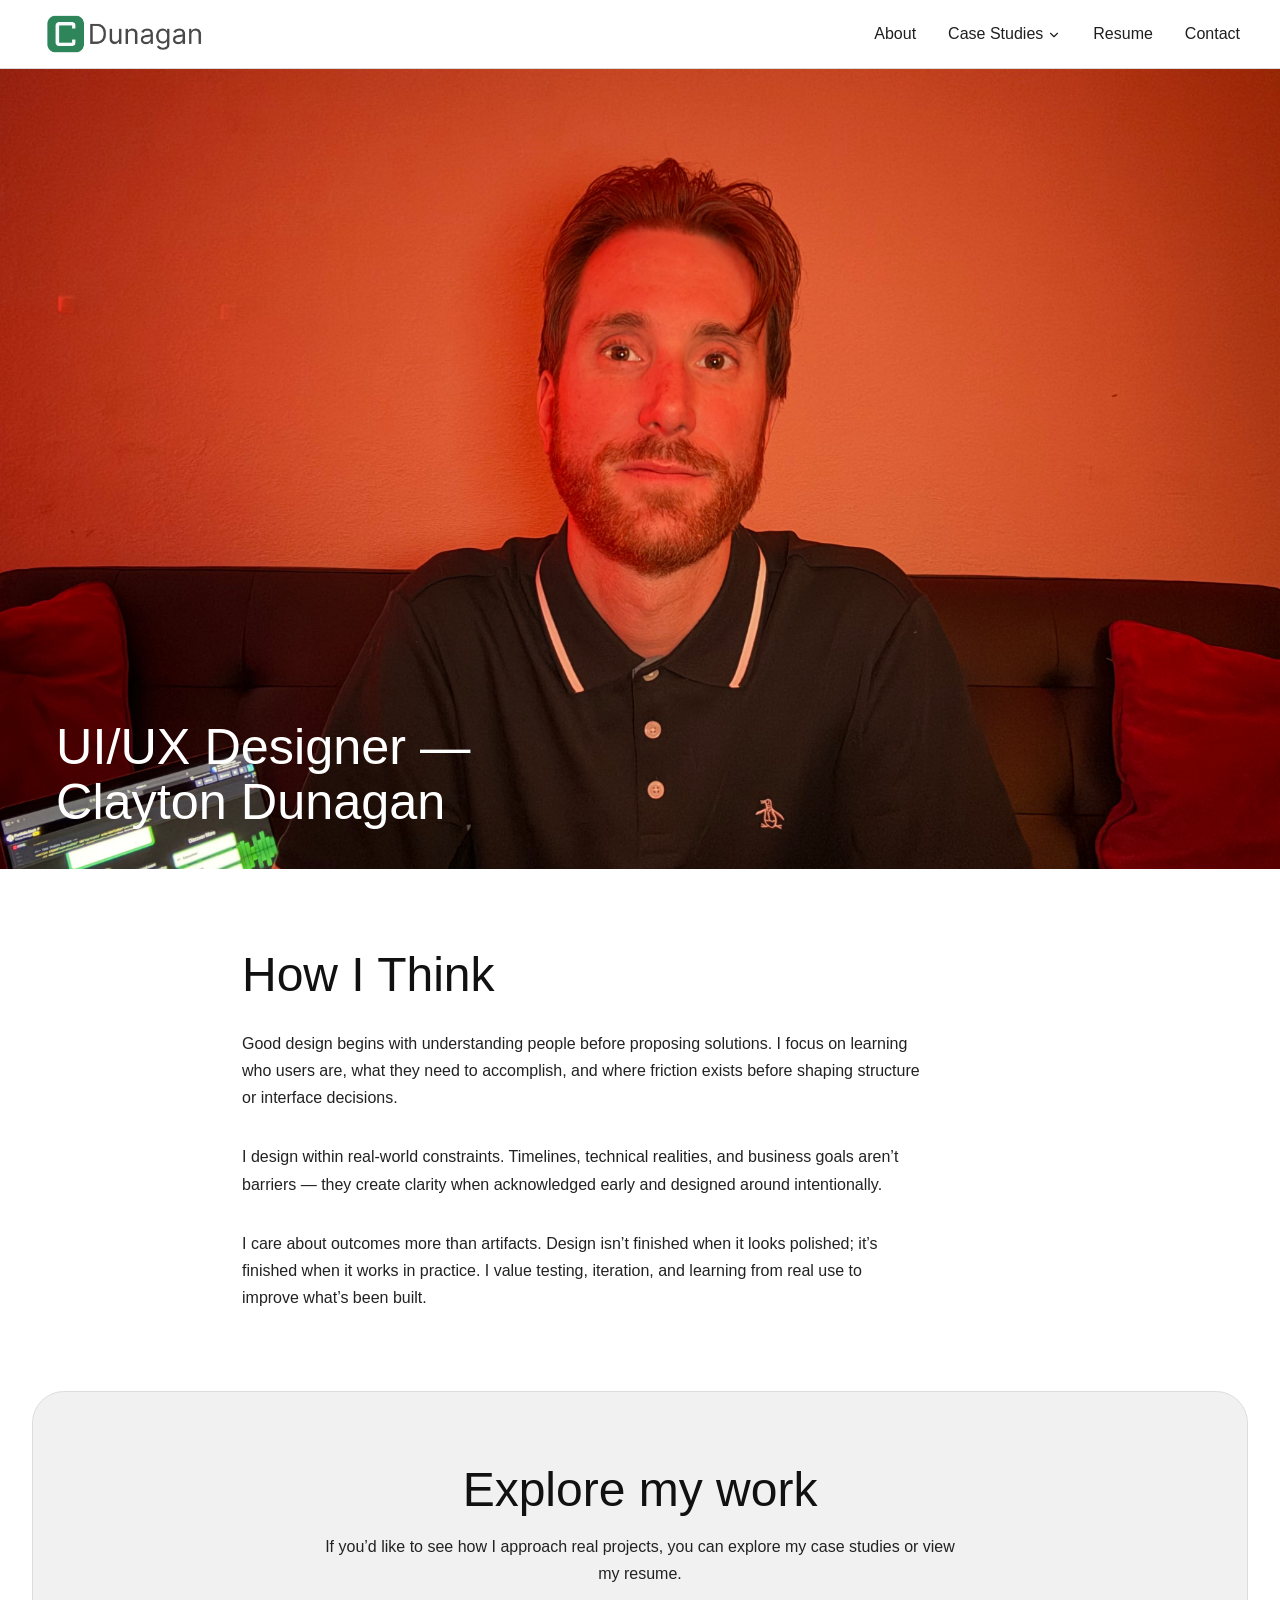
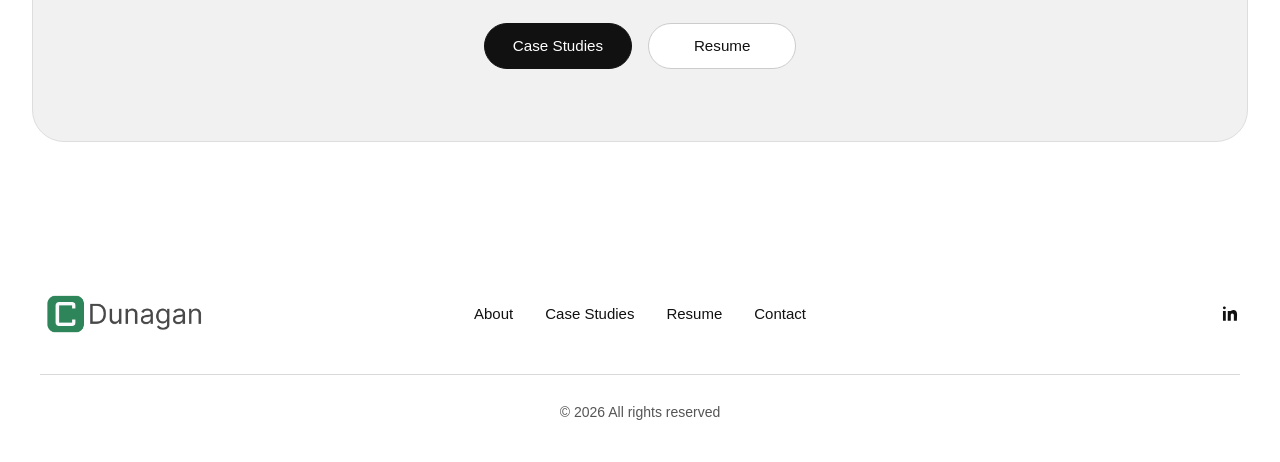
==== index.html @ 9ce54ed4 "Initial portfolio site upload" ====
<!DOCTYPE html>
<html lang="en">
<head>
  <meta charset="UTF-8" />
  <meta name="viewport" content="width=device-width, initial-scale=1.0" />
  <title>Clayton Dunagan | UI/UX Designer</title>
  <link rel="stylesheet" href="style.css" />
</head>
<body>

<header class="site-header">
  <div class="site-header__container">
    <a href="index.html" class="site-header__logo-link" aria-label="Clayton Dunagan home">
      <img
        src="./assets:/img:/global:/cdunagan-light-logo.png"
        alt="Clayton Dunagan logo"
        class="site-header__logo"
      />
    </a>

    <nav class="site-nav" aria-label="Primary navigation">
      <ul class="site-nav__list">
        <li class="site-nav__item">
          <a href="about.html" class="site-nav__link">About</a>
        </li>

        <li class="site-nav__item site-nav__item--dropdown">
  <div class="site-nav__dropdown-trigger">
    <a href="case-studies.html" class="site-nav__link">Case Studies</a>

    <button
      class="site-nav__link site-nav__link--with-icon site-nav__dropdown-toggle"
      type="button"
      aria-expanded="false"
      aria-controls="case-studies-dropdown"
      aria-label="Open Case Studies menu"
    >
      <span class="site-nav__chevron" aria-hidden="true">
        <svg
          width="14"
          height="14"
          viewBox="0 0 24 24"
          fill="none"
          xmlns="http://www.w3.org/2000/svg"
        >
          <path
            d="M6 9L12 15L18 9"
            stroke="currentColor"
            stroke-width="2"
            stroke-linecap="round"
            stroke-linejoin="round"
          />
        </svg>
      </span>
    </button>
  </div>

  <div class="site-nav__dropdown" id="case-studies-dropdown">
    <a href="case-studies.html" class="site-nav__dropdown-link">
      Case Studies Overview
    </a>
    <a href="bianco-brothers-case-study.html" class="site-nav__dropdown-link">
      Bianco Brothers Case Study
    </a>
    <a href="sheltr-case-study.html" class="site-nav__dropdown-link">
      Sheltr Case Study
    </a>
  </div>
</li>

        <li class="site-nav__item">
          <a href="resume.html" class="site-nav__link">Resume</a>
        </li>

        <li class="site-nav__item">
          <a href="contact.html" class="site-nav__link">Contact</a>
        </li>
      </ul>
    </nav>
  </div>
</header>

<main>
    <section class="home-hero" aria-labelledby="home-hero-title">
  <div class="home-hero__media">
    <img
      src="./assets:/img:/pages:/home:/Home-Hero.jpg"
      alt="Portrait of Clayton Dunagan"
      class="home-hero__image"
    />
    <div class="home-hero__overlay">
      <h1 id="home-hero-title" class="home-hero__title">
        <span class="home-hero__title-line">UI/UX Designer —</span>
        <span class="home-hero__title-line">Clayton Dunagan</span>
      </h1>
    </div>
  </div>
</section>

<section class="home-thinking" aria-labelledby="home-thinking-title">
  <div class="home-thinking__container">
    <h2 id="home-thinking-title" class="home-thinking__title">How I Think</h2>

    <div class="home-thinking__content">
      <p class="home-thinking__paragraph">
        Good design begins with understanding people before proposing solutions. I focus on learning who users are, what they need to accomplish, and where friction exists before shaping structure or interface decisions.
      </p>

      <p class="home-thinking__paragraph">
        I design within real-world constraints. Timelines, technical realities, and business goals aren’t barriers — they create clarity when acknowledged early and designed around intentionally.
      </p>

      <p class="home-thinking__paragraph">
        I care about outcomes more than artifacts. Design isn’t finished when it looks polished; it’s finished when it works in practice. I value testing, iteration, and learning from real use to improve what’s been built.
      </p>
    </div>
  </div>
</section>

<section class="home-cta" aria-labelledby="home-cta-title">
  <div class="home-cta__container">
    <div class="home-cta__card">
      <h2 id="home-cta-title" class="home-cta__title">Explore my work</h2>

      <p class="home-cta__text">
        If you’d like to see how I approach real projects, you can explore my case studies or view my resume.
      </p>

      <div class="home-cta__actions">
        <a href="case-studies.html" class="home-cta__button home-cta__button--primary">
          Case Studies
        </a>
        <a href="resume.html" class="home-cta__button home-cta__button--secondary">
          Resume
        </a>
      </div>
    </div>
  </div>
</section>
</main>

<footer class="site-footer">
  <div class="site-footer__container">
    <div class="site-footer__top">
      <a href="index.html" class="site-footer__logo-link" aria-label="Clayton Dunagan home">
        <img
          src="./assets:/img:/global:/cdunagan-light-logo.png"
          alt="Clayton Dunagan logo"
          class="site-footer__logo"
        />
      </a>

      <nav class="site-footer__nav" aria-label="Footer navigation">
        <ul class="site-footer__nav-list">
          <li><a href="about.html" class="site-footer__nav-link">About</a></li>
          <li><a href="case-studies.html" class="site-footer__nav-link">Case Studies</a></li>
          <li><a href="resume.html" class="site-footer__nav-link">Resume</a></li>
          <li><a href="contact.html" class="site-footer__nav-link">Contact</a></li>
        </ul>
      </nav>

      <a
        href="https://www.linkedin.com/in/clayton-dunagan-955a961ab/"
        class="site-footer__social-link"
        aria-label="LinkedIn"
        target="_blank"
        rel="noopener noreferrer"
      >
        <svg
          class="site-footer__social-icon"
          width="20"
          height="20"
          viewBox="0 0 24 24"
          fill="currentColor"
          xmlns="http://www.w3.org/2000/svg"
          aria-hidden="true"
        >
          <path
            d="M6.94 8.5H3.56V20H6.94V8.5ZM5.25 3C4.17 3 3.5 3.71 3.5 4.64C3.5 5.55 4.15 6.29 5.21 6.29H5.23C6.33 6.29 7 5.55 7 4.64C6.98 3.71 6.33 3 5.25 3ZM20.5 12.39C20.5 8.86 18.62 7.22 16.12 7.22C14.1 7.22 13.2 8.33 12.69 9.11V8.5H9.31C9.35 9.5 9.31 20 9.31 20H12.69V13.58C12.69 13.24 12.72 12.91 12.81 12.67C13.08 12.01 13.69 11.32 14.73 11.32C16.09 11.32 16.63 12.35 16.63 13.87V20H20V13.48C20 9.99 18.14 8.5 15.66 8.5C14.06 8.5 13.35 9.38 12.94 10V8.5H9.56C9.6 9.47 9.56 20 9.56 20H12.94V13.38C12.94 13.03 12.97 12.69 13.06 12.45C13.31 11.79 13.87 11.11 14.9 11.11C16.24 11.11 16.81 12.14 16.81 13.66V20H20.19V13.27C20.19 9.76 18.36 8.5 16.12 8.5C14.31 8.5 13.42 9.52 12.94 10.18V8.5H9.56C9.61 9.5 9.56 20 9.56 20H12.94V13.58C12.94 13.24 12.97 12.91 13.06 12.67C13.33 12.01 13.94 11.32 14.98 11.32C16.34 11.32 16.88 12.35 16.88 13.87V20H20.25L20.5 12.39Z"
          />
        </svg>
      </a>
    </div>

    <div class="site-footer__divider"></div>

    <div class="site-footer__bottom">
      <p class="site-footer__copyright">© 2026 All rights reserved</p>
    </div>
  </div>
</footer>

<script src="script.js"></script>

</body>
</html>
---- style.css ----
/* =========================
   RESET / BASE
========================= */

*,
*::before,
*::after {
  box-sizing: border-box;
  margin: 0;
  padding: 0;
}

html {
  scroll-behavior: smooth;
}

body {
  font-family: Arial, sans-serif;
  line-height: 1.5;
  background-color: #f5f5f5;
  color: #111111;
}

/* =========================
   HEADER / NAV
========================= */

.site-header {
  background-color: #ffffff;
  border-bottom: 1px solid #d9d9d9;
}

.site-header__container {
  max-width: 1440px;
  margin: 0 auto;
  padding: 14px 40px;
  display: flex;
  align-items: center;
  justify-content: space-between;
  gap: 32px;
}

.site-header__logo-link {
  display: inline-flex;
  align-items: center;
  flex-shrink: 0;
  text-decoration: none;
}

.site-header__logo {
  display: block;
  width: auto;
  height: 40px;
}

.site-nav {
  margin-left: auto;
}

.site-nav__list {
  list-style: none;
  display: flex;
  align-items: center;
  gap: 32px;
  margin: 0;
  padding: 0;
}

.site-nav__item {
  display: flex;
  align-items: center;
}

.site-nav__link {
  display: inline-flex;
  align-items: center;
  color: #1f1f1f;
  text-decoration: none;
  font-size: 16px;
  font-weight: 500;
  line-height: 1.2;
  transition: color 0.2s ease;
}

.site-nav__link:hover,
.site-nav__link:focus-visible {
  color: #555555;
}

.site-nav__link--with-icon {
  gap: 8px;
}

.site-nav__chevron {
  display: inline-flex;
  align-items: center;
  justify-content: center;
  transform: translateY(1px);
}

.site-nav__item--dropdown {
  position: relative;
}

.site-nav__dropdown-trigger {
  display: flex;
  align-items: center;
  gap: 4px;
}

.site-nav__dropdown-toggle {
  display: inline-flex;
  align-items: center;
  justify-content: center;
  background: none;
  border: none;
  cursor: pointer;
  font-family: inherit;
  padding: 0;
  min-width: auto;
}

.site-nav__dropdown-toggle:focus-visible {
  outline: none;
}

.site-nav__dropdown-toggle .site-nav__chevron {
  transform: translateY(1px);
}

.site-nav__dropdown {
  position: absolute;
  top: calc(100% + 8px);
  left: 50%;
  transform: translateX(-50%);
  min-width: 300px;
  background-color: #ffffff;
  border: 1px solid #d9d9d9;
  border-radius: 12px;
  box-shadow: 0 12px 32px rgba(0, 0, 0, 0.08);
  padding: 12px;
  display: none;
  flex-direction: column;
  gap: 8px;
  z-index: 1000;
}

.site-nav__item--dropdown.is-open .site-nav__dropdown {
  display: flex;
}

.site-nav__item--dropdown.is-open .site-nav__chevron {
  transform: translateY(1px) rotate(180deg);
}

.site-nav__dropdown-link {
  display: block;
  text-decoration: none;
  color: #111111;
  font-size: 15px;
  font-weight: 500;
  line-height: 1.3;
  padding: 10px 12px;
  border-radius: 8px;
  transition: background-color 0.2s ease, opacity 0.2s ease;
}

.site-nav__dropdown-link:hover,
.site-nav__dropdown-link:focus-visible {
  background-color: #f5f5f5;
  opacity: 1;
}

/* =========================
   FOOTER
========================= */

.site-footer {
  background-color: #ffffff;
}

.site-footer__container {
  max-width: 1440px;
  margin: 0 auto;
  padding: 72px 40px 40px;
}

.site-footer__top {
  display: grid;
  grid-template-columns: 1fr auto 1fr;
  align-items: center;
  gap: 24px;
}

.site-footer__logo-link {
  display: inline-flex;
  align-items: center;
  justify-self: start;
  text-decoration: none;
}

.site-footer__logo {
  display: block;
  width: auto;
  height: 40px;
}

.site-footer__nav {
  justify-self: center;
}

.site-footer__nav-list {
  list-style: none;
  display: flex;
  align-items: center;
  gap: 32px;
  margin: 0;
  padding: 0;
}

.site-footer__nav-link {
  color: #111111;
  text-decoration: none;
  font-size: 15px;
  font-weight: 500;
  line-height: 1.2;
  transition: color 0.2s ease;
}

.site-footer__nav-link:hover,
.site-footer__nav-link:focus-visible,
.site-footer__social-link:hover,
.site-footer__social-link:focus-visible {
  color: #555555;
}

.site-footer__social-link {
  justify-self: end;
  display: inline-flex;
  align-items: center;
  justify-content: center;
  color: #111111;
  text-decoration: none;
  transition: opacity 0.2s ease;
}

.site-footer__social-icon {
  display: block;
  width: 20px;
  height: 20px;
}

.site-footer__divider {
  width: 100%;
  height: 1px;
  background-color: #d9d9d9;
  margin: 40px 0 28px;
}

.site-footer__bottom {
  display: flex;
  justify-content: center;
}

.site-footer__copyright {
  font-size: 14px;
  line-height: 1.4;
  color: #555555;
  margin: 0;
}

/* ==========================================
   Global Image Lightbox
========================================== */

.lightbox-trigger {
  cursor: pointer;
}

.lightbox {
  position: fixed;
  inset: 0;
  z-index: 9999;
  display: none;
}

.lightbox.is-active {
  display: block;
}

.lightbox__overlay {
  position: absolute;
  inset: 0;
  background-color: rgba(0, 0, 0, 0.82);
}

.lightbox__content {
  position: relative;
  z-index: 2;
  width: 100%;
  height: 100%;
  padding: 48px;
  display: flex;
  align-items: center;
  justify-content: center;
}

.lightbox__image {
  max-width: 92vw;
  max-height: 88vh;
  width: auto;
  height: auto;
  display: block;
  border-radius: 16px;
  background-color: #ffffff;
}

.lightbox__close {
  position: absolute;
  top: 24px;
  right: 24px;
  z-index: 3;
  width: 48px;
  height: 48px;
  border: none;
  border-radius: 999px;
  background-color: rgba(255, 255, 255, 0.14);
  color: #ffffff;
  font-size: 2rem;
  line-height: 1;
  cursor: pointer;
}

/* =========================================
   HOME PAGE
========================================= */


/* ===== Home Hero ===== */

.home-hero {
  width: 100%;
}

.home-hero__media {
  position: relative;
  width: 100%;
  height: 800px;
  overflow: hidden;
}

.home-hero__image {
  width: 100%;
  height: 100%;
  display: block;
  object-fit: cover;
  object-position: center 25%;
}

.home-hero__overlay {
  position: absolute;
  left: 56px;
  bottom: 40px;
  z-index: 2;
}

.home-hero__title {
  margin: 0;
  color: #ffffff;
  font-size: 3.15rem;
  line-height: 1.08;
  font-weight: 400;
}

.home-hero__title-line {
  display: block;
}

/* ===== Home How I Think ===== */

.home-thinking {
  background-color: #ffffff;
  padding: 80px 0;
}

.home-thinking__container {
  width: 100%;
  max-width: 860px;
  margin: 0 auto;
  padding: 0 32px;
}

.home-thinking__title {
  margin: 0 0 28px;
  color: #111111;
  font-size: 3rem;
  line-height: 1.1;
  font-weight: 400;
}

.home-thinking__content {
  max-width: 680px;
}

.home-thinking__paragraph {
  margin: 0 0 32px;
  color: #222222;
  font-size: 1rem;
  line-height: 1.7;
}

.home-thinking__paragraph:last-child {
  margin-bottom: 0;
}

/* ===== Home CTA ===== */

.home-cta {
  background-color: #ffffff;
  padding: 0 0 80px;
}

.home-cta__container {
  width: 100%;
  max-width: 1440px;
  margin: 0 auto;
  padding: 0 32px;
}

.home-cta__card {
  max-width: 1240px;
  margin: 0 auto;
  padding: 72px 32px;
  background-color: #f1f1f1;
  border: 1px solid #dddddd;
  border-radius: 32px;
  text-align: center;
}

.home-cta__title {
  margin: 0 0 16px;
  color: #111111;
  font-size: 3rem;
  line-height: 1.1;
  font-weight: 400;
}

.home-cta__text {
  max-width: 640px;
  margin: 0 auto 36px;
  color: #222222;
  font-size: 1rem;
  line-height: 1.7;
}

.home-cta__actions {
  display: flex;
  justify-content: center;
  align-items: center;
  gap: 16px;
  flex-wrap: wrap;
}

.home-cta__button {
  display: inline-flex;
  align-items: center;
  justify-content: center;
  min-width: 148px;
  padding: 14px 28px;
  border-radius: 999px;
  font-size: 0.95rem;
  line-height: 1;
  font-weight: 500;
  text-decoration: none;
  transition: all 0.2s ease;
}

.home-cta__button--primary {
  background-color: #111111;
  color: #ffffff;
  border: 1px solid #111111;
}

.home-cta__button--secondary {
  background-color: #ffffff;
  color: #111111;
  border: 1px solid #cccccc;
}

.home-cta__button--primary:hover,
.home-cta__button--primary:focus-visible {
  background-color: #2a2a2a;
  border-color: #2a2a2a;
}

.home-cta__button--secondary:hover,
.home-cta__button--secondary:focus-visible {
  background-color: #f7f7f7;
  border-color: #bdbdbd;
}

/* =========================
   ABOUT PAGE
========================= */

/* ABOUT HERO */
.about-page {
  background-color: #ffffff;
}

.about-hero {
  padding: 32px 0 80px;
  background-color: #ffffff;
}

.about-hero__container {
  width: min(100% - 80px, 1360px);
  margin: 0 auto;
  display: grid;
  grid-template-columns: 1fr 1.15fr;
  gap: 40px;
  align-items: center;
}

.about-hero__content {
  max-width: 560px;
}

.about-hero__title {
  margin: 0 0 28px;
  font-size: 4.5rem;
  line-height: 1.05;
  font-weight: 500;
  letter-spacing: -0.04em;
  color: #111111;
}

.about-hero__text {
  margin: 0;
  font-size: 1rem;
  line-height: 1.6;
  color: #444444;
}

.about-hero__image-wrapper {
  width: 100%;
  height: 760px;
}

.about-hero__image {
  display: block;
  width: 100%;
  height: 100%;
  object-fit: cover;
}

/* ABOUT INTRO */
.about-intro {
  padding: 32px 0 80px;
  background-color: #ffffff;
}

.about-intro__container {
  width: min(100% - 80px, 1120px);
  margin: 0 auto;
}

.about-intro__top {
  width: 100%;
  max-width: 720px;
  margin: 0 auto 36px;
  display: flex;
  justify-content: space-between;
  align-items: center;
}

.about-intro__eyebrow {
  margin: 0;
  font-size: 0.875rem;
  line-height: 1.4;
  color: #111111;
}

.about-intro__linkedin {
  display: inline-flex;
  align-items: center;
  justify-content: center;
  color: #111111;
  text-decoration: none;
}

.about-intro__linkedin-icon {
  display: block;
  width: 20px;
  height: 20px;
}

.about-intro__content {
  display: flex;
  flex-direction: column;
  align-items: center;
}

.about-intro__text {
  max-width: 720px;
}

.about-intro__text p {
  margin: 0 0 22px;
  font-size: 1rem;
  line-height: 1.75;
  color: #222222;
}

.about-intro__text p:last-child {
  margin-bottom: 0;
}

.about-intro__quote-block {
  margin-top: 48px;
  text-align: center;
}

.about-intro__quote {
  margin: 0 0 24px;
  font-size: 1.875rem;
  line-height: 1.3;
  font-weight: 600;
  color: #111111;
}

.about-intro__tags {
  display: flex;
  flex-wrap: wrap;
  justify-content: center;
  gap: 12px;
}

.about-intro__tag {
  display: inline-flex;
  align-items: center;
  padding: 8px 14px;
  border: 1px solid #d9d9d9;
  border-radius: 999px;
  font-size: 0.875rem;
  line-height: 1;
  color: #111111;
  background-color: #f2f2f2;
}

.about-intro__footer {
  margin-top: 64px;
}

.about-intro__footer-line {
  width: 100%;
  height: 1px;
  background-color: #e6e6e6;
}

.about-intro__identity {
  padding-top: 24px;
  text-align: center;
}

.about-intro__name {
  margin: 0 0 6px;
  font-size: 1rem;
  line-height: 1.4;
  font-weight: 600;
  color: #111111;
}

.about-intro__role {
  margin: 0;
  font-size: 0.9375rem;
  line-height: 1.4;
  color: #666666;
}

/* ABOUT PROCESS */
.about-process {
  padding: 72px 0 96px;
  background-color: #ffffff;
}

.about-process__container {
  width: min(100% - 80px, 1360px);
  margin: 0 auto;
}

.about-process__header {
  display: grid;
  grid-template-columns: 1fr 1fr;
  gap: 48px;
  align-items: start;
  margin-bottom: 48px;
}

.about-process__header-left {
  max-width: 560px;
}

.about-process__eyebrow {
  margin: 0 0 16px;
  font-size: 0.875rem;
  line-height: 1.4;
  font-weight: 600;
  color: #111111;
}

.about-process__title {
  margin: 0;
  font-size: 3.75rem;
  line-height: 1.08;
  font-weight: 500;
  letter-spacing: -0.04em;
  color: #111111;
}

.about-process__header-right {
  max-width: 600px;
}

.about-process__text {
  margin: 0;
  font-size: 1rem;
  line-height: 1.75;
  color: #222222;
}

.about-process__grid {
  display: grid;
  grid-template-columns: repeat(4, 1fr);
  border-top: 1px solid #e6e6e6;
}

.about-process-card {
  padding: 40px 24px 0 24px;
  border-right: 1px solid #e6e6e6;
}

.about-process-card:first-child {
  padding-left: 0;
}

.about-process-card:last-child {
  border-right: none;
  padding-right: 0;
}

.about-process-card__icon {
  display: inline-flex;
  align-items: center;
  justify-content: center;
  margin-bottom: 24px;
  color: #111111;
}

.about-process-card__icon-svg {
  width: 36px;
  height: 36px;
  display: block;
}

.about-process-card__title {
  margin: 0 0 16px;
  font-size: 1.75rem;
  line-height: 1.2;
  font-weight: 500;
  color: #111111;
}

.about-process-card__text {
  margin: 0;
  font-size: 0.9375rem;
  line-height: 1.7;
  color: #333333;
}

/* ABOUT SKILLS */
.about-skills {
  padding: 80px 0 104px;
  background-color: #ffffff;
}

.about-skills__container {
  width: min(100% - 80px, 1360px);
  margin: 0 auto;
}

.about-skills__intro {
  max-width: 760px;
  margin: 0 auto 48px;
  text-align: center;
}

.about-skills__eyebrow {
  margin: 0 0 16px;
  font-size: 0.875rem;
  line-height: 1.4;
  font-weight: 600;
  color: #111111;
}

.about-skills__title {
  margin: 0 0 20px;
  font-size: 3.75rem;
  line-height: 1.08;
  font-weight: 500;
  letter-spacing: -0.04em;
  color: #111111;
}

.about-skills__text {
  max-width: 620px;
  margin: 0 auto;
  font-size: 1rem;
  line-height: 1.75;
  color: #444444;
}

.about-skills__card {
  display: grid;
  grid-template-columns: 1.45fr 1fr;
  min-height: 440px;
  background-color: #f2f2f2;
  border: 1px solid #dfdfdf;
  border-radius: 32px;
  overflow: hidden;
}

.about-skills__card-left {
  padding: 56px 48px 48px;
  display: flex;
  flex-direction: column;
  justify-content: flex-start;
}

.about-skills__icon {
  display: inline-flex;
  align-items: center;
  justify-content: flex-start;
  margin-bottom: 28px;
  color: #111111;
}

.about-skills__icon-svg {
  width: 40px;
  height: 40px;
  display: block;
}

.about-skills__card-title {
  margin: 0 0 20px;
  font-size: 2.75rem;
  line-height: 1.08;
  font-weight: 500;
  letter-spacing: -0.03em;
  color: #111111;
}

.about-skills__card-text {
  max-width: 490px;
  margin: 0;
  font-size: 1rem;
  line-height: 1.75;
  color: #444444;
}

.about-skills__list {
  display: flex;
  flex-direction: column;
  border-left: 1px solid #dfdfdf;
  background-color: #f2f2f2;
}

.about-skills__list-item {
  display: flex;
  align-items: center;
  min-height: 72px;
  padding: 0 28px;
  font-size: 1.25rem;
  line-height: 1.2;
  color: #111111;
  background-color: #ffffff;
  border-bottom: 1px solid #dfdfdf;
}

.about-skills__list-item:first-child {
  background-color: #f2f2f2;
}

.about-skills__list-item:last-child {
  border-bottom: none;
}

/* ABOUT CLOSING */
.about-closing {
  padding: 88px 0 88px;
  background-color: #ffffff;
}

.about-closing__container {
  width: min(100% - 80px, 900px);
  margin: 0 auto;
}

.about-closing__text {
  max-width: 820px;
  margin: 0 auto;
  text-align: center;
  font-size: 1.875rem;
  line-height: 1.42;
  font-weight: 400;
  letter-spacing: -0.02em;
  color: #111111;
}

/* ================================
   CASE STUDIES HERO SECTION
================================ */
.case-studies-hero {
  background-color: #ffffff;
  padding: 104px 24px 20px;
}

.case-studies-hero__container {
  max-width: 800px;
  margin: 0 auto;
  text-align: center;
}

.case-studies-hero__title {
  margin: 0;
  font-size: 3.5rem;
  font-weight: 500;
  line-height: 1.06;
  color: #111111;
}

.case-studies-hero__text {
  max-width: 680px;
  margin: 24px auto 0;
  font-size: 1.0625rem;
  line-height: 1.7;
  color: #444444;
}

.case-studies-hero__actions {
  margin-top: 28px;
}

/* ================================
   CASE STUDY STRUCTURE SECTION
================================ */
.case-study-structure {
  background-color: #ffffff;
  padding: 56px 24px 96px;
}

.case-study-structure__container {
  max-width: 1180px;
  margin: 0 auto;
}

.case-study-structure__intro {
  max-width: 760px;
}

.case-study-structure__eyebrow {
  margin: 0 0 18px;
  font-size: 0.8rem;
  font-weight: 600;
  line-height: 1;
  letter-spacing: 0.08em;
  text-transform: uppercase;
  color: #667085;
}

.case-study-structure__title {
  margin: 0;
  max-width: 680px;
  font-size: 3.25rem;
  font-weight: 500;
  line-height: 1.08;
  color: #111111;
}

.case-study-structure__text {
  max-width: 720px;
  margin: 24px 0 0;
  font-size: 1rem;
  line-height: 1.7;
  color: #444444;
}

.case-study-structure__text + .case-study-structure__text {
  margin-top: 18px;
}

.case-study-structure__grid {
  display: grid;
  grid-template-columns: repeat(2, minmax(0, 1fr));
  column-gap: 72px;
  row-gap: 0;
  margin-top: 48px;
  padding-top: 0;
  border-top: 1px solid #dddddd;
}

.case-study-structure__item {
  padding: 34px 0 30px;
}

.case-study-structure__item:nth-child(1),
.case-study-structure__item:nth-child(2) {
  border-bottom: 1px solid #dddddd;
}

.case-study-structure__item-header {
  display: flex;
  align-items: flex-start;
  gap: 18px;
  margin-bottom: 14px;
}

.case-study-structure__icon {
  flex-shrink: 0;
  width: 28px;
  height: 28px;
  color: #111111;
}

.case-study-structure__icon svg {
  display: block;
  width: 100%;
  height: 100%;
}

.case-study-structure__item-title {
  margin: 0;
  font-size: 1.125rem;
  font-weight: 500;
  line-height: 1.3;
  color: #111111;
}

.case-study-structure__item-text {
  margin: 0;
  padding-left: 44px;
  max-width: 430px;
  font-size: 0.95rem;
  line-height: 1.65;
  color: #444444;
}

/* ================================
   CASE STUDIES PROJECTS SECTION
================================ */
.case-studies-projects {
  background-color: #ffffff;
  padding: 72px 24px 144px;
}

.case-studies-projects__container {
  max-width: 1180px;
  margin: 0 auto;
}

.case-studies-projects__intro {
  max-width: 720px;
  margin: 0 auto;
  text-align: center;
}

.case-studies-projects__eyebrow {
  margin: 0 0 14px;
  font-size: 0.8rem;
  font-weight: 600;
  line-height: 1;
  letter-spacing: 0.02em;
  color: #111111;
}

.case-studies-projects__title {
  margin: 0;
  font-size: 3.25rem;
  font-weight: 500;
  line-height: 1.08;
  color: #111111;
}

.case-studies-projects__text {
  max-width: 600px;
  margin: 20px auto 0;
  font-size: 1rem;
  line-height: 1.7;
  color: #444444;
}

.case-studies-projects__grid {
  display: grid;
  grid-template-columns: repeat(2, minmax(0, 1fr));
  gap: 28px;
  margin-top: 44px;
}

/* ================================
   CASE STUDY CARD
================================ */
.case-study-card {
  display: flex;
  flex-direction: column;
  min-height: 100%;
  background-color: #f4f4f4;
  border: 1px solid #dddddd;
  border-radius: 28px;
  overflow: hidden;
}

.case-study-card__image-wrap {
  width: 100%;
  aspect-ratio: 4 / 3;
  background-color: #e9e9e9;
  overflow: hidden;
}

.case-study-card__image {
  display: block;
  width: 100%;
  height: 100%;
  object-fit: cover;
}

.case-study-card__content {
  display: flex;
  flex: 1;
  flex-direction: column;
  align-items: flex-start;
  padding: 26px 20px 22px;
}

.case-study-card__tag {
  display: inline-flex;
  align-items: center;
  justify-content: center;
  min-height: 30px;
  padding: 6px 12px;
  border: 1px solid #cfcfcf;
  border-radius: 999px;
  background-color: #ffffff;
  font-size: 0.8rem;
  font-weight: 500;
  line-height: 1;
  color: #111111;
}

.case-study-card__title {
  margin: 18px 0 0;
  font-size: 1.5rem;
  font-weight: 500;
  line-height: 1.22;
  color: #111111;
}

.case-study-card__text {
  margin: 14px 0 0;
  max-width: 420px;
  font-size: 1rem;
  line-height: 1.6;
  color: #444444;
}

.case-study-card__link {
  display: inline-flex;
  align-items: center;
  gap: 8px;
  margin-top: auto;
  padding-top: 28px;
  font-size: 0.95rem;
  font-weight: 500;
  line-height: 1;
  color: #111111;
  text-decoration: none;
}

.case-study-card__link:hover {
  text-decoration: underline;
}

.case-study-card__arrow {
  font-size: 1.1rem;
  line-height: 1;
}

/* ==========================================
   Bianco Brothers Case Study - Hero Section
========================================== */

.bb-case-hero {
  padding: 64px 0 120px;
  background-color: #ffffff;
}

.bb-case-hero__container {
  max-width: 1280px;
  margin: 0 auto;
  padding: 0 48px;
  display: grid;
  grid-template-columns: 1.08fr 1.08fr;
  column-gap: 56px;
  align-items: start;
}

.bb-case-hero__image-wrapper {
  width: 100%;
}

.bb-case-hero__image {
  width: 100%;
  display: block;
  border-radius: 32px;
  object-fit: cover;
}

.bb-case-hero__content {
  display: flex;
  flex-direction: column;
  padding-top: 16px;
}

.bb-case-hero__text {
  margin-bottom: 36px;
}

.bb-case-hero__title {
  margin: 0 0 28px;
  font-size: 3.75rem;
  line-height: 1.06;
  font-weight: 500;
  letter-spacing: -0.04em;
  color: #111111;
  max-width: 500px;
}

.bb-case-hero__description {
  margin: 0;
  font-size: 1rem;
  line-height: 1.7;
  font-weight: 400;
  color: #3d3d3d;
  max-width: 560px;
}

.bb-case-hero__meta {
  display: grid;
  grid-template-columns: repeat(2, minmax(180px, 1fr));
  gap: 28px 48px;
  max-width: 520px;
}

.bb-case-hero__meta-item {
  display: flex;
  flex-direction: column;
  gap: 10px;
}

.bb-case-hero__meta-heading {
  display: flex;
  align-items: center;
  gap: 12px;
}

.bb-case-hero__meta-icon {
  width: 24px;
  height: 24px;
  display: flex;
  align-items: center;
  justify-content: center;
  flex-shrink: 0;
  color: #111111;
}

.bb-case-hero__meta-icon svg {
  width: 24px;
  height: 24px;
  display: block;
}

.bb-case-hero__meta-title {
  margin: 0;
  font-size: 1.125rem;
  line-height: 1.2;
  font-weight: 500;
  color: #111111;
}

.bb-case-hero__meta-text {
  margin: 0;
  padding-left: 36px;
  font-size: 1rem;
  line-height: 1.5;
  font-weight: 400;
  color: #3d3d3d;
}

/* ==========================================
   Sheltr Case Study - Hero Section
========================================== */

.sheltr-case-study-page .bb-case-hero {
  padding-bottom: 88px;
}

.sheltr-case-study-page .bb-case-hero__container {
  align-items: center;
}

.sheltr-case-study-page .bb-case-hero__image-wrapper {
  min-height: 32rem;
}

.sheltr-case-study-page .bb-case-hero__image {
  width: 100%;
  height: 100%;
  object-fit: cover;
}

/* ==========================================
   Bianco Brothers Case Study - Overview Section
========================================== */

.bb-case-overview {
  padding: 40px 0 120px;
  background-color: #ffffff;
}

.bb-case-overview__container {
  max-width: 1200px;
  margin: 0 auto;
  padding: 0 48px;
  text-align: center;
}

.bb-case-overview__title {
  margin: 0 0 20px;
  font-size: 1rem;
  line-height: 1.2;
  font-weight: 600;
  color: #111111;
}

.bb-case-overview__description {
  margin: 0;
  font-size: 1.05rem;
  line-height: 1.8;
  font-weight: 400;
  color: #3d3d3d;
  max-width: 760px;
  margin-left: auto;
  margin-right: auto;
}

.bb-case-overview__cards {
  max-width: 1120px;
  margin: 72px auto 0;
  display: grid;
  grid-template-columns: repeat(4, 1fr);
  gap: 24px;
}

.bb-case-overview__card {
  background-color: #f5f5f5;
  border: 1px solid #e6e6e6;
  border-radius: 28px;
  padding: 30px 24px;
  text-align: left;
  aspect-ratio: 1 / 1;
  max-width: 262px;
  width: 100%;
  margin: 0 auto;
  display: flex;
  flex-direction: column;
  justify-content: flex-start;
}

.bb-case-overview__card-icon {
  width: 32px;
  height: 32px;
  display: flex;
  align-items: center;
  justify-content: center;
  color: #111111;
  margin-bottom: 24px;
}

.bb-case-overview__card-icon svg {
  width: 32px;
  height: 32px;
  display: block;
}

.bb-case-overview__card-title {
  margin: 0 0 16px;
  font-size: 1.125rem;
  line-height: 1.2;
  font-weight: 500;
  color: #111111;
}

.bb-case-overview__card-text {
  margin: 0;
  font-size: 1rem;
  line-height: 1.6;
  font-weight: 400;
  color: #3d3d3d;
}

/* ==========================================
   Bianco Brothers Case Study - Problem Statement Section
========================================== */

.bb-case-problem {
  padding: 120px 0;
  background-color: #ffffff;
}

.bb-case-problem__container {
  max-width: 1100px;
  margin: 0 auto;
  padding: 0 48px;
  text-align: center;
}

.bb-case-problem__eyebrow {
  margin: 0 0 20px;
  font-size: 1rem;
  line-height: 1.2;
  font-weight: 600;
  color: #111111;
}

.bb-case-problem__title {
  margin: 0 auto 40px;
  max-width: 860px;
  font-size: 4.15rem;
  line-height: 1.08;
  font-weight: 500;
  letter-spacing: -0.05em;
  color: #111111;
}

.bb-case-problem__description {
  margin: 0 auto;
  max-width: 820px;
  font-size: 1.125rem;
  line-height: 1.75;
  font-weight: 400;
  color: #3d3d3d;
}

/* ==========================================
   Bianco Brothers Case Study - Goals & Success Criteria Section
========================================== */

.bb-case-goals {
  padding: 140px 0;
  background-color: #ffffff;
}

.bb-case-goals__container {
  max-width: 1280px;
  margin: 0 auto;
  padding: 0 48px;
  display: grid;
  grid-template-columns: 1fr 1fr;
  column-gap: 64px;
  align-items: center;
}

.bb-case-goals__left {
  display: flex;
  flex-direction: column;
  padding-top: 0;
  transform: none;
}

.bb-case-goals__eyebrow {
  margin: 0 0 24px;
  font-size: 1rem;
  line-height: 1.2;
  font-weight: 600;
  color: #111111;
}

.bb-case-goals__title {
  margin: 0 0 28px;
  max-width: 500px;
  font-size: 3.35rem;
  line-height: 1.08;
  font-weight: 500;
  letter-spacing: -0.04em;
  color: #111111;
}

.bb-case-goals__intro {
  margin: 0 0 40px;
  max-width: 560px;
  font-size: 1rem;
  line-height: 1.7;
  font-weight: 400;
  color: #3d3d3d;
}

.bb-case-goals__criteria-row {
  display: flex;
  align-items: center;
  gap: 12px;
  margin-bottom: 32px;
}

.bb-case-goals__criteria-icon {
  width: 20px;
  height: 20px;
  display: flex;
  align-items: center;
  justify-content: center;
  flex-shrink: 0;
  color: #111111;
}

.bb-case-goals__criteria-icon svg {
  width: 20px;
  height: 20px;
  display: block;
}

.bb-case-goals__criteria-text {
  margin: 0;
  font-size: 0.95rem;
  line-height: 1.5;
  font-weight: 400;
  color: #3d3d3d;
}

.bb-case-goals__criteria-text strong {
  font-weight: 500;
  color: #111111;
}

.bb-case-goals__criteria-text span {
  margin-left: 8px;
}

.bb-case-goals__support-title {
  margin: 0 0 20px;
  max-width: 560px;
  font-size: 1.8rem;
  line-height: 1.28;
  font-weight: 500;
  color: #111111;
}

.bb-case-goals__support-text {
  margin: 0;
  max-width: 560px;
  font-size: 1rem;
  line-height: 1.75;
  font-weight: 400;
  color: #3d3d3d;
}

.bb-case-goals__right {
  display: flex;
  flex-direction: column;
  gap: 0;
}

.bb-case-goals__item {
  display: grid;
  grid-template-columns: 184px 1fr;
  gap: 32px;
  align-items: start;
  padding: 32px 0;
  border-top: 1px solid #dddddd;
  min-height: 210px;
}

.bb-case-goals__item:last-child {
  border-bottom: 1px solid #dddddd;
}

.bb-case-goals__item-image-wrapper {
  width: 184px;
}

.bb-case-goals__item-image {
  width: 100%;
  display: block;
  object-fit: cover;
}

.bb-case-goals__item-content {
  max-width: 360px;
  padding-top: 2px;
}

.bb-case-goals__item-title {
  margin: 0 0 12px;
  font-size: 1.125rem;
  line-height: 1.2;
  font-weight: 500;
  color: #111111;
}

.bb-case-goals__item-text {
  margin: 0;
  font-size: 1rem;
  line-height: 1.65;
  font-weight: 400;
  color: #3d3d3d;
}

.bb-case-goals__item:first-child {
  align-items: center;
  grid-template-columns: 210px 1fr;
}

.bb-case-goals__item:first-child .bb-case-goals__item-content {
  padding-top: 0px;
}

.bb-case-goals__item:first-child .bb-case-goals__item-image-wrapper {
  display: flex;
  align-items: center;
  overflow: visible;
  width: 210px;
  min-height: 172px;
}

.bb-case-goals__item:first-child .bb-case-goals__item-image {
  transform: scale(1.32);
  transform-origin: center;
}

/* ==========================================
   Sheltr Case Study - Goals & Success Criteria
========================================== */

.sheltr-case-study-page .bb-case-goals__container {
  align-items: center;
}

.sheltr-case-study-page .bb-case-goals__left {
  align-self: start;
}

.sheltr-case-study-page .bb-case-goals__right {
  gap: 0.875rem;
  padding-left: 1rem;
}

.sheltr-case-study-page .bb-case-goals__item {
  grid-template-columns: 5.75rem minmax(0, 1fr);
  gap: 1.25rem;
  padding: 0.875rem 0;
  align-items: center;
  min-height: 0;
}

.sheltr-case-study-page .bb-case-goals__item-image-wrapper {
  width: 5.75rem;
  height: 8.5rem;
  min-height: 0;
  display: flex;
  align-items: center;
  justify-content: center;
  overflow: hidden;
}

.sheltr-case-study-page .bb-case-goals__item-image {
  width: 100%;
  height: 100%;
  object-fit: contain;
  display: block;
  transform: none;
}

.sheltr-case-study-page .bb-case-goals__item-content {
  max-width: 25rem;
  min-width: 0;
  padding-top: 0;
}

.sheltr-case-study-page .bb-case-goals__intro,
.sheltr-case-study-page .bb-case-goals__support-text {
  max-width: 40rem;
}

.sheltr-case-study-page .bb-case-goals__item:first-child {
  grid-template-columns: 5.75rem minmax(0, 1fr);
  align-items: center;
  padding-top: 0.875rem;
}

.sheltr-case-study-page .bb-case-goals__item:first-child .bb-case-goals__item-content {
  align-self: center;
  padding-top: 0;
}

.sheltr-case-study-page .bb-case-goals__item:first-child .bb-case-goals__item-image-wrapper {
  width: 5.75rem;
  height: 8.5rem;
  min-height: 0;
  overflow: hidden;
  transform: none;
}

.sheltr-case-study-page .bb-case-goals__item:first-child .bb-case-goals__item-image {
  width: 100%;
  height: 100%;
  object-fit: contain;
  transform: none;
  transform-origin: center;
}

/* ==========================================
   Bianco Brothers Case Study - Research & Discovery Section
========================================== */

.bb-case-research {
  padding: 140px 0;
  background-color: #ffffff;
}

.bb-case-research__container {
  max-width: 1280px;
  margin: 0 auto;
  padding: 0 48px;
}

.bb-case-research__header {
  max-width: 920px;
  margin: 0 auto 72px;
  text-align: center;
}

.bb-case-research__eyebrow {
  margin: 0 0 24px;
  font-size: 1rem;
  line-height: 1.2;
  font-weight: 600;
  color: #111111;
}

.bb-case-research__title {
  margin: 0 0 28px;
  font-size: 3.5rem;
  line-height: 1.08;
  font-weight: 500;
  letter-spacing: -0.04em;
  color: #111111;
}

.bb-case-research__intro {
  margin: 0 auto;
  max-width: 720px;
  font-size: 1rem;
  line-height: 1.7;
  font-weight: 400;
  color: #3d3d3d;
}

.bb-case-research__cards {
  display: grid;
  grid-template-columns: repeat(2, minmax(0, 1fr));
  gap: 32px;
  max-width: 1040px;
  margin: 0 auto;
}

.bb-case-research__card {
  background-color: #f5f5f5;
  border: 1px solid #e6e6e6;
  border-radius: 32px;
  padding: 32px 30px 36px;
  text-align: left;
}

.bb-case-research__card-icon {
  width: 36px;
  height: 36px;
  display: flex;
  align-items: center;
  justify-content: center;
  color: #111111;
  margin-bottom: 28px;
}

.bb-case-research__card-icon svg {
  width: 36px;
  height: 36px;
  display: block;
}

.bb-case-research__card-title {
  margin: 0 0 10px;
  font-size: 1.125rem;
  line-height: 1.2;
  font-weight: 600;
  color: #111111;
}

.bb-case-research__card-subtitle {
  margin: 0 0 24px;
  font-size: 1rem;
  line-height: 1.6;
  font-weight: 400;
  color: #5a5a5a;
}

.bb-case-research__list {
  margin: 0;
  padding: 0;
  list-style: none;
  display: flex;
  flex-direction: column;
  gap: 18px;
}

.bb-case-research__list li {
  position: relative;
  padding-left: 32px;
  font-size: 1rem;
  line-height: 1.6;
  font-weight: 400;
  color: #333333;
}

.bb-case-research__list li::before {
  content: "✓";
  position: absolute;
  left: 0;
  top: 0;
  font-size: 1rem;
  line-height: 1.6;
  font-weight: 600;
  color: #111111;
}

/* ==========================================
   Bianco Brothers Case Study - Key Decisions Section
========================================== */

.bb-case-decisions {
  padding: 120px 0;
  background-color: #ffffff;
}

.bb-case-decisions__container {
  max-width: 1280px;
  margin: 0 auto;
  padding: 0 48px;
}

.bb-case-decisions__header {
  max-width: 760px;
  margin: 0 auto 64px;
  text-align: center;
}

.bb-case-decisions__eyebrow {
  margin: 0 0 24px;
  font-size: 1rem;
  line-height: 1.2;
  font-weight: 600;
  color: #111111;
}

.bb-case-decisions__title {
  margin: 0 0 24px;
  font-size: 3.2rem;
  line-height: 1.08;
  font-weight: 500;
  letter-spacing: -0.04em;
  color: #111111;
}

.bb-case-decisions__intro {
  margin: 0 auto;
  max-width: 620px;
  font-size: 1rem;
  line-height: 1.7;
  font-weight: 400;
  color: #3d3d3d;
}

.bb-case-decisions__list {
  max-width: 920px;
  margin: 0 auto;
}

.bb-case-decisions__item {
  display: grid;
  grid-template-columns: 160px 1fr;
  gap: 28px;
  align-items: center;
  padding: 32px 0;
  border-top: 1px solid #e3e3e3;
}

.bb-case-decisions__item:last-child {
  border-bottom: 1px solid #e3e3e3;
}

.bb-case-decisions__image-wrapper {
  width: 160px;
  height: 104px;
  overflow: hidden;
  border-radius: 20px;
  flex-shrink: 0;
}

.bb-case-decisions__image {
  width: 100%;
  height: 100%;
  display: block;
  object-fit: cover;
}

.bb-case-decisions__content {
  max-width: 390px;
}

.bb-case-decisions__item-title {
  margin: 0 0 12px;
  font-size: 1.25rem;
  line-height: 1.2;
  font-weight: 500;
  color: #111111;
}

.bb-case-decisions__item-text {
  margin: 0;
  font-size: 1rem;
  line-height: 1.65;
  font-weight: 400;
  color: #3d3d3d;
}



/* ==========================================
   Bianco Brothers Case Study - Wireframes Section
========================================== */

.bb-case-wireframes {
  padding: 110px 0 120px;
  background-color: #ffffff;
}

.bb-case-wireframes__container {
  max-width: 1280px;
  margin: 0 auto;
  padding: 0 48px;
}

.bb-case-wireframes__header {
  max-width: 760px;
  margin: 0 auto 56px;
  text-align: center;
}

.bb-case-wireframes__title {
  margin: 0 0 20px;
  font-size: 3.25rem;
  line-height: 1.08;
  font-weight: 500;
  letter-spacing: -0.04em;
  color: #111111;
}

.bb-case-wireframes__intro {
  margin: 0 auto;
  max-width: 600px;
  font-size: 1rem;
  line-height: 1.7;
  font-weight: 400;
  color: #3d3d3d;
}


.bb-case-wireframes__grid {
  max-width: 1120px;
  margin: 0 auto;
  display: grid;
  grid-template-columns: repeat(3, 1fr);
  gap: 32px 36px;
  align-items: start;
  justify-items: center;
}

.bb-case-wireframes__item {
  width: 100%;
  max-width: 320px;
  height: 540px;
  display: flex;
  align-items: flex-start;
  justify-content: center;
}

.bb-case-wireframes__image {
  width: 100%;
  height: 100%;
  display: block;
  object-fit: contain;
}

/* ==========================================
   Bianco Brothers Case Study - Final Design Section
========================================== */

.bb-case-final-design {
  padding: 140px 0;
  background-color: #ffffff;
}

.bb-case-final-design__container {
  max-width: 1440px;
  margin: 0 auto;
  padding: 0 48px;
}

.bb-case-final-design__header {
  max-width: 760px;
  margin: 0 auto 72px;
  text-align: center;
}

.bb-case-final-design__title {
  margin: 0 0 24px;
  font-size: 3.25rem;
  line-height: 1.08;
  font-weight: 500;
  letter-spacing: -0.04em;
  color: #111111;
}

.bb-case-final-design__intro {
  margin: 0 auto;
  max-width: 680px;
  font-size: 1.125rem;
  line-height: 1.65;
  font-weight: 400;
  color: #3d3d3d;
}

.bb-case-final-design__carousel {
  position: relative;
  display: flex;
  align-items: center;
  justify-content: center;
}

.bb-case-final-design__viewport {
  width: 100%;
  overflow: hidden;
}

.bb-case-final-design__track {
  display: flex;
  gap: 40px;
  align-items: flex-start;
}

.bb-case-final-design__slide {
  flex: 0 0 calc((100% - 80px) / 3);
  height: 560px;
  display: flex;
  justify-content: center;
  align-items: flex-start;
  align-self: start;
}

.bb-case-final-design__image {
  width: 100%;
  max-width: 380px;
  height: 520px;
  display: block;
  object-fit: contain;
  object-position: top center;
  margin: 0 auto;
}

.bb-case-final-design__arrow {
  position: absolute;
  top: 44%;
  transform: translateY(-50%);
  width: 56px;
  height: 56px;
  border: 1px solid #d9d9d9;
  border-radius: 999px;
  background-color: #f5f5f5;
  color: #111111;
  font-size: 1.5rem;
  line-height: 1;
  display: flex;
  align-items: center;
  justify-content: center;
  cursor: pointer;
  z-index: 2;
}

.bb-case-final-design__arrow--left {
  left: -20px;
}

.bb-case-final-design__arrow--right {
  right: -20px;
}

.bb-case-final-design__dots {
  display: flex;
  justify-content: center;
  align-items: center;
  gap: 10px;
  margin-top: 32px;
}

.bb-case-final-design__dot {
  width: 8px;
  height: 8px;
  border: none;
  border-radius: 999px;
  background-color: #d3d3d3;
  padding: 0;
  cursor: pointer;
}

.bb-case-final-design__dot--active {
  background-color: #111111;
}

.bb-case-final-design__track {
  transition: transform 0.45s ease;
  will-change: transform;
}

.bb-case-final-design__arrow:disabled {
  opacity: 0.45;
  cursor: not-allowed;
}

.bb-case-final-design__slide:nth-child(6) .bb-case-final-design__image {
  object-position: center center;
}

/* ==========================================
   Bianco Brothers Case Study - Conclusion + CTA Section
========================================== */

.bb-case-conclusion {
  padding: 120px 0 64px;
  background-color: #ffffff;
}

.bb-case-conclusion__container {
  max-width: 1280px;
  margin: 0 auto;
  padding: 0 48px;
}

.bb-case-conclusion__top {
  display: grid;
  grid-template-columns: repeat(3, 1fr);
  gap: 56px;
  align-items: start;
  margin-bottom: 104px;
}

.bb-case-conclusion__card {
  max-width: 320px;
}

.bb-case-conclusion__card-title {
  margin: 0 0 20px;
  font-size: 1.85rem;
  line-height: 1.15;
  font-weight: 500;
  color: #111111;
}

.bb-case-conclusion__card-text {
  margin: 0;
  font-size: 1rem;
  line-height: 1.65;
  font-weight: 400;
  color: #3d3d3d;
}

.bb-case-conclusion__cta {
  display: flex;
  flex-direction: column;
  align-items: center;
  text-align: center;
}

.bb-case-conclusion__cta-title {
  margin: 0 0 16px;
  font-size: 3.75rem;
  line-height: 1.08;
  font-weight: 500;
  letter-spacing: -0.04em;
  color: #111111;
}

.bb-case-conclusion__cta-button {
  display: inline-flex;
  align-items: center;
  justify-content: center;
  min-width: 140px;
  min-height: 52px;
  padding: 0 28px;
  border-radius: 999px;
  background-color: #111111;
  color: #ffffff;
  font-size: 0.95rem;
  line-height: 1;
  font-weight: 500;
  text-decoration: none;
  transition: background-color 0.25s ease, transform 0.25s ease;
}

.bb-case-conclusion__cta-button:hover {
  background-color: #2a2a2a;
  transform: translateY(-1px);
}

/* =========================
   RESUME PAGE
   ========================= */

.resume-page {
  background-color: #ffffff;
}

/* =========================
   RESUME PAGE - MAIN SECTION
   ========================= */

.resume-hero-section {
  padding: 96px 24px 80px;
}

.resume-hero-container {
  max-width: 960px;
  margin: 0 auto;
  display: flex;
  flex-direction: column;
  align-items: center;
}

.resume-hero-content {
  max-width: 620px;
  margin-bottom: 56px;
  text-align: center;
}

.resume-page-title {
  margin: 0 0 16px;
  font-size: 3rem;
  line-height: 1.1;
  font-weight: 600;
  color: #111111;
}

.resume-page-description {
  margin: 0;
  font-size: 1rem;
  line-height: 1.7;
  color: #444444;
}

/* =========================
   RESUME PAGE
   ========================= */

.resume-page {
  background-color: #ffffff;
}

/* =========================
   RESUME PAGE - MAIN SECTION
   ========================= */

.resume-hero-section {
  padding: 96px 24px 72px;
}

.resume-hero-container {
  max-width: 960px;
  margin: 0 auto;
  display: flex;
  flex-direction: column;
  align-items: center;
}

.resume-hero-content {
  max-width: 600px;
  margin-bottom: 56px;
  text-align: center;
}

.resume-page-title {
  margin: 0 0 16px;
  font-size: 3rem;
  line-height: 1.1;
  font-weight: 600;
  color: #111111;
}

.resume-page-description {
  margin: 0;
  font-size: 1rem;
  line-height: 1.7;
  color: #444444;
}

/* =========================
   RESUME PAGE - RESUME DISPLAY
   ========================= */

.resume-document-wrapper {
  width: 100%;
  max-width: 860px;
  overflow: hidden;
  border: 1px solid #e3e3e3;
  background-color: #ffffff;
}

.resume-document-image {
  display: block;
  width: 100%;
  height: auto;
  background-color: #ffffff;
}

/* =========================
   RESUME PAGE - ACTION LINK
   ========================= */

.resume-actions {
  margin-top: 20px;
  text-align: center;
}

.resume-download-link {
  display: inline-flex;
  align-items: center;
  justify-content: center;
  padding: 12px 24px;
  border: 1px solid #111111;
  border-radius: 999px;
  font-size: 0.95rem;
  font-weight: 600;
  line-height: 1;
  color: #111111;
  text-decoration: none;
  transition: all 0.2s ease;
}

.resume-download-link:hover {
  background-color: #111111;
  color: #ffffff;
}

/* ========================================
   CONTACT PAGE - MAIN CONTENT
======================================== */

/* Contact Page Base */
.contact-page {
  background-color: #ffffff;
}

/* ========================================
   CONTACT HERO SECTION
======================================== */

.contact-hero-section {
  background-color: #ffffff;
  padding: 96px 24px 48px;
}

.contact-hero-container {
  max-width: 1200px;
  margin: 0 auto;
}

.contact-hero-title {
  max-width: 720px;
  margin: 0 auto;
  font-family: "Battambang", sans-serif;
  font-size: 3.25rem;
  font-weight: 500;
  line-height: 1.08;
  letter-spacing: -0.02em;
  text-align: center;
  color: #000000;
}

/* ========================================
   CONTACT METHODS SECTION
======================================== */

.contact-methods-section {
  background-color: #ffffff;
  padding: 0 24px 88px;
}

.contact-methods-container {
  max-width: 1000px;
  margin: 0 auto;
  text-align: center;
}

.contact-eyebrow {
  margin: 0 0 10px;
  font-family: "Inter", sans-serif;
  font-size: 0.75rem;
  font-weight: 600;
  line-height: 1.4;
  color: #000000;
}

.contact-section-title {
  margin: 0 0 46px;
  font-family: "Battambang", sans-serif;
  font-size: 2.4rem;
  font-weight: 500;
  line-height: 1.15;
  color: #000000;
}

/* ========================================
   CONTACT GRID
======================================== */

.contact-methods-grid {
  display: grid;
  grid-template-columns: repeat(3, 1fr);
  column-gap: 40px;
  align-items: start;
}

.contact-method-card {
  display: flex;
  flex-direction: column;
  align-items: center;
}

.contact-method-icon {
  width: 32px;
  height: 32px;
  margin-bottom: 16px;
  color: #000000;
}

.contact-method-icon svg {
  width: 100%;
  height: 100%;
  display: block;
}

.contact-method-title {
  margin: 0 0 8px;
  font-family: "Battambang", sans-serif;
  font-size: 1.1rem;
  font-weight: 500;
  line-height: 1.2;
  color: #000000;
}

.contact-method-text {
  max-width: 220px;
  margin: 0 0 10px;
  font-family: "Inter", sans-serif;
  font-size: 0.84rem;
  font-weight: 400;
  line-height: 1.5;
  color: #000000;
}

.contact-method-link {
  font-family: "Inter", sans-serif;
  font-size: 0.84rem;
  font-weight: 500;
  line-height: 1.4;
  color: #000000;
  text-decoration: none;
}

.contact-method-link:hover {
  opacity: 0.7;
}
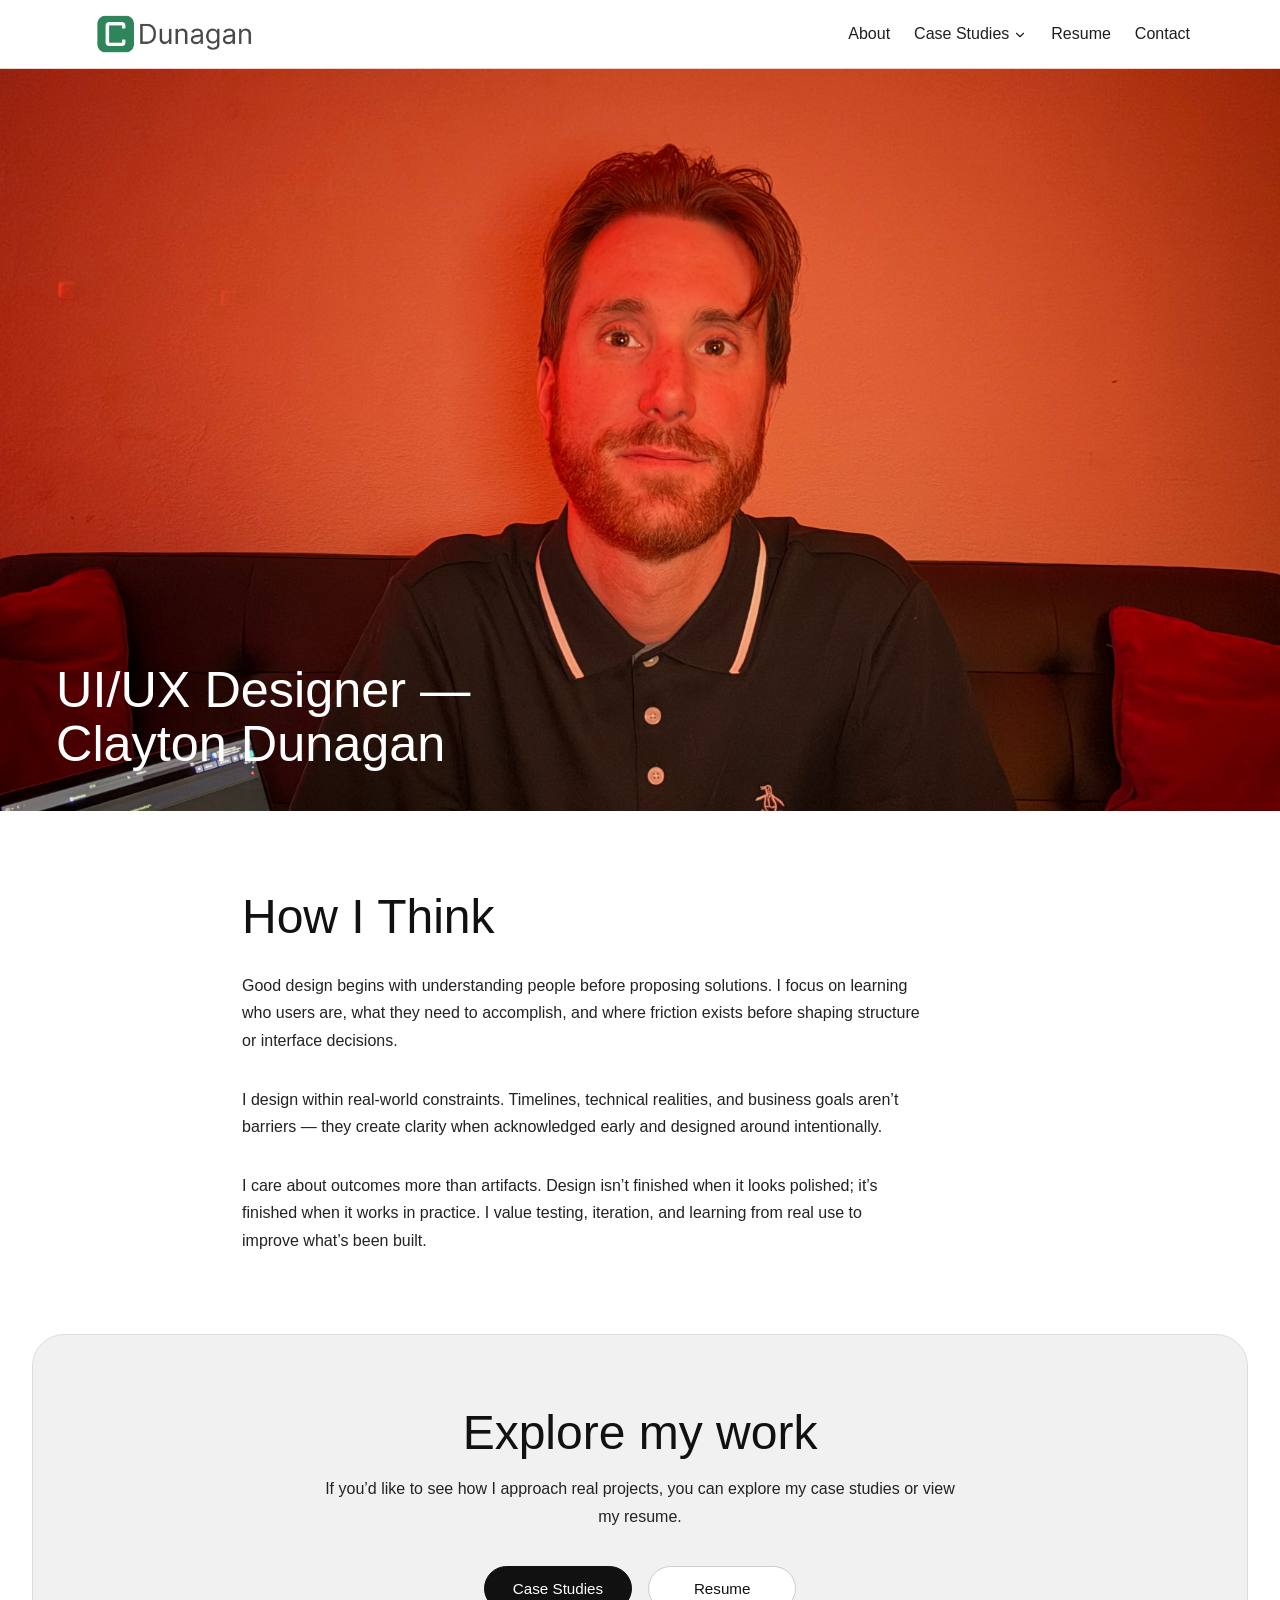
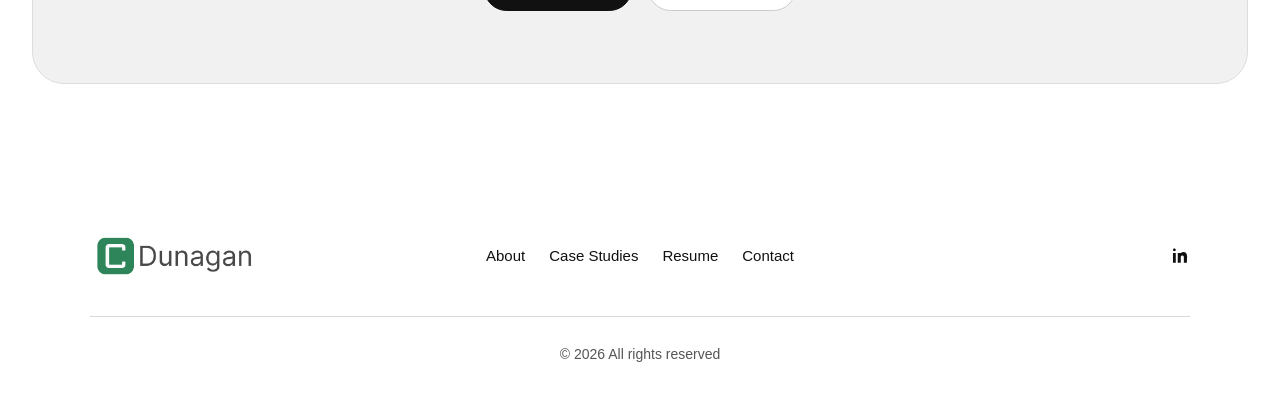
==== commit 9a197e83: "Update portfolio site content and assets" ====
--- a/index.html
+++ b/index.html
@@ -18,55 +18,67 @@
       />
     </a>
 
-    <nav class="site-nav" aria-label="Primary navigation">
+    <button
+      class="site-header__menu-toggle"
+      type="button"
+      aria-label="Open navigation menu"
+      aria-expanded="false"
+      aria-controls="primary-navigation"
+    >
+      <span class="site-header__menu-line" aria-hidden="true"></span>
+      <span class="site-header__menu-line" aria-hidden="true"></span>
+      <span class="site-header__menu-line" aria-hidden="true"></span>
+    </button>
+
+    <nav class="site-nav" id="primary-navigation" aria-label="Primary navigation">
       <ul class="site-nav__list">
         <li class="site-nav__item">
           <a href="about.html" class="site-nav__link">About</a>
         </li>
 
         <li class="site-nav__item site-nav__item--dropdown">
-  <div class="site-nav__dropdown-trigger">
-    <a href="case-studies.html" class="site-nav__link">Case Studies</a>
-
-    <button
-      class="site-nav__link site-nav__link--with-icon site-nav__dropdown-toggle"
-      type="button"
-      aria-expanded="false"
-      aria-controls="case-studies-dropdown"
-      aria-label="Open Case Studies menu"
-    >
-      <span class="site-nav__chevron" aria-hidden="true">
-        <svg
-          width="14"
-          height="14"
-          viewBox="0 0 24 24"
-          fill="none"
-          xmlns="http://www.w3.org/2000/svg"
-        >
-          <path
-            d="M6 9L12 15L18 9"
-            stroke="currentColor"
-            stroke-width="2"
-            stroke-linecap="round"
-            stroke-linejoin="round"
-          />
-        </svg>
-      </span>
-    </button>
-  </div>
-
-  <div class="site-nav__dropdown" id="case-studies-dropdown">
-    <a href="case-studies.html" class="site-nav__dropdown-link">
-      Case Studies Overview
-    </a>
-    <a href="bianco-brothers-case-study.html" class="site-nav__dropdown-link">
-      Bianco Brothers Case Study
-    </a>
-    <a href="sheltr-case-study.html" class="site-nav__dropdown-link">
-      Sheltr Case Study
-    </a>
-  </div>
-</li>
+          <div class="site-nav__dropdown-trigger">
+            <a href="case-studies.html" class="site-nav__link">Case Studies</a>
+
+            <button
+              class="site-nav__link site-nav__link--with-icon site-nav__dropdown-toggle"
+              type="button"
+              aria-expanded="false"
+              aria-controls="case-studies-dropdown"
+              aria-label="Open Case Studies menu"
+            >
+              <span class="site-nav__chevron" aria-hidden="true">
+                <svg
+                  width="14"
+                  height="14"
+                  viewBox="0 0 24 24"
+                  fill="none"
+                  xmlns="http://www.w3.org/2000/svg"
+                >
+                  <path
+                    d="M6 9L12 15L18 9"
+                    stroke="currentColor"
+                    stroke-width="2"
+                    stroke-linecap="round"
+                    stroke-linejoin="round"
+                  />
+                </svg>
+              </span>
+            </button>
+          </div>
+
+          <div class="site-nav__dropdown" id="case-studies-dropdown">
+            <a href="case-studies.html" class="site-nav__dropdown-link">
+              Case Studies Overview
+            </a>
+            <a href="bianco-brothers-case-study.html" class="site-nav__dropdown-link">
+              Bianco Brothers Case Study
+            </a>
+            <a href="sheltr-case-study.html" class="site-nav__dropdown-link">
+              Sheltr Case Study
+            </a>
+          </div>
+        </li>
 
         <li class="site-nav__item">
           <a href="resume.html" class="site-nav__link">Resume</a>
@@ -81,62 +93,62 @@
 </header>
 
 <main>
-    <section class="home-hero" aria-labelledby="home-hero-title">
-  <div class="home-hero__media">
-    <img
-      src="./assets:/img:/pages:/home:/Home-Hero.jpg"
-      alt="Portrait of Clayton Dunagan"
-      class="home-hero__image"
-    />
-    <div class="home-hero__overlay">
-      <h1 id="home-hero-title" class="home-hero__title">
-        <span class="home-hero__title-line">UI/UX Designer —</span>
-        <span class="home-hero__title-line">Clayton Dunagan</span>
-      </h1>
-    </div>
-  </div>
-</section>
-
-<section class="home-thinking" aria-labelledby="home-thinking-title">
-  <div class="home-thinking__container">
-    <h2 id="home-thinking-title" class="home-thinking__title">How I Think</h2>
-
-    <div class="home-thinking__content">
-      <p class="home-thinking__paragraph">
-        Good design begins with understanding people before proposing solutions. I focus on learning who users are, what they need to accomplish, and where friction exists before shaping structure or interface decisions.
-      </p>
-
-      <p class="home-thinking__paragraph">
-        I design within real-world constraints. Timelines, technical realities, and business goals aren’t barriers — they create clarity when acknowledged early and designed around intentionally.
-      </p>
-
-      <p class="home-thinking__paragraph">
-        I care about outcomes more than artifacts. Design isn’t finished when it looks polished; it’s finished when it works in practice. I value testing, iteration, and learning from real use to improve what’s been built.
-      </p>
-    </div>
-  </div>
-</section>
-
-<section class="home-cta" aria-labelledby="home-cta-title">
-  <div class="home-cta__container">
-    <div class="home-cta__card">
-      <h2 id="home-cta-title" class="home-cta__title">Explore my work</h2>
-
-      <p class="home-cta__text">
-        If you’d like to see how I approach real projects, you can explore my case studies or view my resume.
-      </p>
-
-      <div class="home-cta__actions">
-        <a href="case-studies.html" class="home-cta__button home-cta__button--primary">
-          Case Studies
-        </a>
-        <a href="resume.html" class="home-cta__button home-cta__button--secondary">
-          Resume
-        </a>
+  <section class="home-hero" aria-labelledby="home-hero-title">
+    <div class="home-hero__media">
+      <img
+        src="./assets:/img:/pages:/home:/Home-Hero.jpg"
+        alt="Portrait of Clayton Dunagan"
+        class="home-hero__image"
+      />
+      <div class="home-hero__overlay">
+        <h1 id="home-hero-title" class="home-hero__title">
+          <span class="home-hero__title-line">UI/UX Designer —</span>
+          <span class="home-hero__title-line">Clayton Dunagan</span>
+        </h1>
       </div>
     </div>
-  </div>
-</section>
+  </section>
+
+  <section class="home-thinking" aria-labelledby="home-thinking-title">
+    <div class="home-thinking__container">
+      <h2 id="home-thinking-title" class="home-thinking__title">How I Think</h2>
+
+      <div class="home-thinking__content">
+        <p class="home-thinking__paragraph">
+          Good design begins with understanding people before proposing solutions. I focus on learning who users are, what they need to accomplish, and where friction exists before shaping structure or interface decisions.
+        </p>
+
+        <p class="home-thinking__paragraph">
+          I design within real-world constraints. Timelines, technical realities, and business goals aren’t barriers — they create clarity when acknowledged early and designed around intentionally.
+        </p>
+
+        <p class="home-thinking__paragraph">
+          I care about outcomes more than artifacts. Design isn’t finished when it looks polished; it’s finished when it works in practice. I value testing, iteration, and learning from real use to improve what’s been built.
+        </p>
+      </div>
+    </div>
+  </section>
+
+  <section class="home-cta" aria-labelledby="home-cta-title">
+    <div class="home-cta__container">
+      <div class="home-cta__card">
+        <h2 id="home-cta-title" class="home-cta__title">Explore my work</h2>
+
+        <p class="home-cta__text">
+          If you’d like to see how I approach real projects, you can explore my case studies or view my resume.
+        </p>
+
+        <div class="home-cta__actions">
+          <a href="case-studies.html" class="home-cta__button home-cta__button--primary">
+            Case Studies
+          </a>
+          <a href="resume.html" class="home-cta__button home-cta__button--secondary">
+            Resume
+          </a>
+        </div>
+      </div>
+    </div>
+  </section>
 </main>
 
 <footer class="site-footer">
@@ -193,5 +205,4 @@
 <script src="script.js"></script>
 
 </body>
-</html>
-
+</html>
--- a/style.css
+++ b/style.css
@@ -274,7 +274,7 @@
 ========================================== */
 
 .lightbox-trigger {
-  cursor: pointer;
+  cursor: zoom-in;
 }
 
 .lightbox {
@@ -282,16 +282,20 @@
   inset: 0;
   z-index: 9999;
   display: none;
+  opacity: 0;
+  pointer-events: none;
 }
 
 .lightbox.is-active {
   display: block;
+  opacity: 1;
+  pointer-events: auto;
 }
 
 .lightbox__overlay {
   position: absolute;
   inset: 0;
-  background-color: rgba(0, 0, 0, 0.82);
+  background-color: rgba(0, 0, 0, 0.86);
 }
 
 .lightbox__content {
@@ -299,20 +303,22 @@
   z-index: 2;
   width: 100%;
   height: 100%;
-  padding: 48px;
+  padding: 64px 48px;
   display: flex;
   align-items: center;
   justify-content: center;
 }
 
 .lightbox__image {
-  max-width: 92vw;
-  max-height: 88vh;
+  max-width: min(94vw, 1400px);
+  max-height: 86vh;
   width: auto;
   height: auto;
   display: block;
   border-radius: 16px;
   background-color: #ffffff;
+  box-shadow: 0 24px 80px rgba(0, 0, 0, 0.45);
+  cursor: default;
 }
 
 .lightbox__close {
@@ -329,6 +335,36 @@
   font-size: 2rem;
   line-height: 1;
   cursor: pointer;
+  transition:
+    background-color 0.2s ease,
+    transform 0.2s ease;
+}
+
+.lightbox__close:hover,
+.lightbox__close:focus-visible {
+  background-color: rgba(255, 255, 255, 0.24);
+  transform: scale(1.04);
+  outline: none;
+}
+
+@media (max-width: 768px) {
+  .lightbox__content {
+    padding: 72px 20px 32px;
+  }
+
+  .lightbox__image {
+    max-width: 94vw;
+    max-height: 80vh;
+    border-radius: 12px;
+  }
+
+  .lightbox__close {
+    top: 18px;
+    right: 18px;
+    width: 44px;
+    height: 44px;
+    font-size: 1.75rem;
+  }
 }
 
 /* =========================================
@@ -1120,6 +1156,7 @@
 }
 
 .case-study-card__image-wrap {
+  position: relative;
   width: 100%;
   aspect-ratio: 4 / 3;
   background-color: #e9e9e9;
@@ -1131,6 +1168,19 @@
   width: 100%;
   height: 100%;
   object-fit: cover;
+  object-position: center;
+}
+
+/* Bianco Brothers card image adjustment */
+.case-studies-projects__grid .case-study-card:nth-child(1) .case-study-card__image {
+  object-position: center center;
+  transform: scale(1);
+}
+
+/* Sheltr card image adjustment - hides exported black corner artifacts */
+.case-studies-projects__grid .case-study-card:nth-child(2) .case-study-card__image {
+  object-position: center;
+  transform: scale(1.05);
 }
 
 .case-study-card__content {
@@ -2390,7 +2440,7 @@
 
 .contact-hero-section {
   background-color: #ffffff;
-  padding: 96px 24px 48px;
+  padding: 152px 24px 48px;
 }
 
 .contact-hero-container {
@@ -2416,7 +2466,7 @@
 
 .contact-methods-section {
   background-color: #ffffff;
-  padding: 0 24px 88px;
+  padding: 0 24px 56px;
 }
 
 .contact-methods-container {
@@ -2503,4 +2553,1333 @@
 
 .contact-method-link:hover {
   opacity: 0.7;
+}
+
+/* =========================================================
+   RESPONSIVE SYSTEM / SITE-WIDE OVERRIDES
+   Added to keep the portfolio flexible across desktop,
+   laptop, tablet, and mobile screen sizes.
+========================================================= */
+
+/* ---------- Global Fluid Safety ---------- */
+
+html {
+  -webkit-text-size-adjust: 100%;
+}
+
+body {
+  overflow-x: hidden;
+}
+
+img,
+svg,
+video {
+  max-width: 100%;
+}
+
+img {
+  height: auto;
+}
+
+a,
+button {
+  -webkit-tap-highlight-color: transparent;
+}
+
+.site-header,
+.site-footer,
+main,
+section {
+  width: 100%;
+}
+
+/* Keep long text/links from forcing horizontal scroll */
+p,
+h1,
+h2,
+h3,
+h4,
+h5,
+h6,
+li,
+a {
+  overflow-wrap: break-word;
+}
+
+/* Better default focus visibility without changing visual style too much */
+a:focus-visible,
+button:focus-visible {
+  outline: 2px solid #111111;
+  outline-offset: 4px;
+}
+
+/* ---------- Fluid Type Helpers ---------- */
+
+.home-hero__title,
+.about-hero__title,
+.about-process__title,
+.about-skills__title,
+.case-studies-hero__title,
+.case-study-structure__title,
+.case-studies-projects__title,
+.bb-case-hero__title,
+.bb-case-problem__title,
+.bb-case-goals__title,
+.bb-case-research__title,
+.bb-case-decisions__title,
+.bb-case-wireframes__title,
+.bb-case-final-design__title,
+.bb-case-conclusion__cta-title,
+.resume-page-title,
+.contact-hero-title {
+  text-wrap: balance;
+}
+
+.home-thinking__paragraph,
+.home-cta__text,
+.about-hero__text,
+.about-intro__text p,
+.about-process__text,
+.about-skills__text,
+.bb-case-hero__description,
+.bb-case-overview__description,
+.bb-case-problem__description,
+.bb-case-goals__intro,
+.bb-case-goals__support-text,
+.bb-case-research__intro,
+.bb-case-decisions__intro,
+.bb-case-wireframes__intro,
+.bb-case-final-design__intro,
+.bb-case-conclusion__card-text,
+.resume-page-description,
+.contact-method-text {
+  text-wrap: pretty;
+}
+
+/* =========================================================
+   LARGE LAPTOPS / SMALL DESKTOPS
+========================================================= */
+
+@media (max-width: 1280px) {
+  .site-header__container,
+  .site-footer__container {
+    max-width: 1180px;
+  }
+
+  .site-nav__list,
+  .site-footer__nav-list {
+    gap: 24px;
+  }
+
+  .home-hero__media {
+    height: clamp(560px, 58vw, 760px);
+  }
+
+  .about-hero__container,
+  .about-process__container,
+  .about-skills__container,
+  .bb-case-hero__container,
+  .bb-case-goals__container,
+  .bb-case-research__container,
+  .bb-case-decisions__container,
+  .bb-case-wireframes__container,
+  .bb-case-conclusion__container {
+    width: auto;
+    max-width: 1180px;
+    padding-left: 40px;
+    padding-right: 40px;
+  }
+
+  .about-hero__image-wrapper {
+    height: clamp(560px, 58vw, 700px);
+  }
+
+  .about-hero__title {
+    font-size: clamp(3.5rem, 5vw, 4.5rem);
+  }
+
+  .about-process__title,
+  .about-skills__title,
+  .bb-case-hero__title,
+  .bb-case-goals__title,
+  .bb-case-research__title,
+  .bb-case-final-design__title,
+  .bb-case-conclusion__cta-title {
+    font-size: clamp(3rem, 4.5vw, 3.75rem);
+  }
+
+  .bb-case-problem__title {
+    font-size: clamp(3.1rem, 5vw, 4.15rem);
+  }
+
+  .bb-case-overview__cards {
+    gap: 18px;
+  }
+
+  .bb-case-overview__card {
+    padding: 26px 20px;
+  }
+
+  .bb-case-final-design__slide {
+    height: 520px;
+  }
+
+  .bb-case-final-design__image {
+    height: 490px;
+  }
+}
+
+/* =========================================================
+   TABLET / SMALL LAPTOP
+========================================================= */
+
+@media (max-width: 1024px) {
+  .site-header__container {
+    padding: 14px 28px;
+    gap: 24px;
+  }
+
+  .site-nav__list {
+    gap: 18px;
+  }
+
+  .site-nav__link {
+    font-size: 15px;
+  }
+
+  .site-nav__dropdown {
+    left: auto;
+    right: 0;
+    transform: none;
+  }
+
+  .site-footer__container {
+    padding: 56px 28px 36px;
+  }
+
+  .site-footer__top {
+    grid-template-columns: 1fr;
+    justify-items: center;
+    text-align: center;
+  }
+
+  .site-footer__logo-link,
+  .site-footer__nav,
+  .site-footer__social-link {
+    justify-self: center;
+  }
+
+  .home-hero__overlay {
+    left: 40px;
+    bottom: 36px;
+  }
+
+  .home-hero__title {
+    font-size: clamp(2.5rem, 6vw, 3.15rem);
+  }
+
+  .home-thinking {
+    padding: 72px 0;
+  }
+
+  .home-thinking__title,
+  .home-cta__title {
+    font-size: clamp(2.35rem, 5vw, 3rem);
+  }
+
+  .about-hero {
+    padding: 32px 0 72px;
+  }
+
+  .about-hero__container {
+    width: auto;
+    padding-left: 32px;
+    padding-right: 32px;
+    grid-template-columns: 1fr;
+    gap: 36px;
+  }
+
+  .about-hero__content {
+    max-width: 720px;
+  }
+
+  .about-hero__image-wrapper {
+    height: clamp(420px, 62vw, 560px);
+  }
+
+  .about-intro__container,
+  .about-closing__container {
+    width: auto;
+    padding-left: 32px;
+    padding-right: 32px;
+  }
+
+  .about-process,
+  .about-skills {
+    padding: 72px 0 88px;
+  }
+
+  .about-process__container,
+  .about-skills__container {
+    width: auto;
+    padding-left: 32px;
+    padding-right: 32px;
+  }
+
+  .about-process__header {
+    grid-template-columns: 1fr;
+    gap: 24px;
+  }
+
+  .about-process__header-left,
+  .about-process__header-right {
+    max-width: 760px;
+  }
+
+  .about-process__title,
+  .about-skills__title {
+    font-size: clamp(2.5rem, 6vw, 3.4rem);
+  }
+
+  .about-process__grid {
+    grid-template-columns: repeat(2, minmax(0, 1fr));
+    border-top: 1px solid #e6e6e6;
+  }
+
+  .about-process-card {
+    padding: 32px 24px;
+    border-right: none;
+    border-bottom: 1px solid #e6e6e6;
+  }
+
+  .about-process-card:first-child {
+    padding-left: 24px;
+  }
+
+  .about-process-card:nth-child(odd) {
+    border-right: 1px solid #e6e6e6;
+  }
+
+  .about-process-card:nth-last-child(-n + 2) {
+    border-bottom: none;
+  }
+
+  .about-skills__card {
+    grid-template-columns: 1fr;
+  }
+
+  .about-skills__list {
+    border-left: none;
+    border-top: 1px solid #dfdfdf;
+  }
+
+  .about-closing__text {
+    font-size: clamp(1.45rem, 3.5vw, 1.875rem);
+  }
+
+  .case-studies-hero {
+    padding-top: 88px;
+  }
+
+  .case-studies-hero__title,
+  .case-study-structure__title,
+  .case-studies-projects__title {
+    font-size: clamp(2.5rem, 6vw, 3.25rem);
+  }
+
+  .case-study-structure__grid {
+    column-gap: 40px;
+  }
+
+  .case-studies-projects {
+    padding-bottom: 112px;
+  }
+
+  .bb-case-hero {
+    padding: 56px 0 96px;
+  }
+
+  .bb-case-hero__container {
+    grid-template-columns: 1fr;
+    row-gap: 44px;
+    padding-left: 32px;
+    padding-right: 32px;
+  }
+
+  .bb-case-hero__content {
+    padding-top: 0;
+  }
+
+  .bb-case-hero__title {
+    max-width: 760px;
+    font-size: clamp(2.75rem, 6vw, 3.5rem);
+  }
+
+  .bb-case-hero__description {
+    max-width: 760px;
+  }
+
+  .sheltr-case-study-page .bb-case-hero__image-wrapper {
+    min-height: 0;
+  }
+
+  .sheltr-case-study-page .bb-case-hero__image {
+    height: auto;
+  }
+
+  .bb-case-overview {
+    padding-bottom: 96px;
+  }
+
+  .bb-case-overview__container,
+  .bb-case-problem__container,
+  .bb-case-final-design__container {
+    padding-left: 32px;
+    padding-right: 32px;
+  }
+
+  .bb-case-overview__cards {
+    grid-template-columns: repeat(2, minmax(0, 1fr));
+    max-width: 680px;
+    gap: 22px;
+  }
+
+  .bb-case-overview__card {
+    max-width: none;
+    aspect-ratio: auto;
+    min-height: 250px;
+  }
+
+  .bb-case-problem,
+  .bb-case-goals,
+  .bb-case-research,
+  .bb-case-decisions,
+  .bb-case-wireframes,
+  .bb-case-final-design {
+    padding: 96px 0;
+  }
+
+  .bb-case-goals__container {
+    grid-template-columns: 1fr;
+    row-gap: 56px;
+    padding-left: 32px;
+    padding-right: 32px;
+  }
+
+  .bb-case-goals__title,
+  .bb-case-goals__intro,
+  .bb-case-goals__support-title,
+  .bb-case-goals__support-text {
+    max-width: 760px;
+  }
+
+  .bb-case-goals__right {
+    max-width: 760px;
+  }
+
+  .sheltr-case-study-page .bb-case-goals__right {
+    padding-left: 0;
+  }
+
+  .bb-case-research__cards {
+    gap: 24px;
+  }
+
+  .bb-case-wireframes__grid {
+    grid-template-columns: repeat(2, minmax(0, 1fr));
+    max-width: 760px;
+  }
+
+  .bb-case-final-design__track {
+    gap: 28px;
+  }
+
+  .bb-case-final-design__slide {
+    flex-basis: calc((100% - 28px) / 2);
+  }
+
+  .bb-case-final-design__arrow--left {
+    left: -8px;
+  }
+
+  .bb-case-final-design__arrow--right {
+    right: -8px;
+  }
+
+  .bb-case-conclusion {
+    padding-top: 96px;
+  }
+
+  .bb-case-conclusion__top {
+    grid-template-columns: 1fr;
+    gap: 36px;
+    max-width: 720px;
+    margin-left: auto;
+    margin-right: auto;
+    margin-bottom: 88px;
+  }
+
+  .bb-case-conclusion__card {
+    max-width: none;
+  }
+
+  .contact-methods-grid {
+    column-gap: 28px;
+  }
+}
+
+/* =========================================================
+   MOBILE / LARGE PHONES
+========================================================= */
+
+@media (max-width: 768px) {
+  .site-header__container {
+    padding: 14px 20px;
+    flex-direction: column;
+    align-items: center;
+    gap: 16px;
+  }
+
+  .site-header__logo {
+    height: 36px;
+  }
+
+  .site-nav {
+    width: 100%;
+    margin-left: 0;
+  }
+
+  .site-nav__list {
+    justify-content: center;
+    flex-wrap: wrap;
+    gap: 12px 18px;
+  }
+
+  .site-nav__link {
+    font-size: 14px;
+  }
+
+  .site-nav__item--dropdown {
+    position: static;
+  }
+
+  .site-nav__dropdown {
+    position: static;
+    width: min(100%, 340px);
+    min-width: 0;
+    margin: 10px auto 0;
+    transform: none;
+    box-shadow: none;
+  }
+
+  .site-footer__container {
+    padding: 48px 20px 32px;
+  }
+
+  .site-footer__nav-list {
+    justify-content: center;
+    flex-wrap: wrap;
+    gap: 14px 22px;
+  }
+
+  .lightbox__content {
+    padding: 24px;
+  }
+
+  .lightbox__image {
+    max-width: 94vw;
+    max-height: 82vh;
+    border-radius: 12px;
+  }
+
+  .lightbox__close {
+    top: 16px;
+    right: 16px;
+    width: 44px;
+    height: 44px;
+  }
+
+  .home-hero__media {
+    height: clamp(460px, 88vh, 620px);
+  }
+
+  .home-hero__overlay {
+    left: 24px;
+    right: 24px;
+    bottom: 28px;
+  }
+
+  .home-hero__title {
+    font-size: clamp(2.15rem, 10vw, 2.75rem);
+  }
+
+  .home-thinking {
+    padding: 64px 0;
+  }
+
+  .home-thinking__container,
+  .home-cta__container {
+    padding-left: 24px;
+    padding-right: 24px;
+  }
+
+  .home-thinking__title,
+  .home-cta__title {
+    font-size: clamp(2rem, 8vw, 2.45rem);
+  }
+
+  .home-cta {
+    padding-bottom: 64px;
+  }
+
+  .home-cta__card {
+    padding: 52px 22px;
+    border-radius: 24px;
+  }
+
+  .home-cta__actions {
+    flex-direction: column;
+  }
+
+  .home-cta__button {
+    width: 100%;
+    max-width: 260px;
+  }
+
+  .about-hero,
+  .about-intro,
+  .about-process,
+  .about-skills,
+  .about-closing {
+    padding-top: 64px;
+    padding-bottom: 64px;
+  }
+
+  .about-hero__container,
+  .about-intro__container,
+  .about-process__container,
+  .about-skills__container,
+  .about-closing__container {
+    padding-left: 24px;
+    padding-right: 24px;
+  }
+
+  .about-hero__title {
+    font-size: clamp(2.65rem, 12vw, 3.4rem);
+  }
+
+  .about-hero__image-wrapper {
+    height: clamp(360px, 80vw, 480px);
+  }
+
+  .about-intro__top {
+    max-width: 100%;
+  }
+
+  .about-intro__quote {
+    font-size: clamp(1.4rem, 5vw, 1.75rem);
+  }
+
+  .about-process__grid {
+    grid-template-columns: 1fr;
+  }
+
+  .about-process-card,
+  .about-process-card:first-child {
+    padding: 32px 0;
+    border-right: none;
+  }
+
+  .about-process-card:nth-child(odd) {
+    border-right: none;
+  }
+
+  .about-process-card:nth-last-child(-n + 2) {
+    border-bottom: 1px solid #e6e6e6;
+  }
+
+  .about-process-card:last-child {
+    border-bottom: none;
+    padding-right: 0;
+  }
+
+  .about-process-card__title {
+    font-size: 1.55rem;
+  }
+
+  .about-skills__intro {
+    margin-bottom: 36px;
+  }
+
+  .about-skills__card {
+    border-radius: 24px;
+  }
+
+  .about-skills__card-left {
+    padding: 40px 28px;
+  }
+
+  .about-skills__card-title {
+    font-size: clamp(2rem, 8vw, 2.4rem);
+  }
+
+  .about-skills__list-item {
+    min-height: 64px;
+    padding: 0 24px;
+    font-size: 1.1rem;
+  }
+
+  .case-studies-hero {
+    padding: 72px 24px 20px;
+  }
+
+  .case-studies-hero__title,
+  .case-study-structure__title,
+  .case-studies-projects__title {
+    font-size: clamp(2.15rem, 9vw, 2.65rem);
+  }
+
+  .case-study-structure {
+    padding: 48px 24px 72px;
+  }
+
+  .case-study-structure__grid {
+    grid-template-columns: 1fr;
+    margin-top: 40px;
+  }
+
+  .case-study-structure__item {
+    border-bottom: 1px solid #dddddd;
+  }
+
+  .case-study-structure__item:nth-child(1),
+  .case-study-structure__item:nth-child(2) {
+    border-bottom: 1px solid #dddddd;
+  }
+
+  .case-study-structure__item:last-child {
+    border-bottom: none;
+  }
+
+  .case-study-structure__item-text {
+    max-width: none;
+  }
+
+  .case-studies-projects {
+    padding: 56px 24px 88px;
+  }
+
+  .case-studies-projects__grid {
+    grid-template-columns: 1fr;
+  }
+
+  .case-study-card {
+    border-radius: 24px;
+  }
+
+  .bb-case-hero,
+  .bb-case-overview,
+  .bb-case-problem,
+  .bb-case-goals,
+  .bb-case-research,
+  .bb-case-decisions,
+  .bb-case-wireframes,
+  .bb-case-final-design,
+  .bb-case-conclusion {
+    padding-top: 72px;
+    padding-bottom: 72px;
+  }
+
+  .bb-case-hero__container,
+  .bb-case-overview__container,
+  .bb-case-problem__container,
+  .bb-case-goals__container,
+  .bb-case-research__container,
+  .bb-case-decisions__container,
+  .bb-case-wireframes__container,
+  .bb-case-final-design__container,
+  .bb-case-conclusion__container {
+    padding-left: 24px;
+    padding-right: 24px;
+  }
+
+  .bb-case-hero__image {
+    border-radius: 24px;
+  }
+
+  .bb-case-hero__title,
+  .bb-case-problem__title,
+  .bb-case-goals__title,
+  .bb-case-research__title,
+  .bb-case-decisions__title,
+  .bb-case-wireframes__title,
+  .bb-case-final-design__title,
+  .bb-case-conclusion__cta-title {
+    font-size: clamp(2.2rem, 9.5vw, 2.85rem);
+  }
+
+  .bb-case-hero__meta {
+    grid-template-columns: 1fr;
+    gap: 24px;
+  }
+
+  .bb-case-overview__cards {
+    grid-template-columns: 1fr;
+    max-width: 420px;
+    margin-top: 48px;
+  }
+
+  .bb-case-overview__card {
+    min-height: 0;
+    border-radius: 24px;
+  }
+
+  .bb-case-goals__criteria-row {
+    align-items: flex-start;
+  }
+
+  .bb-case-goals__criteria-text span {
+    display: block;
+    margin-left: 0;
+    margin-top: 4px;
+  }
+
+  .bb-case-goals__item,
+  .bb-case-goals__item:first-child {
+    grid-template-columns: 112px 1fr;
+    gap: 20px;
+    min-height: 0;
+  }
+
+  .bb-case-goals__item-image-wrapper,
+  .bb-case-goals__item:first-child .bb-case-goals__item-image-wrapper {
+    width: 112px;
+    min-height: 0;
+  }
+
+  .bb-case-goals__item:first-child .bb-case-goals__item-image {
+    transform: none;
+  }
+
+  .sheltr-case-study-page .bb-case-goals__item,
+  .sheltr-case-study-page .bb-case-goals__item:first-child {
+    grid-template-columns: 4.75rem minmax(0, 1fr);
+    gap: 1rem;
+  }
+
+  .sheltr-case-study-page .bb-case-goals__item-image-wrapper,
+  .sheltr-case-study-page .bb-case-goals__item:first-child .bb-case-goals__item-image-wrapper {
+    width: 4.75rem;
+    height: 7rem;
+  }
+
+  .bb-case-research__header,
+  .bb-case-decisions__header,
+  .bb-case-wireframes__header,
+  .bb-case-final-design__header {
+    margin-bottom: 44px;
+  }
+
+  .bb-case-research__cards {
+    grid-template-columns: 1fr;
+  }
+
+  .bb-case-research__card {
+    border-radius: 24px;
+    padding: 28px 24px 32px;
+  }
+
+  .bb-case-decisions__item {
+    grid-template-columns: 1fr;
+    gap: 18px;
+    align-items: start;
+  }
+
+  .bb-case-decisions__image-wrapper {
+    width: 100%;
+    height: auto;
+    aspect-ratio: 16 / 9;
+  }
+
+  .bb-case-decisions__content {
+    max-width: none;
+  }
+
+  .bb-case-wireframes__grid {
+    grid-template-columns: 1fr;
+    gap: 32px;
+  }
+
+  .bb-case-wireframes__item {
+    max-width: 360px;
+    height: auto;
+  }
+
+  .bb-case-final-design__track {
+    gap: 0;
+  }
+
+  .bb-case-final-design__slide {
+    flex-basis: 100%;
+    height: auto;
+    min-height: 440px;
+  }
+
+  .bb-case-final-design__image {
+    height: auto;
+    max-height: 560px;
+  }
+
+  .bb-case-final-design__arrow {
+    width: 48px;
+    height: 48px;
+    top: 48%;
+  }
+
+  .bb-case-final-design__arrow--left {
+    left: 4px;
+  }
+
+  .bb-case-final-design__arrow--right {
+    right: 4px;
+  }
+
+  .bb-case-conclusion__top {
+    margin-bottom: 64px;
+  }
+
+  .resume-hero-section {
+    padding: 72px 20px 56px;
+  }
+
+  .resume-page-title {
+    font-size: clamp(2.1rem, 8vw, 2.6rem);
+  }
+
+  .resume-document-wrapper {
+    max-width: 100%;
+    overflow-x: auto;
+  }
+
+  .contact-hero-section {
+    padding: 72px 24px 40px;
+  }
+
+  .contact-hero-title {
+    font-size: clamp(2.1rem, 8.5vw, 2.7rem);
+  }
+
+  .contact-methods-section {
+    padding-bottom: 72px;
+  }
+
+  .contact-section-title {
+    font-size: clamp(1.85rem, 7vw, 2.25rem);
+    margin-bottom: 36px;
+  }
+
+  .contact-methods-grid {
+    grid-template-columns: 1fr;
+    row-gap: 36px;
+  }
+
+  .contact-method-text {
+    max-width: 320px;
+  }
+}
+
+/* =========================================================
+   SMALL MOBILE
+========================================================= */
+
+@media (max-width: 480px) {
+  .site-header__container {
+    padding-left: 16px;
+    padding-right: 16px;
+  }
+
+  .site-nav__list {
+    gap: 10px 14px;
+  }
+
+  .site-nav__link {
+    font-size: 13.5px;
+  }
+
+  .site-footer__nav-list {
+    flex-direction: column;
+    gap: 14px;
+  }
+
+  .home-hero__overlay {
+    left: 18px;
+    right: 18px;
+  }
+
+  .home-thinking__container,
+  .home-cta__container,
+  .about-hero__container,
+  .about-intro__container,
+  .about-process__container,
+  .about-skills__container,
+  .about-closing__container,
+  .bb-case-hero__container,
+  .bb-case-overview__container,
+  .bb-case-problem__container,
+  .bb-case-goals__container,
+  .bb-case-research__container,
+  .bb-case-decisions__container,
+  .bb-case-wireframes__container,
+  .bb-case-final-design__container,
+  .bb-case-conclusion__container {
+    padding-left: 18px;
+    padding-right: 18px;
+  }
+
+  .home-cta__card,
+  .about-skills__card,
+  .case-study-card,
+  .bb-case-hero__image,
+  .bb-case-overview__card,
+  .bb-case-research__card {
+    border-radius: 20px;
+  }
+
+  .about-intro__tags {
+    justify-content: flex-start;
+  }
+
+  .about-intro__tag {
+    font-size: 0.8125rem;
+  }
+
+  .about-skills__card-left {
+    padding: 34px 22px;
+  }
+
+  .about-skills__list-item {
+    padding-left: 20px;
+    padding-right: 20px;
+  }
+
+  .case-studies-hero,
+  .case-study-structure,
+  .case-studies-projects,
+  .contact-hero-section,
+  .contact-methods-section {
+    padding-left: 18px;
+    padding-right: 18px;
+  }
+
+  .case-study-structure__item-header {
+    gap: 14px;
+  }
+
+  .case-study-structure__item-text {
+    padding-left: 0;
+  }
+
+  .case-study-card__content {
+    padding: 24px 18px 22px;
+  }
+
+  .bb-case-hero__meta-text {
+    padding-left: 0;
+  }
+
+  .bb-case-goals__item,
+  .bb-case-goals__item:first-child {
+    grid-template-columns: 1fr;
+  }
+
+  .bb-case-goals__item-image-wrapper,
+  .bb-case-goals__item:first-child .bb-case-goals__item-image-wrapper {
+    width: 100%;
+    max-width: 160px;
+  }
+
+  .sheltr-case-study-page .bb-case-goals__item,
+  .sheltr-case-study-page .bb-case-goals__item:first-child {
+    grid-template-columns: 1fr;
+  }
+
+  .sheltr-case-study-page .bb-case-goals__item-image-wrapper,
+  .sheltr-case-study-page .bb-case-goals__item:first-child .bb-case-goals__item-image-wrapper {
+    width: 5rem;
+    height: 7.25rem;
+  }
+
+  .bb-case-final-design__arrow {
+    width: 42px;
+    height: 42px;
+    font-size: 1.25rem;
+  }
+
+  .resume-download-link {
+    width: 100%;
+    max-width: 260px;
+  }
+}
+
+/* =========================================================
+   REDUCED MOTION
+========================================================= */
+
+@media (prefers-reduced-motion: reduce) {
+  html {
+    scroll-behavior: auto;
+  }
+
+  *,
+  *::before,
+  *::after {
+    animation-duration: 0.001ms !important;
+    animation-iteration-count: 1 !important;
+    scroll-behavior: auto !important;
+    transition-duration: 0.001ms !important;
+  }
+}
+
+/* =========================================================
+   MOBILE HAMBURGER MENU OVERRIDES
+   Add this at the very end of style.css
+========================================================= */
+
+/* ---------- Desktop default: hide hamburger ---------- */
+
+.site-header__menu-toggle {
+  display: none;
+}
+
+/* ---------- Mobile / Tablet Header ---------- */
+
+@media (max-width: 768px) {
+  .site-header {
+    position: relative;
+    z-index: 1000;
+  }
+
+  .site-header__container {
+    position: relative;
+    padding: 14px 20px;
+    flex-direction: row;
+    align-items: center;
+    justify-content: space-between;
+    gap: 16px;
+  }
+
+  .site-header__logo-link {
+    position: relative;
+    z-index: 1002;
+  }
+
+  .site-header__logo {
+    height: 36px;
+  }
+
+  .site-header__menu-toggle {
+    position: relative;
+    z-index: 1002;
+    display: inline-flex;
+    width: 44px;
+    height: 44px;
+    padding: 0;
+    border: 1px solid #d9d9d9;
+    border-radius: 999px;
+    background-color: #ffffff;
+    color: #111111;
+    cursor: pointer;
+    align-items: center;
+    justify-content: center;
+    flex-direction: column;
+    gap: 5px;
+  }
+
+  .site-header__menu-line {
+    display: block;
+    width: 18px;
+    height: 2px;
+    border-radius: 999px;
+    background-color: currentColor;
+    transition: transform 0.2s ease, opacity 0.2s ease;
+  }
+
+  .site-header__menu-toggle:hover,
+  .site-header__menu-toggle:focus-visible {
+    background-color: #f5f5f5;
+  }
+
+  .site-header__menu-toggle[aria-expanded="true"] .site-header__menu-line:nth-child(1) {
+    transform: translateY(7px) rotate(45deg);
+  }
+
+  .site-header__menu-toggle[aria-expanded="true"] .site-header__menu-line:nth-child(2) {
+    opacity: 0;
+  }
+
+  .site-header__menu-toggle[aria-expanded="true"] .site-header__menu-line:nth-child(3) {
+    transform: translateY(-7px) rotate(-45deg);
+  }
+
+  .site-nav {
+    position: absolute;
+    top: 100%;
+    left: 20px;
+    right: 20px;
+    width: auto;
+    margin-left: 0;
+    padding: 16px;
+    background-color: #ffffff;
+    border: 1px solid #d9d9d9;
+    border-radius: 20px;
+    box-shadow: 0 18px 40px rgba(0, 0, 0, 0.1);
+    display: none;
+    z-index: 1001;
+  }
+
+  .site-nav.is-open {
+    display: block;
+  }
+
+  .site-nav__list {
+    width: 100%;
+    flex-direction: column;
+    align-items: stretch;
+    justify-content: flex-start;
+    flex-wrap: nowrap;
+    gap: 4px;
+  }
+
+  .site-nav__item {
+    width: 100%;
+    display: block;
+  }
+
+  .site-nav__link {
+    width: 100%;
+    min-height: 44px;
+    padding: 12px 14px;
+    border-radius: 12px;
+    font-size: 15px;
+    line-height: 1.2;
+  }
+
+  .site-nav__link:hover,
+  .site-nav__link:focus-visible {
+    background-color: #f5f5f5;
+    color: #111111;
+  }
+
+  .site-nav__item--dropdown {
+    position: relative;
+  }
+
+  .site-nav__dropdown-trigger {
+    width: 100%;
+    display: grid;
+    grid-template-columns: 1fr auto;
+    align-items: center;
+    gap: 4px;
+  }
+
+  .site-nav__dropdown-toggle {
+    width: 44px;
+    min-width: 44px;
+    min-height: 44px;
+    padding: 0;
+    border-radius: 12px;
+  }
+
+  .site-nav__dropdown-toggle:hover,
+  .site-nav__dropdown-toggle:focus-visible {
+    background-color: #f5f5f5;
+  }
+
+  .site-nav__dropdown {
+    position: static;
+    width: 100%;
+    min-width: 0;
+    margin: 6px 0 4px;
+    padding: 8px;
+    transform: none;
+    border-radius: 14px;
+    box-shadow: none;
+    background-color: #f7f7f7;
+  }
+
+  .site-nav__dropdown-link {
+    min-height: 42px;
+    padding: 11px 12px;
+    border-radius: 10px;
+    font-size: 14px;
+  }
+
+  .site-footer__container {
+    padding: 48px 20px 32px;
+  }
+
+  .site-footer__top {
+    gap: 20px;
+  }
+
+  .site-footer__nav-list {
+    flex-wrap: wrap;
+    justify-content: center;
+    gap: 12px 18px;
+  }
+
+  .site-footer__nav-link {
+    font-size: 14px;
+  }
+}
+
+/* ---------- Small Mobile Tightening ---------- */
+
+@media (max-width: 480px) {
+  .site-header__container {
+    padding-left: 16px;
+    padding-right: 16px;
+  }
+
+  .site-nav {
+    left: 16px;
+    right: 16px;
+    padding: 14px;
+    border-radius: 18px;
+  }
+
+  .site-header__menu-toggle {
+    width: 42px;
+    height: 42px;
+  }
+
+  .site-footer__nav-list {
+    display: grid;
+    grid-template-columns: repeat(2, auto);
+    gap: 12px 20px;
+  }
+}
+
+/* ========================================
+   GLOBAL PAGE HEIGHT / STICKY FOOTER FIX
+======================================== */
+
+html,
+body {
+  min-height: 100%;
+}
+
+body {
+  min-height: 100vh;
+  display: flex;
+  flex-direction: column;
+  background-color: #ffffff;
+}
+
+main {
+  flex: 1;
+}
+
+.site-footer {
+  margin-top: auto;
 }
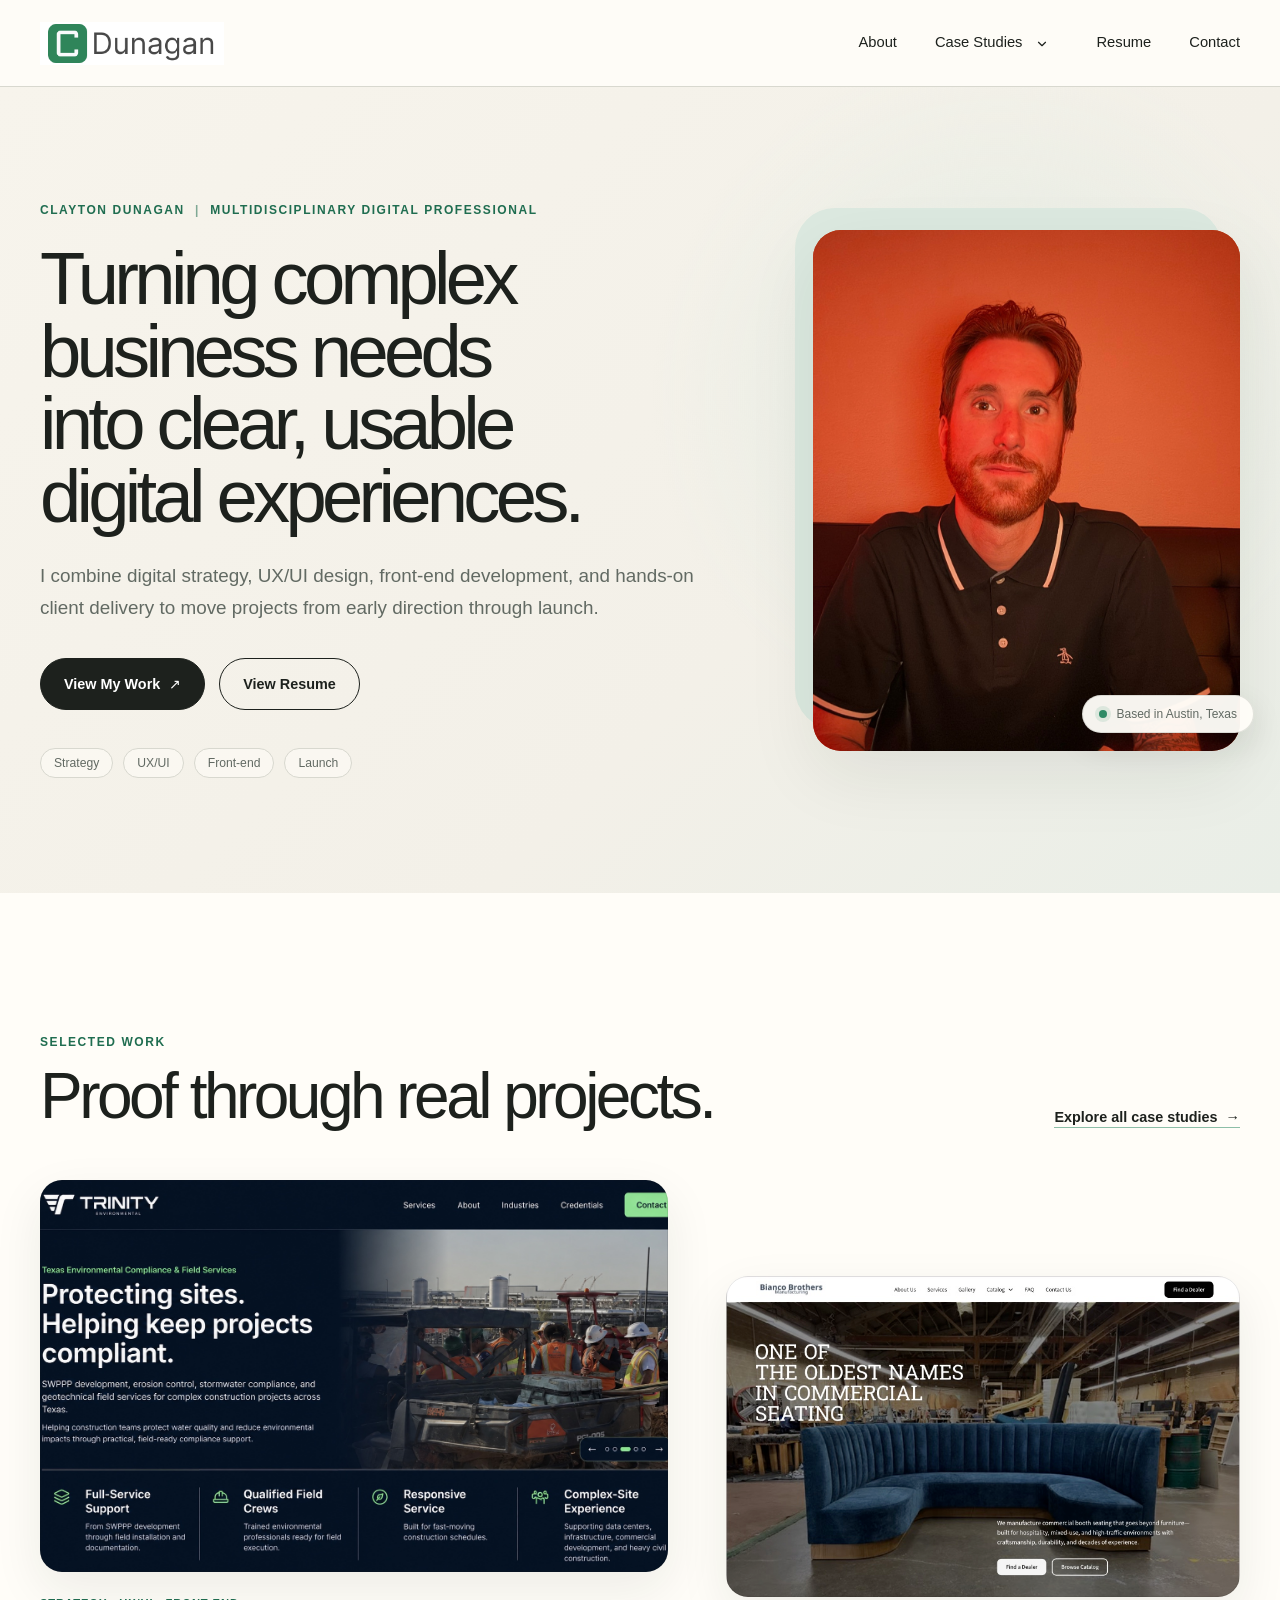
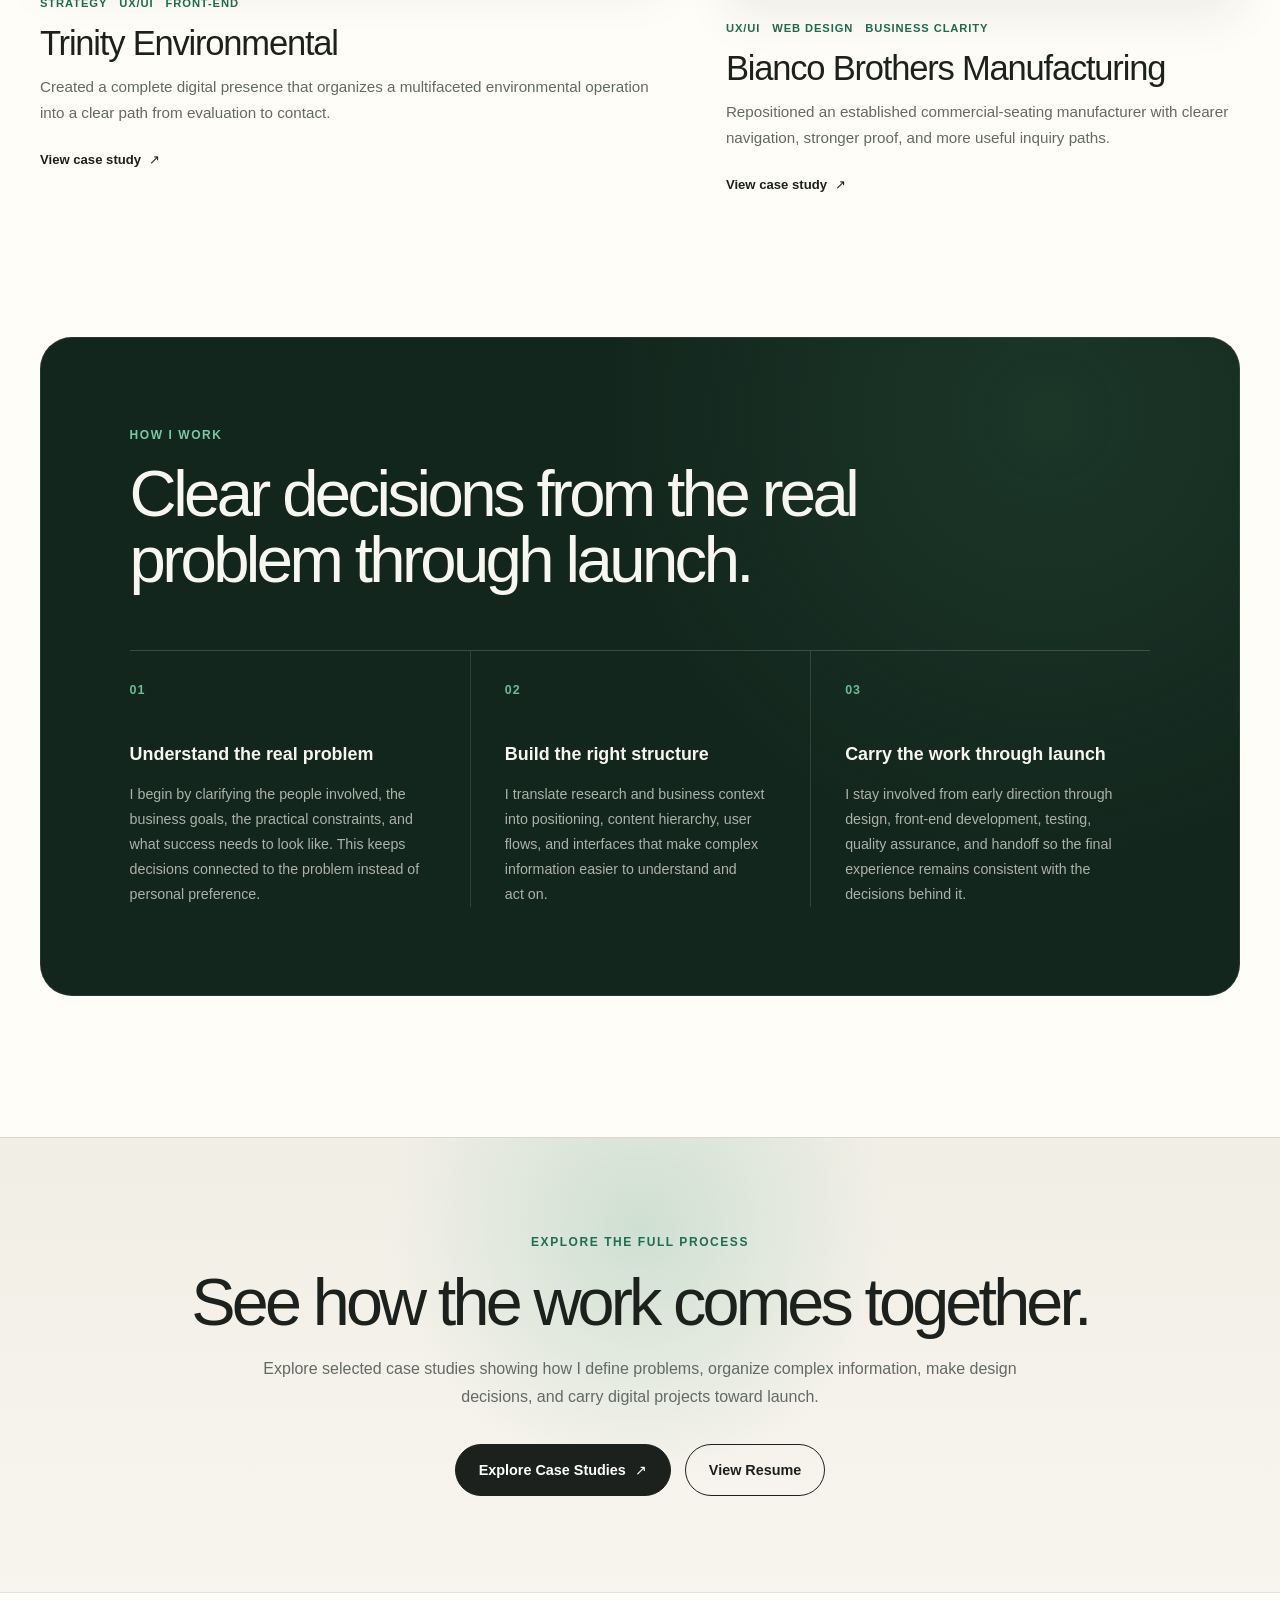
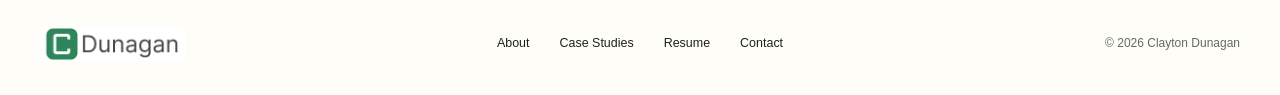
==== commit bb286c48: "Redesign and update portfolio for 2026" ====
--- a/index.html
+++ b/index.html
@@ -1,21 +1,99 @@
 <!DOCTYPE html>
-<html lang="en">
+<html lang="en-US">
 <head>
   <meta charset="UTF-8" />
   <meta name="viewport" content="width=device-width, initial-scale=1.0" />
-  <title>Clayton Dunagan | UI/UX Designer</title>
-  <link rel="stylesheet" href="style.css" />
+  <meta
+    name="description"
+    content="Clayton Dunagan is an Austin-based UX/UI designer and front-end developer who turns complex business needs into clear digital experiences from strategy through launch."
+  />
+  <title>Clayton Dunagan | UX/UI Designer &amp; Front-End Developer</title>
+  <meta name="author" content="Clayton Dunagan" />
+  <meta name="robots" content="index, follow, max-image-preview:large, max-snippet:-1, max-video-preview:-1" />
+  <meta name="theme-color" content="#13261d" />
+  <link rel="canonical" href="https://cdunagan.com/" />
+  <link rel="icon" href="/favicon.svg" type="image/svg+xml" />
+  <link rel="apple-touch-icon" href="/apple-touch-icon.png" />
+  <meta property="og:type" content="website" />
+  <meta property="og:site_name" content="Clayton Dunagan" />
+  <meta property="og:locale" content="en_US" />
+  <meta property="og:title" content="Clayton Dunagan | UX/UI Designer &amp; Front-End Developer" />
+  <meta property="og:description" content="Austin-based digital strategy, UX/UI design, front-end development, and client delivery from early direction through launch." />
+  <meta property="og:url" content="https://cdunagan.com/" />
+  <meta property="og:image" content="https://cdunagan.com/social/clayton-dunagan.jpg" />
+  <meta property="og:image:width" content="1200" />
+  <meta property="og:image:height" content="630" />
+  <meta property="og:image:alt" content="Clayton Dunagan, multidisciplinary digital professional" />
+  <meta name="twitter:card" content="summary_large_image" />
+  <meta name="twitter:title" content="Clayton Dunagan | UX/UI Designer &amp; Front-End Developer" />
+  <meta name="twitter:description" content="Austin-based digital strategy, UX/UI design, front-end development, and client delivery from early direction through launch." />
+  <meta name="twitter:image" content="https://cdunagan.com/social/clayton-dunagan.jpg" />
+  <meta name="twitter:image:alt" content="Clayton Dunagan, multidisciplinary digital professional" />
+  <script type="application/ld+json">
+    {
+      "@context": "https://schema.org",
+      "@graph": [
+        {
+          "@type": "WebSite",
+          "@id": "https://cdunagan.com/#website",
+          "url": "https://cdunagan.com/",
+          "name": "Clayton Dunagan",
+          "alternateName": ["Clayton Dunagan Portfolio", "cdunagan.com"],
+          "inLanguage": "en-US",
+          "publisher": {"@id": "https://cdunagan.com/#person"}
+        },
+        {
+          "@type": "Person",
+          "@id": "https://cdunagan.com/#person",
+          "name": "Clayton Dunagan",
+          "url": "https://cdunagan.com/",
+          "image": {
+            "@type": "ImageObject",
+            "url": "https://cdunagan.com/social/clayton-dunagan.jpg",
+            "width": 1200,
+            "height": 630
+          },
+          "jobTitle": "Multidisciplinary Digital Professional",
+          "description": "Austin-based digital professional working across strategy, UX/UI design, front-end development, and client delivery.",
+          "homeLocation": {"@type": "Place", "name": "Austin, Texas"},
+          "sameAs": ["https://www.linkedin.com/in/clayton-dunagan-955a961ab/"],
+          "knowsAbout": ["Digital Strategy", "UX Research", "UX/UI Design", "Front-End Development", "Project Delivery"]
+        },
+        {
+          "@type": "WebPage",
+          "@id": "https://cdunagan.com/#webpage",
+          "url": "https://cdunagan.com/",
+          "name": "Clayton Dunagan | UX/UI Designer & Front-End Developer",
+          "description": "Clayton Dunagan is an Austin-based UX/UI designer and front-end developer who turns complex business needs into clear digital experiences from strategy through launch.",
+          "isPartOf": {"@id": "https://cdunagan.com/#website"},
+          "about": {"@id": "https://cdunagan.com/#person"},
+          "primaryImageOfPage": {"@id": "https://cdunagan.com/#person-image"},
+          "inLanguage": "en-US"
+        },
+        {
+          "@type": "ImageObject",
+          "@id": "https://cdunagan.com/#person-image",
+          "url": "https://cdunagan.com/social/clayton-dunagan.jpg",
+          "contentUrl": "https://cdunagan.com/social/clayton-dunagan.jpg",
+          "width": 1200,
+          "height": 630,
+          "caption": "Clayton Dunagan, multidisciplinary digital professional"
+        }
+      ]
+    }
+  </script>
+  <link rel="stylesheet" href="style.css?v=20261022-home-3" />
 </head>
-<body>
+<body class="home-page">
+<a class="skip-link" href="#main-content">Skip to main content</a>
 
 <header class="site-header">
   <div class="site-header__container">
     <a href="index.html" class="site-header__logo-link" aria-label="Clayton Dunagan home">
-      <img
+      <img width="1200" height="280"
         src="./assets:/img:/global:/cdunagan-light-logo.png"
-        alt="Clayton Dunagan logo"
-        class="site-header__logo"
-      />
+        alt="Clayton Dunagan"
+        class="site-header__logo" decoding="async">
     </a>
 
     <button
@@ -32,119 +110,165 @@
 
     <nav class="site-nav" id="primary-navigation" aria-label="Primary navigation">
       <ul class="site-nav__list">
-        <li class="site-nav__item">
-          <a href="about.html" class="site-nav__link">About</a>
-        </li>
-
+        <li class="site-nav__item"><a href="about.html" class="site-nav__link">About</a></li>
         <li class="site-nav__item site-nav__item--dropdown">
           <div class="site-nav__dropdown-trigger">
             <a href="case-studies.html" class="site-nav__link">Case Studies</a>
-
-            <button
-              class="site-nav__link site-nav__link--with-icon site-nav__dropdown-toggle"
-              type="button"
-              aria-expanded="false"
-              aria-controls="case-studies-dropdown"
-              aria-label="Open Case Studies menu"
-            >
+            <button class="site-nav__link site-nav__link--with-icon site-nav__dropdown-toggle" type="button" aria-haspopup="true" aria-expanded="false" aria-controls="case-studies-dropdown" aria-label="Open Case Studies menu">
               <span class="site-nav__chevron" aria-hidden="true">
-                <svg
-                  width="14"
-                  height="14"
-                  viewBox="0 0 24 24"
-                  fill="none"
-                  xmlns="http://www.w3.org/2000/svg"
-                >
-                  <path
-                    d="M6 9L12 15L18 9"
-                    stroke="currentColor"
-                    stroke-width="2"
-                    stroke-linecap="round"
-                    stroke-linejoin="round"
-                  />
-                </svg>
+                <svg width="14" height="14" viewBox="0 0 24 24" fill="none" xmlns="http://www.w3.org/2000/svg"><path d="M6 9L12 15L18 9" stroke="currentColor" stroke-width="2" stroke-linecap="round" stroke-linejoin="round" /></svg>
               </span>
             </button>
           </div>
-
           <div class="site-nav__dropdown" id="case-studies-dropdown">
-            <a href="case-studies.html" class="site-nav__dropdown-link">
-              Case Studies Overview
-            </a>
-            <a href="bianco-brothers-case-study.html" class="site-nav__dropdown-link">
-              Bianco Brothers Case Study
-            </a>
-            <a href="sheltr-case-study.html" class="site-nav__dropdown-link">
-              Sheltr Case Study
-            </a>
+            <a href="case-studies.html" class="site-nav__dropdown-link">Case Studies Overview</a>
+            <a href="trinity-environmental-case-study.html" class="site-nav__dropdown-link">Trinity Environmental</a>
+            <a href="bianco-brothers-case-study.html" class="site-nav__dropdown-link">Bianco Brothers</a>
+            <a href="sheltr-case-study.html" class="site-nav__dropdown-link">Sheltr</a>
           </div>
         </li>
-
-        <li class="site-nav__item">
-          <a href="resume.html" class="site-nav__link">Resume</a>
-        </li>
-
-        <li class="site-nav__item">
-          <a href="contact.html" class="site-nav__link">Contact</a>
-        </li>
+        <li class="site-nav__item"><a href="resume.html" class="site-nav__link">Resume</a></li>
+        <li class="site-nav__item"><a href="contact.html" class="site-nav__link">Contact</a></li>
       </ul>
     </nav>
   </div>
 </header>
 
-<main>
+<main id="main-content" tabindex="-1">
   <section class="home-hero" aria-labelledby="home-hero-title">
-    <div class="home-hero__media">
-      <img
-        src="./assets:/img:/pages:/home:/Home-Hero.jpg"
-        alt="Portrait of Clayton Dunagan"
-        class="home-hero__image"
-      />
-      <div class="home-hero__overlay">
+    <div class="home-hero__container">
+      <div class="home-hero__content">
+        <p class="section-kicker">Clayton Dunagan <span aria-hidden="true">|</span> Multidisciplinary Digital Professional</p>
+
         <h1 id="home-hero-title" class="home-hero__title">
-          <span class="home-hero__title-line">UI/UX Designer —</span>
-          <span class="home-hero__title-line">Clayton Dunagan</span>
+          Turning complex business needs into clear, usable digital experiences.
         </h1>
+
+        <p class="home-hero__intro">
+          I combine digital strategy, UX/UI design, front-end development, and hands-on client delivery to move projects from early direction through launch.
+        </p>
+
+        <div class="button-group">
+          <a href="#selected-work" class="button button--primary">View My Work <span aria-hidden="true">↗</span></a>
+          <a href="resume.html" class="button button--secondary">View Resume</a>
+        </div>
+
+        <ul class="home-hero__capabilities" aria-label="Core capabilities">
+          <li>Strategy</li>
+          <li>UX/UI</li>
+          <li>Front-end</li>
+          <li>Launch</li>
+        </ul>
+      </div>
+
+      <div class="home-hero__portrait">
+        <div class="home-hero__portrait-frame">
+          <img width="1800" height="1350"
+            src="./assets:/img:/pages:/home:/Home-Hero.optimized.jpg"
+            alt="Clayton Dunagan seated beside a laptop"
+            class="home-hero__image" decoding="async" fetchpriority="high">
+        </div>
+        <p class="home-hero__location"><span aria-hidden="true"></span>Based in Austin, Texas</p>
       </div>
     </div>
   </section>
 
-  <section class="home-thinking" aria-labelledby="home-thinking-title">
-    <div class="home-thinking__container">
-      <h2 id="home-thinking-title" class="home-thinking__title">How I Think</h2>
-
-      <div class="home-thinking__content">
-        <p class="home-thinking__paragraph">
-          Good design begins with understanding people before proposing solutions. I focus on learning who users are, what they need to accomplish, and where friction exists before shaping structure or interface decisions.
+  <section class="home-work" id="selected-work" aria-labelledby="home-work-title">
+    <div class="site-container">
+      <div class="home-work__heading-row">
+        <div>
+          <p class="section-kicker">Selected Work</p>
+          <h2 id="home-work-title" class="section-title">Proof through real projects.</h2>
+        </div>
+        <a href="case-studies.html" class="text-link">Explore all case studies <span aria-hidden="true">→</span></a>
+      </div>
+
+      <div class="home-work__grid">
+        <article class="project-card project-card--featured">
+          <a href="trinity-environmental-case-study.html" class="project-card__image-link" aria-label="Explore the Trinity Environmental case study">
+            <img width="1672" height="941"
+              src="./assets:/img:/pages:/trinity:/profile-01-live-hero.optimized.jpg"
+              alt="Trinity Environmental website homepage"
+              class="project-card__image" decoding="async" loading="lazy">
+          </a>
+          <ul class="project-card__tags" aria-label="Trinity Environmental project disciplines">
+            <li>Strategy</li>
+            <li>UX/UI</li>
+            <li>Front-end</li>
+          </ul>
+          <h3 class="project-card__title">Trinity Environmental</h3>
+          <p class="project-card__description">
+            Created a complete digital presence that organizes a multifaceted environmental operation into a clear path from evaluation to contact.
+          </p>
+          <a href="trinity-environmental-case-study.html" class="project-card__link">View case study <span aria-hidden="true">↗</span></a>
+        </article>
+
+        <article class="project-card project-card--supporting">
+          <a href="bianco-brothers-case-study.html" class="project-card__image-link" aria-label="Explore the Bianco Brothers Manufacturing case study">
+            <img width="824" height="950"
+              src="./assets:/img:/pages:/case-studies:/BB-Thumbnail.optimized.jpg"
+              alt="Bianco Brothers Manufacturing website homepage"
+              class="project-card__image" decoding="async" loading="lazy">
+          </a>
+          <ul class="project-card__tags" aria-label="Bianco Brothers project disciplines">
+            <li>UX/UI</li>
+            <li>Web Design</li>
+            <li>Business Clarity</li>
+          </ul>
+          <h3 class="project-card__title">Bianco Brothers Manufacturing</h3>
+          <p class="project-card__description">
+            Repositioned an established commercial-seating manufacturer with clearer navigation, stronger proof, and more useful inquiry paths.
+          </p>
+          <a href="bianco-brothers-case-study.html" class="project-card__link">View case study <span aria-hidden="true">↗</span></a>
+        </article>
+      </div>
+    </div>
+  </section>
+
+  <section class="home-process" aria-labelledby="home-process-title">
+    <div class="site-container">
+      <div class="home-process__panel">
+        <p class="section-kicker section-kicker--light">How I Work</p>
+        <h2 id="home-process-title" class="home-process__title">Clear decisions from the real problem through launch.</h2>
+
+        <ol class="home-process__steps">
+          <li class="home-process__step">
+            <span class="home-process__number">01</span>
+            <h3>Understand the real problem</h3>
+            <p>
+              I begin by clarifying the people involved, the business goals, the practical constraints, and what success needs to look like. This keeps decisions connected to the problem instead of personal preference.
+            </p>
+          </li>
+          <li class="home-process__step">
+            <span class="home-process__number">02</span>
+            <h3>Build the right structure</h3>
+            <p>
+              I translate research and business context into positioning, content hierarchy, user flows, and interfaces that make complex information easier to understand and act on.
+            </p>
+          </li>
+          <li class="home-process__step">
+            <span class="home-process__number">03</span>
+            <h3>Carry the work through launch</h3>
+            <p>
+              I stay involved from early direction through design, front-end development, testing, quality assurance, and handoff so the final experience remains consistent with the decisions behind it.
+            </p>
+          </li>
+        </ol>
+      </div>
+    </div>
+  </section>
+
+  <section class="home-cta" aria-labelledby="home-cta-title">
+    <div class="site-container">
+      <div class="home-cta__panel">
+        <p class="section-kicker">Explore the Full Process</p>
+        <h2 id="home-cta-title" class="home-cta__title">See how the work comes together.</h2>
+        <p class="home-cta__text">
+          Explore selected case studies showing how I define problems, organize complex information, make design decisions, and carry digital projects toward launch.
         </p>
-
-        <p class="home-thinking__paragraph">
-          I design within real-world constraints. Timelines, technical realities, and business goals aren’t barriers — they create clarity when acknowledged early and designed around intentionally.
-        </p>
-
-        <p class="home-thinking__paragraph">
-          I care about outcomes more than artifacts. Design isn’t finished when it looks polished; it’s finished when it works in practice. I value testing, iteration, and learning from real use to improve what’s been built.
-        </p>
-      </div>
-    </div>
-  </section>
-
-  <section class="home-cta" aria-labelledby="home-cta-title">
-    <div class="home-cta__container">
-      <div class="home-cta__card">
-        <h2 id="home-cta-title" class="home-cta__title">Explore my work</h2>
-
-        <p class="home-cta__text">
-          If you’d like to see how I approach real projects, you can explore my case studies or view my resume.
-        </p>
-
-        <div class="home-cta__actions">
-          <a href="case-studies.html" class="home-cta__button home-cta__button--primary">
-            Case Studies
-          </a>
-          <a href="resume.html" class="home-cta__button home-cta__button--secondary">
-            Resume
-          </a>
+        <div class="button-group button-group--center">
+          <a href="case-studies.html" class="button button--primary">Explore Case Studies <span aria-hidden="true">↗</span></a>
+          <a href="resume.html" class="button button--secondary">View Resume</a>
         </div>
       </div>
     </div>
@@ -155,11 +279,10 @@
   <div class="site-footer__container">
     <div class="site-footer__top">
       <a href="index.html" class="site-footer__logo-link" aria-label="Clayton Dunagan home">
-        <img
+        <img width="1200" height="280"
           src="./assets:/img:/global:/cdunagan-light-logo.png"
-          alt="Clayton Dunagan logo"
-          class="site-footer__logo"
-        />
+          alt="Clayton Dunagan"
+          class="site-footer__logo" decoding="async" loading="lazy">
       </a>
 
       <nav class="site-footer__nav" aria-label="Footer navigation">
@@ -171,38 +294,12 @@
         </ul>
       </nav>
 
-      <a
-        href="https://www.linkedin.com/in/clayton-dunagan-955a961ab/"
-        class="site-footer__social-link"
-        aria-label="LinkedIn"
-        target="_blank"
-        rel="noopener noreferrer"
-      >
-        <svg
-          class="site-footer__social-icon"
-          width="20"
-          height="20"
-          viewBox="0 0 24 24"
-          fill="currentColor"
-          xmlns="http://www.w3.org/2000/svg"
-          aria-hidden="true"
-        >
-          <path
-            d="M6.94 8.5H3.56V20H6.94V8.5ZM5.25 3C4.17 3 3.5 3.71 3.5 4.64C3.5 5.55 4.15 6.29 5.21 6.29H5.23C6.33 6.29 7 5.55 7 4.64C6.98 3.71 6.33 3 5.25 3ZM20.5 12.39C20.5 8.86 18.62 7.22 16.12 7.22C14.1 7.22 13.2 8.33 12.69 9.11V8.5H9.31C9.35 9.5 9.31 20 9.31 20H12.69V13.58C12.69 13.24 12.72 12.91 12.81 12.67C13.08 12.01 13.69 11.32 14.73 11.32C16.09 11.32 16.63 12.35 16.63 13.87V20H20V13.48C20 9.99 18.14 8.5 15.66 8.5C14.06 8.5 13.35 9.38 12.94 10V8.5H9.56C9.6 9.47 9.56 20 9.56 20H12.94V13.38C12.94 13.03 12.97 12.69 13.06 12.45C13.31 11.79 13.87 11.11 14.9 11.11C16.24 11.11 16.81 12.14 16.81 13.66V20H20.19V13.27C20.19 9.76 18.36 8.5 16.12 8.5C14.31 8.5 13.42 9.52 12.94 10.18V8.5H9.56C9.61 9.5 9.56 20 9.56 20H12.94V13.58C12.94 13.24 12.97 12.91 13.06 12.67C13.33 12.01 13.94 11.32 14.98 11.32C16.34 11.32 16.88 12.35 16.88 13.87V20H20.25L20.5 12.39Z"
-          />
-        </svg>
-      </a>
-    </div>
-
-    <div class="site-footer__divider"></div>
-
-    <div class="site-footer__bottom">
-      <p class="site-footer__copyright">© 2026 All rights reserved</p>
+      <p class="site-footer__copyright">© 2026 Clayton Dunagan</p>
     </div>
   </div>
 </footer>
 
-<script src="script.js"></script>
+<script src="script.js?v=20261022-polish-1"></script>
 
 </body>
-</html>+</html>
--- a/style.css
+++ b/style.css
@@ -8,6 +8,263 @@
   box-sizing: border-box;
   margin: 0;
   padding: 0;
+}
+
+/* =========================================================
+   RESUME PAGE 2026
+   Approved direction: Warm Precision
+========================================================= */
+
+.resume-page-v2 main {
+  overflow: hidden;
+}
+
+/* ---------- Resume hero ---------- */
+
+.resume-v2-hero {
+  background:
+    radial-gradient(circle at 88% 12%, rgba(220, 233, 224, 0.62), transparent 28%),
+    var(--color-paper);
+  padding: clamp(88px, 11vw, 154px) 0 clamp(96px, 12vw, 166px);
+}
+
+.resume-v2-hero__container {
+  width: min(calc(100% - 64px), var(--container-width));
+  margin-inline: auto;
+  display: grid;
+  grid-template-columns: minmax(0, 1.08fr) minmax(380px, 0.92fr);
+  align-items: end;
+  gap: clamp(64px, 10vw, 154px);
+}
+
+.resume-v2-hero__heading h1 {
+  margin: 22px 0 0;
+  color: var(--color-ink);
+  font-size: clamp(5rem, 10vw, 8.5rem);
+  font-weight: 500;
+  line-height: 0.84;
+  letter-spacing: -0.075em;
+}
+
+.resume-v2-hero__content {
+  padding: 38px 0 0;
+  border-top: 1px solid var(--color-line);
+}
+
+.resume-v2-hero__content > p {
+  max-width: 620px;
+  margin: 0;
+  color: var(--color-muted);
+  font-size: clamp(0.98rem, 1.35vw, 1.08rem);
+  line-height: 1.76;
+  text-wrap: pretty;
+}
+
+/* ---------- Resume document ---------- */
+
+.resume-v2-document {
+  position: relative;
+  isolation: isolate;
+  background:
+    radial-gradient(circle at 78% 12%, rgba(73, 135, 101, 0.15), transparent 31%),
+    var(--color-green-dark);
+  padding: clamp(96px, 11vw, 152px) 0;
+  color: #f8f6f0;
+}
+
+.resume-v2-document::after {
+  content: "";
+  position: absolute;
+  inset: 0;
+  z-index: -1;
+  background-image: linear-gradient(rgba(255, 255, 255, 0.018) 1px, transparent 1px);
+  background-size: 100% 86px;
+  pointer-events: none;
+}
+
+.resume-v2-document__header {
+  margin-bottom: 42px;
+  display: flex;
+  align-items: flex-end;
+  justify-content: space-between;
+  gap: 40px;
+}
+
+.resume-v2-document__header h2 {
+  margin: 18px 0 0;
+  color: #f8f6f0;
+  font-size: clamp(3rem, 6.1vw, 5.4rem);
+  font-weight: 500;
+  line-height: 0.96;
+  letter-spacing: -0.062em;
+}
+
+.resume-v2-document__actions {
+  padding-bottom: 5px;
+  display: flex;
+  align-items: center;
+  gap: 28px;
+}
+
+.resume-v2-document__actions p {
+  margin: 0;
+  color: rgba(248, 246, 240, 0.62);
+  font-size: 0.78rem;
+  line-height: 1.4;
+  white-space: nowrap;
+}
+
+.resume-v2-document__actions p span {
+  margin-inline: 7px;
+  opacity: 0.55;
+}
+
+.resume-v2-document__button {
+  border-color: #f8f6f0;
+  background-color: #f8f6f0;
+  color: var(--color-ink);
+}
+
+.resume-v2-document__button:hover,
+.resume-v2-document__button:focus-visible {
+  border-color: var(--color-mint);
+  background-color: var(--color-mint);
+  color: var(--color-green-dark);
+}
+
+.resume-v2-document__frame {
+  min-height: 780px;
+  padding: clamp(38px, 6vw, 74px);
+  border: 1px solid rgba(220, 233, 224, 0.22);
+  border-radius: var(--radius-large);
+  display: flex;
+  align-items: center;
+  justify-content: center;
+  background-color: var(--color-green-panel);
+  box-shadow: inset 0 1px 0 rgba(255, 255, 255, 0.025);
+}
+
+.resume-v2-document__preview-link {
+  width: min(100%, 650px);
+  display: block;
+  text-decoration: none;
+  transition: transform 240ms ease, box-shadow 240ms ease;
+}
+
+.resume-v2-document__preview-link:hover,
+.resume-v2-document__preview-link:focus-visible {
+  transform: translateY(-4px);
+}
+
+.resume-v2-document__image {
+  width: 100%;
+  height: auto;
+  display: block;
+  background-color: var(--color-white);
+  box-shadow: 0 28px 70px rgba(0, 0, 0, 0.28);
+}
+
+/* ---------- Resume responsive behavior ---------- */
+
+@media (max-width: 960px) {
+  .resume-v2-hero__container {
+    grid-template-columns: minmax(0, 0.86fr) minmax(360px, 1.14fr);
+    gap: 54px;
+  }
+
+  .resume-v2-hero__heading h1 {
+    font-size: clamp(4.6rem, 10vw, 6.7rem);
+  }
+
+  .resume-v2-document__frame {
+    min-height: 680px;
+  }
+}
+
+@media (max-width: 820px) {
+  .resume-v2-hero__container {
+    width: min(calc(100% - 40px), var(--container-width));
+    grid-template-columns: 1fr;
+    align-items: start;
+    gap: 54px;
+  }
+
+  .resume-v2-hero__heading h1 {
+    font-size: clamp(4.5rem, 16vw, 7rem);
+  }
+
+  .resume-v2-hero__content {
+    max-width: 700px;
+  }
+
+  .resume-v2-document__header {
+    align-items: flex-start;
+    flex-direction: column;
+  }
+
+  .resume-v2-document__actions {
+    width: 100%;
+    justify-content: space-between;
+  }
+
+  .resume-v2-document__frame {
+    min-height: 0;
+  }
+}
+
+@media (max-width: 520px) {
+  .resume-v2-hero {
+    padding: 70px 0 82px;
+  }
+
+  .resume-v2-hero__container {
+    width: min(calc(100% - 32px), var(--container-width));
+    gap: 48px;
+  }
+
+  .resume-v2-hero__heading h1 {
+    font-size: clamp(4.3rem, 23vw, 5.6rem);
+  }
+
+  .resume-v2-hero__content {
+    padding-top: 28px;
+  }
+
+  .resume-v2-hero__content > p {
+    font-size: 0.96rem;
+    line-height: 1.72;
+  }
+
+  .resume-v2-document {
+    padding: 74px 0;
+  }
+
+  .resume-v2-document__header {
+    margin-bottom: 34px;
+  }
+
+  .resume-v2-document__header h2 {
+    font-size: clamp(2.85rem, 14vw, 3.7rem);
+  }
+
+  .resume-v2-document__actions {
+    align-items: stretch;
+    flex-direction: column;
+    gap: 18px;
+  }
+
+  .resume-v2-document__button {
+    width: 100%;
+  }
+
+  .resume-v2-document__frame {
+    padding: 28px 20px;
+    border-radius: 22px;
+  }
+
+  .resume-v2-document__preview-link {
+    width: 100%;
+  }
 }
 
 html {
@@ -116,12 +373,16 @@
   border: none;
   cursor: pointer;
   font-family: inherit;
-  padding: 0;
-  min-width: auto;
+  width: 32px;
+  min-width: 32px;
+  min-height: 32px;
+  padding: 8px;
+  border-radius: 50%;
 }
 
 .site-nav__dropdown-toggle:focus-visible {
-  outline: none;
+  outline: 3px solid #1f6d50;
+  outline-offset: 2px;
 }
 
 .site-nav__dropdown-toggle .site-nav__chevron {
@@ -169,6 +430,12 @@
 .site-nav__dropdown-link:focus-visible {
   background-color: #f5f5f5;
   opacity: 1;
+}
+
+.site-nav__dropdown-link[aria-current="page"] {
+  background-color: #e8f1ec;
+  color: var(--color-green-dark, #13261d);
+  font-weight: 650;
 }
 
 /* =========================
@@ -3814,22 +4081,75 @@
     font-size: 14px;
   }
 
+  /* Mobile footer layout fix */
   .site-footer__container {
-    padding: 48px 20px 32px;
+    padding: 22px 14px 14px;
   }
 
   .site-footer__top {
-    gap: 20px;
+    display: flex !important;
+    flex-direction: row !important;
+    align-items: center !important;
+    justify-content: space-between !important;
+    gap: 8px !important;
+    text-align: left;
+  }
+
+  .site-footer__logo-link {
+    flex: 0 0 auto;
+    justify-self: auto;
+  }
+
+  .site-footer__logo {
+    height: 28px;
+    width: auto;
+  }
+
+  .site-footer__nav {
+    flex: 1 1 auto;
+    width: auto;
+    min-width: 0;
+    justify-self: auto;
   }
 
   .site-footer__nav-list {
-    flex-wrap: wrap;
+    display: flex !important;
+    flex-direction: row !important;
+    flex-wrap: nowrap !important;
+    align-items: center !important;
+    justify-content: center !important;
+    gap: 7px !important;
+    width: 100%;
+  }
+
+  .site-footer__nav-link {
+    display: inline-flex;
+    align-items: center;
     justify-content: center;
-    gap: 12px 18px;
-  }
-
-  .site-footer__nav-link {
-    font-size: 14px;
+    font-size: 11.75px;
+    line-height: 1;
+    white-space: nowrap;
+  }
+
+  .site-footer__social-link {
+    flex: 0 0 auto;
+    justify-self: auto;
+    line-height: 1;
+  }
+
+  .site-footer__social-icon {
+    width: 17px;
+    height: 17px;
+  }
+
+  .site-footer__divider {
+    margin: 14px 0 9px;
+  }
+
+  .site-footer__copyright {
+    font-size: 13px;
+    line-height: 1.3;
+    text-align: center;
   }
 }
 
@@ -3853,10 +4173,50 @@
     height: 42px;
   }
 
+  .site-footer__container {
+    padding: 20px 12px 14px;
+  }
+
+  .site-footer__top {
+    display: flex !important;
+    flex-direction: row !important;
+    align-items: center !important;
+    justify-content: space-between !important;
+    gap: 6px !important;
+  }
+
+  .site-footer__logo {
+    height: 26px;
+    width: auto;
+  }
+
+  .site-footer__nav {
+    flex: 1 1 auto;
+    min-width: 0;
+  }
+
   .site-footer__nav-list {
-    display: grid;
-    grid-template-columns: repeat(2, auto);
-    gap: 12px 20px;
+    display: flex !important;
+    flex-direction: row !important;
+    flex-wrap: nowrap !important;
+    align-items: center !important;
+    justify-content: center !important;
+    gap: 5px !important;
+  }
+
+  .site-footer__nav-link {
+    font-size: 10.75px;
+    line-height: 1;
+    white-space: nowrap;
+  }
+
+  .site-footer__social-icon {
+    width: 16px;
+    height: 16px;
+  }
+
+  .site-footer__divider {
+    margin: 12px 0 8px;
   }
 }
 
@@ -3882,4 +4242,3986 @@
 
 .site-footer {
   margin-top: auto;
-}+}
+
+/* =========================================================
+   2026 PORTFOLIO FOUNDATION
+   Approved direction: Warm Precision
+========================================================= */
+
+:root {
+  --color-paper: #f3f0e8;
+  --color-surface: #fffdf8;
+  --color-surface-muted: #ebe9e1;
+  --color-ink: #1d211d;
+  --color-muted: #626a63;
+  --color-line: #d8d8cf;
+  --color-green: #2f8b66;
+  --color-green-text: #1f6d50;
+  --color-green-dark: #13261d;
+  --color-green-panel: #1d3328;
+  --color-mint: #dce9e0;
+  --color-white: #ffffff;
+  --shadow-soft: 0 24px 70px rgba(29, 33, 29, 0.08);
+  --container-width: 1200px;
+  --radius-small: 14px;
+  --radius-medium: 22px;
+  --radius-large: 32px;
+  --transition-standard: 180ms ease;
+  --font-sans: "Avenir Next", "Segoe UI", "Helvetica Neue", Arial, sans-serif;
+}
+
+html {
+  color-scheme: light;
+  scroll-padding-top: 96px;
+}
+
+body {
+  font-family: var(--font-sans);
+  background-color: var(--color-paper);
+  color: var(--color-ink);
+  line-height: 1.6;
+  font-synthesis: none;
+  text-rendering: optimizeLegibility;
+  -webkit-font-smoothing: antialiased;
+}
+
+h1,
+h2,
+h3 {
+  text-wrap: balance;
+}
+
+main[tabindex="-1"]:focus {
+  outline: none;
+}
+
+::selection {
+  background-color: var(--color-mint);
+  color: var(--color-green-dark);
+}
+
+a {
+  color: inherit;
+}
+
+.skip-link {
+  position: fixed;
+  top: 12px;
+  left: 12px;
+  z-index: 2000;
+  padding: 12px 18px;
+  border-radius: 999px;
+  background-color: var(--color-green-dark);
+  color: var(--color-white);
+  font-size: 0.88rem;
+  font-weight: 700;
+  text-decoration: none;
+  transform: translateY(-160%);
+  transition: transform var(--transition-standard);
+}
+
+.skip-link:focus {
+  transform: translateY(0);
+}
+
+a:focus-visible,
+button:focus-visible {
+  outline: 3px solid var(--color-green);
+  outline-offset: 4px;
+}
+
+.site-container {
+  width: min(calc(100% - 64px), var(--container-width));
+  margin-inline: auto;
+}
+
+.section-kicker {
+  margin: 0;
+  color: var(--color-green-text);
+  font-size: 0.75rem;
+  font-weight: 700;
+  line-height: 1.4;
+  letter-spacing: 0.13em;
+  text-transform: uppercase;
+}
+
+.section-kicker span {
+  display: inline-block;
+  margin-inline: 0.45em;
+  color: currentColor;
+  opacity: 0.55;
+}
+
+.section-kicker--light {
+  color: #76c9a3;
+}
+
+.section-title {
+  margin: 14px 0 0;
+  color: var(--color-ink);
+  font-size: clamp(2.5rem, 5vw, 4.65rem);
+  font-weight: 500;
+  line-height: 0.98;
+  letter-spacing: -0.055em;
+  text-wrap: balance;
+}
+
+.button-group {
+  display: flex;
+  align-items: center;
+  gap: 14px;
+  flex-wrap: wrap;
+}
+
+.button-group--center {
+  justify-content: center;
+}
+
+.button {
+  min-height: 52px;
+  padding: 0 23px;
+  border: 1px solid var(--color-ink);
+  border-radius: 999px;
+  display: inline-flex;
+  align-items: center;
+  justify-content: center;
+  gap: 9px;
+  font-size: 0.9rem;
+  font-weight: 600;
+  line-height: 1;
+  text-decoration: none;
+  transition:
+    background-color var(--transition-standard),
+    border-color var(--transition-standard),
+    color var(--transition-standard),
+    transform var(--transition-standard);
+}
+
+.button:hover {
+  transform: translateY(-2px);
+}
+
+.button--primary {
+  background-color: var(--color-ink);
+  color: var(--color-white);
+}
+
+.button--primary:hover,
+.button--primary:focus-visible {
+  background-color: var(--color-green-dark);
+  border-color: var(--color-green-dark);
+}
+
+.button--secondary {
+  background-color: transparent;
+  color: var(--color-ink);
+}
+
+.button--secondary:hover,
+.button--secondary:focus-visible {
+  background-color: var(--color-white);
+  border-color: var(--color-green-dark);
+}
+
+.text-link,
+.project-card__link {
+  width: fit-content;
+  display: inline-flex;
+  align-items: center;
+  gap: 8px;
+  border-bottom: 1px solid rgba(47, 139, 102, 0.55);
+  color: var(--color-ink);
+  font-size: 0.9rem;
+  font-weight: 600;
+  line-height: 1.4;
+  text-decoration: none;
+  transition:
+    border-color var(--transition-standard),
+    color var(--transition-standard),
+    gap var(--transition-standard);
+}
+
+.text-link:hover,
+.text-link:focus-visible,
+.project-card__link:hover,
+.project-card__link:focus-visible {
+  gap: 12px;
+  border-color: var(--color-green);
+  color: var(--color-green-text);
+}
+
+/* ---------- Shared header ---------- */
+
+.site-header {
+  position: relative;
+  z-index: 1000;
+  background-color: rgba(255, 253, 248, 0.96);
+  border-bottom: 1px solid var(--color-line);
+}
+
+.site-header__container {
+  width: min(calc(100% - 64px), var(--container-width));
+  max-width: none;
+  min-height: 86px;
+  margin-inline: auto;
+  padding: 18px 0;
+}
+
+.site-header__logo {
+  height: 43px;
+}
+
+.site-nav__list {
+  gap: 38px;
+}
+
+.site-nav__link {
+  position: relative;
+  color: var(--color-ink);
+  font-size: 0.92rem;
+  font-weight: 500;
+}
+
+.site-nav__link::after {
+  content: "";
+  position: absolute;
+  right: 0;
+  bottom: -8px;
+  left: 0;
+  height: 1px;
+  background-color: var(--color-green);
+  transform: scaleX(0);
+  transform-origin: left;
+  transition: transform var(--transition-standard);
+}
+
+.site-nav__link:hover,
+.site-nav__link:focus-visible {
+  color: var(--color-green-dark);
+}
+
+.site-nav__link:hover::after,
+.site-nav__link:focus-visible::after,
+.site-nav__link[aria-current]::after {
+  transform: scaleX(1);
+}
+
+/* ---------- Homepage hero ---------- */
+
+.home-page main {
+  overflow: hidden;
+}
+
+.home-hero {
+  background:
+    radial-gradient(circle at 78% 38%, rgba(220, 233, 224, 0.72), transparent 31%),
+    linear-gradient(135deg, #f7f4ec 0%, var(--color-paper) 62%, #e9eee7 100%);
+  padding: clamp(72px, 9vw, 124px) 0;
+}
+
+.home-hero__container {
+  width: min(calc(100% - 64px), var(--container-width));
+  margin-inline: auto;
+  display: grid;
+  grid-template-columns: minmax(0, 1.2fr) minmax(330px, 0.75fr);
+  align-items: center;
+  gap: clamp(54px, 7vw, 104px);
+}
+
+.home-hero__content {
+  position: relative;
+  z-index: 2;
+}
+
+.home-hero__title {
+  max-width: 770px;
+  margin: 24px 0 26px;
+  color: var(--color-ink);
+  font-size: clamp(3.25rem, 5.8vw, 5.25rem);
+  font-weight: 500;
+  line-height: 0.98;
+  letter-spacing: -0.064em;
+  text-wrap: balance;
+}
+
+.home-hero__intro {
+  max-width: 680px;
+  margin: 0 0 34px;
+  color: var(--color-muted);
+  font-size: clamp(1rem, 1.5vw, 1.18rem);
+  line-height: 1.7;
+  text-wrap: pretty;
+}
+
+.home-hero__capabilities {
+  margin: 38px 0 0;
+  padding: 0;
+  display: flex;
+  align-items: center;
+  gap: 10px;
+  flex-wrap: wrap;
+  list-style: none;
+}
+
+.home-hero__capabilities li {
+  padding: 8px 13px;
+  border: 1px solid var(--color-line);
+  border-radius: 999px;
+  background-color: rgba(255, 253, 248, 0.56);
+  color: var(--color-muted);
+  font-size: 0.76rem;
+  font-weight: 500;
+  line-height: 1;
+}
+
+.home-hero__portrait {
+  position: relative;
+  isolation: isolate;
+}
+
+.home-hero__portrait::before {
+  content: "";
+  position: absolute;
+  inset: -22px 18px 22px -18px;
+  z-index: -1;
+  border-radius: 40px;
+  background-color: var(--color-mint);
+}
+
+.home-hero__portrait-frame {
+  aspect-ratio: 0.82;
+  overflow: hidden;
+  border-radius: 28px;
+  background-color: #bc4b28;
+  box-shadow: var(--shadow-soft);
+}
+
+.home-hero__image {
+  width: 100%;
+  height: 100%;
+  display: block;
+  object-fit: cover;
+  object-position: 62% center;
+}
+
+.home-hero__location {
+  position: absolute;
+  right: -14px;
+  bottom: 18px;
+  margin: 0;
+  padding: 12px 16px;
+  border: 1px solid rgba(29, 33, 29, 0.12);
+  border-radius: 999px;
+  display: inline-flex;
+  align-items: center;
+  gap: 9px;
+  background-color: rgba(255, 253, 248, 0.96);
+  box-shadow: 0 12px 32px rgba(29, 33, 29, 0.11);
+  color: var(--color-muted);
+  font-size: 0.75rem;
+  font-weight: 500;
+  line-height: 1;
+  white-space: nowrap;
+}
+
+.home-hero__location span {
+  width: 8px;
+  height: 8px;
+  border-radius: 50%;
+  background-color: var(--color-green);
+  box-shadow: 0 0 0 4px rgba(47, 139, 102, 0.12);
+}
+
+/* ---------- Selected work ---------- */
+
+.home-work {
+  background-color: var(--color-surface);
+  padding: clamp(96px, 11vw, 154px) 0;
+}
+
+.home-work__heading-row {
+  margin-bottom: 52px;
+  display: flex;
+  align-items: flex-end;
+  justify-content: space-between;
+  gap: 32px;
+}
+
+.home-work__grid {
+  display: grid;
+  grid-template-columns: minmax(0, 1.1fr) minmax(0, 0.9fr);
+  align-items: start;
+  gap: clamp(28px, 4.5vw, 66px);
+}
+
+.project-card {
+  min-width: 0;
+}
+
+.project-card--supporting {
+  margin-top: 96px;
+}
+
+.project-card__image-link {
+  position: relative;
+  overflow: hidden;
+  border-radius: var(--radius-medium);
+  display: block;
+  background-color: var(--color-surface-muted);
+  box-shadow: 0 18px 50px rgba(29, 33, 29, 0.08);
+}
+
+.project-card__image-link::after {
+  content: "";
+  position: absolute;
+  inset: 0;
+  border: 1px solid rgba(29, 33, 29, 0.1);
+  border-radius: inherit;
+  pointer-events: none;
+}
+
+.project-card__image {
+  width: 100%;
+  aspect-ratio: 16 / 10;
+  display: block;
+  object-fit: cover;
+  object-position: top center;
+  transition: transform 420ms cubic-bezier(0.2, 0.75, 0.2, 1);
+}
+
+.project-card__image-link:hover .project-card__image,
+.project-card__image-link:focus-visible .project-card__image {
+  transform: scale(1.018);
+}
+
+.project-card__tags {
+  margin: 24px 0 0;
+  padding: 0;
+  display: flex;
+  align-items: center;
+  gap: 12px;
+  flex-wrap: wrap;
+  list-style: none;
+}
+
+.project-card__tags li {
+  color: var(--color-green-text);
+  font-size: 0.7rem;
+  font-weight: 700;
+  line-height: 1.3;
+  letter-spacing: 0.08em;
+  text-transform: uppercase;
+}
+
+.project-card__title {
+  margin: 14px 0 12px;
+  color: var(--color-ink);
+  font-size: clamp(1.55rem, 2.7vw, 2.35rem);
+  font-weight: 500;
+  line-height: 1.08;
+  letter-spacing: -0.035em;
+}
+
+.project-card__description {
+  max-width: 640px;
+  margin: 0 0 20px;
+  color: var(--color-muted);
+  font-size: 0.95rem;
+  line-height: 1.7;
+  text-wrap: pretty;
+}
+
+.project-card__link {
+  border-bottom: 0;
+  font-size: 0.82rem;
+}
+
+/* ---------- How I work ---------- */
+
+.home-process {
+  background-color: var(--color-surface);
+  padding: 0 0 clamp(96px, 11vw, 154px);
+}
+
+.home-process__panel {
+  position: relative;
+  overflow: hidden;
+  padding: clamp(58px, 7vw, 92px);
+  border-radius: var(--radius-large);
+  background:
+    radial-gradient(circle at 84% 12%, rgba(73, 135, 101, 0.17), transparent 38%),
+    var(--color-green-dark);
+  color: var(--color-white);
+}
+
+.home-process__panel::after {
+  content: "";
+  position: absolute;
+  inset: 0;
+  border: 1px solid rgba(255, 255, 255, 0.08);
+  border-radius: inherit;
+  pointer-events: none;
+}
+
+.home-process__title {
+  max-width: 790px;
+  margin: 18px 0 58px;
+  color: #f8f6f0;
+  font-size: clamp(2.6rem, 5.1vw, 4.8rem);
+  font-weight: 500;
+  line-height: 1;
+  letter-spacing: -0.055em;
+  text-wrap: balance;
+}
+
+.home-process__steps {
+  margin: 0;
+  padding: 0;
+  display: grid;
+  grid-template-columns: repeat(3, 1fr);
+  border-top: 1px solid rgba(255, 255, 255, 0.17);
+  list-style: none;
+}
+
+.home-process__step {
+  min-width: 0;
+  padding: 30px 34px 0 0;
+}
+
+.home-process__step + .home-process__step {
+  padding-left: 34px;
+  border-left: 1px solid rgba(255, 255, 255, 0.13);
+}
+
+.home-process__number {
+  display: block;
+  margin-bottom: 42px;
+  color: #69bd96;
+  font-size: 0.78rem;
+  font-weight: 700;
+  letter-spacing: 0.08em;
+}
+
+.home-process__step h3 {
+  margin: 0 0 16px;
+  color: #f8f6f0;
+  font-size: 1.12rem;
+  font-weight: 600;
+  line-height: 1.3;
+}
+
+.home-process__step p {
+  margin: 0;
+  color: rgba(248, 246, 240, 0.67);
+  font-size: 0.89rem;
+  line-height: 1.75;
+  text-wrap: pretty;
+}
+
+/* ---------- Closing CTA ---------- */
+
+.home-cta {
+  background-color: var(--color-surface);
+  padding: 0;
+}
+
+.home-cta .site-container {
+  max-width: none;
+  width: 100%;
+}
+
+.home-cta__panel {
+  min-height: 440px;
+  padding: 96px 32px;
+  border-top: 1px solid var(--color-line);
+  display: flex;
+  flex-direction: column;
+  align-items: center;
+  justify-content: center;
+  background:
+    radial-gradient(circle at 50% 20%, rgba(199, 220, 205, 0.82), transparent 34%),
+    linear-gradient(180deg, #f1eee6 0%, #f8f5ee 100%);
+  text-align: center;
+}
+
+.home-cta__title {
+  max-width: 980px;
+  margin: 18px auto 20px;
+  color: var(--color-ink);
+  font-size: clamp(2.65rem, 5.2vw, 4.95rem);
+  font-weight: 500;
+  line-height: 1;
+  letter-spacing: -0.058em;
+  text-wrap: balance;
+}
+
+.home-cta__text {
+  max-width: 760px;
+  margin: 0 auto 34px;
+  color: var(--color-muted);
+  font-size: 1rem;
+  line-height: 1.7;
+  text-wrap: pretty;
+}
+
+/* ---------- Shared footer ---------- */
+
+.site-footer {
+  background-color: var(--color-surface);
+  border-top: 1px solid rgba(216, 216, 207, 0.72);
+}
+
+.site-footer__container {
+  width: min(calc(100% - 64px), var(--container-width));
+  max-width: none;
+  margin-inline: auto;
+  padding: 34px 0;
+}
+
+.site-footer__top {
+  display: grid;
+  grid-template-columns: 1fr auto 1fr;
+  align-items: center;
+  gap: 28px;
+}
+
+.site-footer__logo {
+  height: 34px;
+}
+
+.site-footer__nav-list {
+  gap: 30px;
+}
+
+.site-footer__nav-link {
+  color: var(--color-ink);
+  font-size: 0.78rem;
+  font-weight: 500;
+}
+
+.site-footer__nav-link:hover,
+.site-footer__nav-link:focus-visible {
+  color: var(--color-green-text);
+}
+
+.site-footer__copyright {
+  justify-self: end;
+  color: var(--color-muted);
+  font-size: 0.75rem;
+  line-height: 1.4;
+}
+
+/* ---------- Foundation responsive behavior ---------- */
+
+@media (max-width: 1040px) {
+  .home-hero__container {
+    grid-template-columns: minmax(0, 1fr) minmax(300px, 0.7fr);
+    gap: 50px;
+  }
+
+  .home-hero__title {
+    font-size: clamp(3.1rem, 6vw, 4.4rem);
+  }
+
+  .home-work__grid {
+    gap: 34px;
+  }
+
+  .project-card--supporting {
+    margin-top: 64px;
+  }
+
+  .home-process__panel {
+    padding: 58px 44px;
+  }
+
+  .home-process__step {
+    padding-right: 22px;
+  }
+
+  .home-process__step + .home-process__step {
+    padding-left: 22px;
+  }
+}
+
+@media (max-width: 820px) {
+  .site-container,
+  .site-header__container,
+  .home-hero__container,
+  .site-footer__container {
+    width: min(calc(100% - 40px), var(--container-width));
+  }
+
+  .home-hero {
+    padding: 66px 0 82px;
+  }
+
+  .home-hero__container {
+    grid-template-columns: 1fr;
+  }
+
+  .home-hero__content {
+    max-width: 720px;
+  }
+
+  .home-hero__portrait {
+    width: min(100%, 560px);
+    margin-left: auto;
+  }
+
+  .home-hero__portrait-frame {
+    aspect-ratio: 1 / 0.88;
+  }
+
+  .home-work__heading-row {
+    align-items: flex-start;
+    flex-direction: column;
+  }
+
+  .home-work__grid {
+    grid-template-columns: 1fr;
+  }
+
+  .project-card--supporting {
+    margin-top: 10px;
+  }
+
+  .home-process__steps {
+    grid-template-columns: 1fr;
+  }
+
+  .home-process__step,
+  .home-process__step + .home-process__step {
+    padding: 30px 0;
+    border-left: 0;
+  }
+
+  .home-process__step + .home-process__step {
+    border-top: 1px solid rgba(255, 255, 255, 0.13);
+  }
+
+  .home-process__number {
+    margin-bottom: 24px;
+  }
+
+  .site-footer__top {
+    display: grid !important;
+    grid-template-columns: 1fr auto !important;
+    gap: 24px !important;
+  }
+
+  .site-footer__nav {
+    grid-column: 1 / -1;
+    grid-row: 2;
+  }
+
+  .site-footer__copyright {
+    grid-column: 2;
+    grid-row: 1;
+  }
+}
+
+@media (max-width: 768px) {
+  .site-header__container {
+    min-height: 74px;
+    padding: 14px 0;
+  }
+
+  .site-header__logo {
+    height: 36px;
+  }
+
+  .site-header__menu-toggle {
+    border-color: var(--color-line);
+    background-color: var(--color-surface);
+    color: var(--color-ink);
+  }
+
+  .site-nav {
+    left: 0;
+    right: 0;
+    border-color: var(--color-line);
+    background-color: var(--color-surface);
+  }
+
+  .site-nav__link::after {
+    display: none;
+  }
+
+  .home-hero__title {
+    font-size: clamp(3rem, 12vw, 4.25rem);
+  }
+
+  .home-hero__location {
+    right: 12px;
+  }
+
+  .home-process__panel {
+    padding: 48px 30px;
+    border-radius: 24px;
+  }
+
+  .home-cta__panel {
+    min-height: 400px;
+    padding: 78px 26px;
+  }
+
+  .site-footer__container {
+    padding: 28px 0;
+  }
+
+  .site-footer__top {
+    display: flex !important;
+    flex-direction: column !important;
+    align-items: flex-start !important;
+    gap: 22px !important;
+  }
+
+  .site-footer__nav {
+    width: 100%;
+  }
+
+  .site-footer__nav-list {
+    justify-content: flex-start !important;
+    gap: 18px !important;
+    flex-wrap: wrap !important;
+  }
+
+  .site-footer__nav-link {
+    font-size: 0.78rem;
+  }
+
+  .site-footer__copyright {
+    justify-self: auto;
+    font-size: 0.75rem;
+    text-align: left;
+  }
+}
+
+@media (max-width: 520px) {
+  .site-container,
+  .site-header__container,
+  .home-hero__container,
+  .site-footer__container {
+    width: min(calc(100% - 32px), var(--container-width));
+  }
+
+  .home-hero {
+    padding: 54px 0 70px;
+  }
+
+  .home-hero__title {
+    margin-top: 20px;
+    font-size: clamp(2.8rem, 14vw, 3.65rem);
+    letter-spacing: -0.06em;
+  }
+
+  .home-hero__intro {
+    font-size: 1rem;
+  }
+
+  .button-group {
+    align-items: stretch;
+  }
+
+  .button {
+    width: 100%;
+  }
+
+  .home-hero__capabilities {
+    margin-top: 28px;
+  }
+
+  .home-hero__portrait {
+    width: 100%;
+  }
+
+  .home-hero__portrait::before {
+    inset: -12px 10px 14px -10px;
+    border-radius: 28px;
+  }
+
+  .home-hero__portrait-frame {
+    aspect-ratio: 0.9;
+    border-radius: 22px;
+  }
+
+  .home-hero__location {
+    right: 10px;
+    bottom: 10px;
+    padding: 10px 12px;
+    font-size: 0.69rem;
+  }
+
+  .home-work__heading-row {
+    margin-bottom: 38px;
+  }
+
+  .text-link,
+  .project-card__link {
+    min-height: 44px;
+  }
+
+  .project-card__image-link {
+    border-radius: 16px;
+  }
+
+  .project-card__image {
+    aspect-ratio: 4 / 3;
+  }
+
+  .project-card__title {
+    font-size: 1.75rem;
+  }
+
+  .home-process__panel {
+    padding: 42px 22px;
+  }
+
+  .home-process__title {
+    margin-bottom: 36px;
+    font-size: 2.65rem;
+  }
+
+  .home-cta__title {
+    font-size: 2.85rem;
+  }
+
+  .home-cta__panel {
+    min-height: 0;
+    padding: 68px 20px;
+  }
+}
+
+/* =========================================================
+   ABOUT PAGE 2026
+   Approved direction: Warm Precision
+========================================================= */
+
+.about-page-v2 main {
+  overflow: hidden;
+}
+
+/* ---------- About hero ---------- */
+
+.about-v2-hero {
+  background:
+    radial-gradient(circle at 80% 42%, rgba(220, 233, 224, 0.76), transparent 30%),
+    linear-gradient(135deg, #f7f4ec 0%, var(--color-paper) 66%, #e8eee7 100%);
+  padding: clamp(76px, 9vw, 126px) 0 clamp(84px, 10vw, 140px);
+}
+
+.about-v2-hero__container {
+  width: min(calc(100% - 64px), var(--container-width));
+  margin-inline: auto;
+  display: grid;
+  grid-template-columns: minmax(0, 1.08fr) minmax(330px, 0.72fr);
+  align-items: center;
+  gap: clamp(56px, 8vw, 118px);
+}
+
+.about-v2-hero__content {
+  position: relative;
+  z-index: 2;
+}
+
+.about-v2-hero__title {
+  max-width: 720px;
+  margin: 24px 0 28px;
+  color: var(--color-ink);
+  font-size: clamp(3.3rem, 6vw, 5.45rem);
+  font-weight: 500;
+  line-height: 0.96;
+  letter-spacing: -0.066em;
+  text-wrap: balance;
+}
+
+.about-v2-hero__intro {
+  max-width: 680px;
+  margin: 0;
+  color: var(--color-muted);
+  font-size: clamp(1rem, 1.45vw, 1.16rem);
+  line-height: 1.72;
+  text-wrap: pretty;
+}
+
+.about-v2-hero__portrait-stack {
+  position: relative;
+  isolation: isolate;
+}
+
+.about-v2-hero__portrait-stack::before {
+  content: "";
+  position: absolute;
+  inset: -22px 18px 22px -18px;
+  z-index: -1;
+  border-radius: 40px;
+  background-color: var(--color-mint);
+}
+
+.about-v2-hero__portrait-frame {
+  aspect-ratio: 0.79;
+  overflow: hidden;
+  border-radius: 26px;
+  background-color: #be4e6c;
+  box-shadow: var(--shadow-soft);
+}
+
+.about-v2-hero__image {
+  width: 100%;
+  height: 100%;
+  display: block;
+  object-fit: cover;
+  object-position: center 42%;
+}
+
+.about-v2-hero__labels {
+  margin: 22px 0 0;
+  padding: 0 6px;
+  display: flex;
+  justify-content: space-between;
+  gap: 18px;
+  color: var(--color-muted);
+  font-size: 0.66rem;
+  font-weight: 700;
+  line-height: 1.2;
+  letter-spacing: 0.13em;
+  list-style: none;
+  text-transform: uppercase;
+}
+
+/* ---------- Professional story ---------- */
+
+.about-v2-story {
+  background-color: var(--color-surface);
+  padding: clamp(100px, 12vw, 170px) 0;
+}
+
+.about-v2-story__layout {
+  display: grid;
+  grid-template-columns: minmax(260px, 0.7fr) minmax(0, 1.3fr);
+  gap: clamp(52px, 8vw, 130px);
+}
+
+.about-v2-story__heading {
+  align-self: start;
+}
+
+.about-v2-story__heading h2 {
+  max-width: 450px;
+  margin: 20px 0 0;
+  color: var(--color-ink);
+  font-size: clamp(3rem, 5vw, 4.7rem);
+  font-weight: 500;
+  line-height: 0.98;
+  letter-spacing: -0.06em;
+}
+
+.about-v2-story__chapters {
+  margin: 0;
+  padding: 0;
+  list-style: none;
+}
+
+.about-v2-story__chapters li {
+  padding: 34px 0;
+  border-top: 1px solid var(--color-line);
+  display: grid;
+  grid-template-columns: 48px 1fr;
+  gap: 32px;
+}
+
+.about-v2-story__chapters li:last-child {
+  border-bottom: 1px solid var(--color-line);
+}
+
+.about-v2-story__number {
+  padding-top: 3px;
+  color: var(--color-green-text);
+  font-size: 0.72rem;
+  font-weight: 700;
+  line-height: 1.4;
+  letter-spacing: 0.08em;
+}
+
+.about-v2-story__chapters p {
+  margin: 0;
+  color: var(--color-muted);
+  font-size: clamp(0.98rem, 1.4vw, 1.1rem);
+  line-height: 1.78;
+  text-wrap: pretty;
+}
+
+/* ---------- Point of view and process ---------- */
+
+.about-v2-practice {
+  background:
+    radial-gradient(circle at 85% 10%, rgba(73, 135, 101, 0.18), transparent 34%),
+    var(--color-green-dark);
+  padding: clamp(96px, 11vw, 150px) 0;
+}
+
+.about-v2-point {
+  max-width: 890px;
+  margin: 0 auto clamp(70px, 9vw, 112px);
+  color: #f8f6f0;
+  text-align: center;
+}
+
+.about-v2-point h2 {
+  margin: 20px auto 24px;
+  color: #f8f6f0;
+  font-size: clamp(2.75rem, 5.3vw, 4.85rem);
+  font-weight: 500;
+  line-height: 0.99;
+  letter-spacing: -0.058em;
+  text-wrap: balance;
+}
+
+.about-v2-point > p:not(.section-kicker) {
+  max-width: 700px;
+  margin: 0 auto;
+  color: rgba(248, 246, 240, 0.68);
+  font-size: 1rem;
+  line-height: 1.75;
+  text-wrap: pretty;
+}
+
+.about-v2-point__principles {
+  margin: 48px auto 0;
+  padding: 0;
+  display: grid;
+  grid-template-columns: repeat(4, 1fr);
+  border-top: 1px solid rgba(255, 255, 255, 0.18);
+  border-bottom: 1px solid rgba(255, 255, 255, 0.18);
+  list-style: none;
+}
+
+.about-v2-point__principles li {
+  min-height: 86px;
+  padding: 18px;
+  display: flex;
+  align-items: center;
+  justify-content: center;
+  color: rgba(248, 246, 240, 0.8);
+  font-size: 0.76rem;
+  font-weight: 500;
+  line-height: 1.4;
+}
+
+.about-v2-point__principles li + li {
+  border-left: 1px solid rgba(255, 255, 255, 0.14);
+}
+
+.about-v2-process {
+  padding: clamp(52px, 7vw, 88px);
+  border-radius: var(--radius-large);
+  display: grid;
+  grid-template-columns: minmax(0, 0.88fr) minmax(0, 1.12fr);
+  gap: clamp(52px, 8vw, 118px);
+  background-color: var(--color-surface);
+  box-shadow: 0 24px 74px rgba(0, 0, 0, 0.12);
+}
+
+.about-v2-process__intro h2 {
+  max-width: 520px;
+  margin: 18px 0 24px;
+  color: var(--color-ink);
+  font-size: clamp(2.5rem, 4.5vw, 4rem);
+  font-weight: 500;
+  line-height: 1;
+  letter-spacing: -0.055em;
+  text-wrap: balance;
+}
+
+.about-v2-process__intro > p:not(.section-kicker) {
+  max-width: 570px;
+  margin: 0;
+  color: var(--color-muted);
+  font-size: 0.93rem;
+  line-height: 1.74;
+  text-wrap: pretty;
+}
+
+.about-v2-process__steps {
+  margin: 0;
+  padding: 0;
+  list-style: none;
+}
+
+.about-v2-process__steps li {
+  padding: 27px 0;
+  border-top: 1px solid var(--color-line);
+  display: grid;
+  grid-template-columns: 34px 28px 1fr;
+  gap: 18px;
+}
+
+.about-v2-process__steps li:last-child {
+  border-bottom: 1px solid var(--color-line);
+}
+
+.about-v2-process__number {
+  padding-top: 3px;
+  color: var(--color-green-text);
+  font-size: 0.67rem;
+  font-weight: 700;
+  line-height: 1.4;
+  letter-spacing: 0.08em;
+}
+
+.about-v2-process__icon {
+  width: 24px;
+  height: 24px;
+  color: var(--color-green-text);
+}
+
+.about-v2-process__icon svg {
+  width: 100%;
+  height: 100%;
+  fill: none;
+  stroke: currentColor;
+  stroke-width: 1.5;
+  stroke-linecap: round;
+  stroke-linejoin: round;
+}
+
+.about-v2-process__steps h3 {
+  margin: 0 0 9px;
+  color: var(--color-ink);
+  font-size: 1rem;
+  font-weight: 600;
+  line-height: 1.35;
+}
+
+.about-v2-process__steps p {
+  margin: 0;
+  color: var(--color-muted);
+  font-size: 0.84rem;
+  line-height: 1.68;
+  text-wrap: pretty;
+}
+
+/* ---------- Capabilities ---------- */
+
+.about-v2-capabilities {
+  background-color: var(--color-surface);
+  padding: clamp(100px, 12vw, 168px) 0;
+}
+
+.about-v2-capabilities__intro {
+  max-width: 860px;
+  margin-bottom: 54px;
+}
+
+.about-v2-capabilities__intro h2 {
+  margin: 18px 0 22px;
+  color: var(--color-ink);
+  font-size: clamp(2.8rem, 5vw, 4.55rem);
+  font-weight: 500;
+  line-height: 1;
+  letter-spacing: -0.058em;
+  text-wrap: balance;
+}
+
+.about-v2-capabilities__intro > p:not(.section-kicker) {
+  max-width: 750px;
+  margin: 0;
+  color: var(--color-muted);
+  font-size: 0.98rem;
+  line-height: 1.72;
+  text-wrap: pretty;
+}
+
+.about-v2-capabilities__grid {
+  display: grid;
+  grid-template-columns: repeat(2, minmax(0, 1fr));
+  border-top: 1px solid var(--color-line);
+  border-left: 1px solid var(--color-line);
+}
+
+.about-v2-capability {
+  min-height: 280px;
+  padding: clamp(34px, 4vw, 54px);
+  border-right: 1px solid var(--color-line);
+  border-bottom: 1px solid var(--color-line);
+  background-color: rgba(255, 253, 248, 0.54);
+  transition: background-color var(--transition-standard);
+}
+
+.about-v2-capability:hover {
+  background-color: #f5f6ef;
+}
+
+.about-v2-capability__icon {
+  width: 34px;
+  height: 34px;
+  margin-bottom: 26px;
+  border: 1px solid rgba(47, 139, 102, 0.38);
+  border-radius: 50%;
+  display: inline-flex;
+  align-items: center;
+  justify-content: center;
+  color: var(--color-green-text);
+  font-size: 0.64rem;
+  font-weight: 700;
+}
+
+.about-v2-capability h3 {
+  margin: 0 0 15px;
+  color: var(--color-ink);
+  font-size: 1.18rem;
+  font-weight: 600;
+  line-height: 1.32;
+}
+
+.about-v2-capability p {
+  max-width: 500px;
+  margin: 0;
+  color: var(--color-muted);
+  font-size: 0.89rem;
+  line-height: 1.72;
+  text-wrap: pretty;
+}
+
+.about-v2-tools {
+  margin-top: 24px;
+  padding: 28px 34px;
+  border-radius: var(--radius-small);
+  display: grid;
+  grid-template-columns: 180px 1fr;
+  align-items: center;
+  gap: 28px;
+  background-color: var(--color-mint);
+}
+
+.about-v2-tools__label {
+  display: flex;
+  align-items: center;
+  gap: 12px;
+  color: var(--color-green-dark);
+}
+
+.about-v2-tools__label span {
+  width: 24px;
+  height: 24px;
+  display: inline-flex;
+  align-items: center;
+  justify-content: center;
+  color: var(--color-green-text);
+  line-height: 1;
+}
+
+.about-v2-tools__label svg {
+  width: 22px;
+  height: 22px;
+  fill: none;
+  stroke: currentColor;
+  stroke-width: 1.5;
+  stroke-linecap: round;
+  stroke-linejoin: round;
+}
+
+.about-v2-tools h3 {
+  margin: 0;
+  font-size: 1rem;
+  font-weight: 700;
+}
+
+.about-v2-tools p {
+  margin: 0;
+  color: #466052;
+  font-size: 0.85rem;
+  line-height: 1.65;
+  text-wrap: pretty;
+}
+
+/* ---------- About closing ---------- */
+
+.about-v2-closing {
+  padding: clamp(96px, 12vw, 166px) 0;
+  background:
+    radial-gradient(circle at 78% 46%, rgba(194, 216, 200, 0.7), transparent 31%),
+    linear-gradient(135deg, #f3f0e8 0%, #f8f5ee 58%, #e7eee7 100%);
+}
+
+.about-v2-closing__layout {
+  display: grid;
+  grid-template-columns: minmax(0, 1.2fr) minmax(280px, 0.8fr);
+  align-items: center;
+  gap: clamp(60px, 9vw, 140px);
+}
+
+.about-v2-closing__content h2 {
+  max-width: 780px;
+  margin: 20px 0 28px;
+  color: var(--color-ink);
+  font-size: clamp(3rem, 5.3vw, 5rem);
+  font-weight: 500;
+  line-height: 0.99;
+  letter-spacing: -0.06em;
+  text-wrap: balance;
+}
+
+.about-v2-closing__content > p:not(.section-kicker) {
+  max-width: 750px;
+  margin: 0 0 20px;
+  color: var(--color-muted);
+  font-size: 0.98rem;
+  line-height: 1.75;
+  text-wrap: pretty;
+}
+
+.about-v2-closing__content .button-group {
+  margin-top: 34px;
+}
+
+.about-v2-closing__visual {
+  position: relative;
+  min-height: 420px;
+  display: flex;
+  align-items: center;
+  justify-content: center;
+}
+
+.about-v2-closing__visual::before {
+  content: "";
+  position: absolute;
+  width: 360px;
+  max-width: 100%;
+  aspect-ratio: 1;
+  border-radius: 50%;
+  background: radial-gradient(circle, rgba(47, 139, 102, 0.16), rgba(47, 139, 102, 0));
+  filter: blur(2px);
+}
+
+.about-v2-closing__visual img {
+  position: relative;
+  width: 178px;
+  height: 178px;
+  aspect-ratio: 1;
+  border-radius: 39px;
+  display: block;
+  box-shadow: 0 20px 60px rgba(29, 83, 61, 0.22);
+}
+
+/* ---------- About responsive behavior ---------- */
+
+@media (max-width: 1040px) {
+  .about-v2-hero__container {
+    grid-template-columns: minmax(0, 1fr) minmax(300px, 0.67fr);
+    gap: 58px;
+  }
+
+  .about-v2-story__layout {
+    gap: 60px;
+  }
+
+  .about-v2-process {
+    grid-template-columns: 1fr;
+    gap: 48px;
+  }
+
+  .about-v2-process__intro {
+    max-width: 760px;
+  }
+}
+
+@media (max-width: 820px) {
+  .about-v2-hero__container {
+    width: min(calc(100% - 40px), var(--container-width));
+    grid-template-columns: 1fr;
+  }
+
+  .about-v2-hero__content {
+    max-width: 720px;
+  }
+
+  .about-v2-hero__portrait {
+    width: min(100%, 570px);
+    margin-left: auto;
+  }
+
+  .about-v2-hero__portrait-frame {
+    aspect-ratio: 0.9;
+  }
+
+  .about-v2-story__layout {
+    grid-template-columns: 1fr;
+    gap: 44px;
+  }
+
+  .about-v2-story__heading h2 {
+    max-width: none;
+  }
+
+  .about-v2-point__principles {
+    grid-template-columns: repeat(2, 1fr);
+  }
+
+  .about-v2-point__principles li:nth-child(3) {
+    border-left: 0;
+    border-top: 1px solid rgba(255, 255, 255, 0.14);
+  }
+
+  .about-v2-point__principles li:nth-child(4) {
+    border-top: 1px solid rgba(255, 255, 255, 0.14);
+  }
+
+  .about-v2-capabilities__grid {
+    grid-template-columns: 1fr;
+  }
+
+  .about-v2-capability {
+    min-height: 0;
+  }
+
+  .about-v2-tools {
+    grid-template-columns: 1fr;
+    gap: 16px;
+  }
+
+  .about-v2-closing__layout {
+    grid-template-columns: 1fr;
+    gap: 52px;
+  }
+
+  .about-v2-closing__visual {
+    min-height: 280px;
+  }
+}
+
+@media (max-width: 768px) {
+  .about-v2-hero {
+    padding: 60px 0 82px;
+  }
+
+  .about-v2-process {
+    padding: 48px 30px;
+    border-radius: 24px;
+  }
+
+  .about-v2-closing__visual img {
+    width: 152px;
+    height: 152px;
+    border-radius: 33px;
+  }
+}
+
+@media (max-width: 520px) {
+  .about-v2-hero__container {
+    width: min(calc(100% - 32px), var(--container-width));
+  }
+
+  .about-v2-hero__title {
+    margin-top: 20px;
+    font-size: clamp(2.85rem, 14vw, 3.7rem);
+  }
+
+  .about-v2-hero__portrait {
+    width: 100%;
+  }
+
+  .about-v2-hero__portrait-stack::before {
+    inset: -12px 10px 14px -10px;
+    border-radius: 28px;
+  }
+
+  .about-v2-hero__portrait-frame {
+    aspect-ratio: 0.82;
+    border-radius: 20px;
+  }
+
+  .about-v2-story__chapters li {
+    grid-template-columns: 34px 1fr;
+    gap: 16px;
+  }
+
+  .about-v2-point h2 {
+    font-size: 2.75rem;
+  }
+
+  .about-v2-point__principles li {
+    min-height: 78px;
+    padding: 14px 8px;
+    font-size: 0.7rem;
+  }
+
+  .about-v2-process {
+    padding: 42px 20px;
+  }
+
+  .about-v2-process__intro h2,
+  .about-v2-capabilities__intro h2 {
+    font-size: 2.7rem;
+  }
+
+  .about-v2-process__steps li {
+    grid-template-columns: 30px 1fr;
+    gap: 14px;
+  }
+
+  .about-v2-process__icon {
+    display: none;
+  }
+
+  .about-v2-capability {
+    padding: 32px 24px;
+  }
+
+  .about-v2-tools {
+    padding: 24px;
+  }
+
+  .about-v2-closing__content h2 {
+    font-size: 3rem;
+  }
+
+  .about-v2-closing__visual {
+    min-height: 230px;
+  }
+}
+
+/* =========================================================
+   CONTACT PAGE 2026
+   Approved direction: Warm Precision
+========================================================= */
+
+.contact-page-v2 main {
+  overflow: hidden;
+}
+
+/* ---------- Contact hero ---------- */
+
+.contact-v2-hero {
+  background:
+    radial-gradient(circle at 88% 16%, rgba(220, 233, 224, 0.58), transparent 29%),
+    var(--color-paper);
+  padding: clamp(82px, 9vw, 126px) 0 clamp(92px, 10vw, 138px);
+}
+
+.contact-v2-hero__container {
+  width: min(calc(100% - 64px), var(--container-width));
+  margin-inline: auto;
+  display: grid;
+  grid-template-columns: minmax(0, 1.1fr) minmax(370px, 0.9fr);
+  align-items: start;
+  gap: clamp(66px, 10vw, 150px);
+}
+
+.contact-v2-hero__heading {
+  min-width: 0;
+}
+
+.contact-v2-hero__heading h1 {
+  max-width: 720px;
+  margin: 54px 0 0;
+  color: var(--color-ink);
+  font-size: clamp(3.7rem, 6.4vw, 5.75rem);
+  font-weight: 500;
+  line-height: 0.96;
+  letter-spacing: -0.066em;
+  text-wrap: balance;
+}
+
+.contact-v2-hero__content {
+  padding: 38px 0 0;
+  border-top: 1px solid var(--color-line);
+}
+
+.contact-v2-hero__content > p {
+  max-width: 610px;
+  margin: 0;
+  color: var(--color-muted);
+  font-size: clamp(0.98rem, 1.35vw, 1.08rem);
+  line-height: 1.76;
+  text-wrap: pretty;
+}
+
+/* ---------- Direct contact ---------- */
+
+.contact-v2-methods {
+  background:
+    radial-gradient(circle at 78% 8%, rgba(73, 135, 101, 0.15), transparent 31%),
+    var(--color-green-dark);
+  padding: clamp(96px, 11vw, 150px) 0 clamp(104px, 12vw, 164px);
+  color: #f8f6f0;
+}
+
+.contact-v2-methods__intro {
+  max-width: 780px;
+  margin-bottom: 54px;
+}
+
+.contact-v2-methods__intro h2 {
+  margin: 18px 0 16px;
+  color: #f8f6f0;
+  font-size: clamp(3.15rem, 6vw, 5.25rem);
+  font-weight: 500;
+  line-height: 0.96;
+  letter-spacing: -0.062em;
+}
+
+.contact-v2-methods__intro > p:not(.section-kicker) {
+  margin: 0;
+  color: rgba(248, 246, 240, 0.63);
+  font-size: 0.94rem;
+  line-height: 1.7;
+}
+
+.contact-v2-methods__list {
+  border-top: 1px solid rgba(255, 255, 255, 0.17);
+}
+
+.contact-v2-method {
+  min-height: 130px;
+  padding: 30px 0;
+  border-bottom: 1px solid rgba(255, 255, 255, 0.17);
+  display: grid;
+  grid-template-columns: 42px 64px 190px minmax(240px, 1fr) minmax(220px, auto);
+  align-items: center;
+  gap: 22px;
+  transition: background-color var(--transition-standard), padding var(--transition-standard);
+}
+
+.contact-v2-method:hover,
+.contact-v2-method:focus-within {
+  padding-right: 16px;
+  padding-left: 16px;
+  background-color: rgba(255, 255, 255, 0.035);
+}
+
+.contact-v2-method__number {
+  color: #70c29b;
+  font-size: 0.7rem;
+  font-weight: 700;
+  line-height: 1.4;
+}
+
+.contact-v2-method__icon {
+  width: 50px;
+  height: 50px;
+  border: 1px solid rgba(220, 233, 224, 0.38);
+  border-radius: 50%;
+  display: inline-flex;
+  align-items: center;
+  justify-content: center;
+  color: #83cfaa;
+  font-size: 0.76rem;
+  font-weight: 700;
+  line-height: 1;
+}
+
+.contact-v2-method__icon svg {
+  width: 20px;
+  height: 20px;
+  fill: none;
+  stroke: currentColor;
+  stroke-width: 1.8;
+  stroke-linecap: round;
+  stroke-linejoin: round;
+}
+
+.contact-v2-method h3 {
+  margin: 0;
+  color: #f8f6f0;
+  font-size: 1.3rem;
+  font-weight: 600;
+  line-height: 1.3;
+}
+
+.contact-v2-method > p {
+  margin: 0;
+  color: rgba(248, 246, 240, 0.62);
+  font-size: 0.82rem;
+  line-height: 1.6;
+}
+
+.contact-v2-method > a {
+  min-width: 0;
+  display: flex;
+  align-items: center;
+  justify-content: flex-end;
+  gap: 20px;
+  color: #f8f6f0;
+  font-size: 0.83rem;
+  font-weight: 500;
+  line-height: 1.45;
+  text-decoration: none;
+}
+
+.contact-v2-method > a span:first-child {
+  overflow-wrap: anywhere;
+}
+
+.contact-v2-method__arrow {
+  flex: 0 0 auto;
+  color: #83cfaa;
+  font-size: 0.98rem;
+  transition: transform var(--transition-standard);
+}
+
+.contact-v2-method > a:hover,
+.contact-v2-method > a:focus-visible {
+  color: #9ee0bf;
+}
+
+.contact-v2-method > a:hover .contact-v2-method__arrow,
+.contact-v2-method > a:focus-visible .contact-v2-method__arrow {
+  transform: translate(3px, -3px);
+}
+
+/* ---------- Contact responsive behavior ---------- */
+
+@media (max-width: 1040px) {
+  .contact-v2-hero__container {
+    grid-template-columns: minmax(0, 1fr) minmax(350px, 0.9fr);
+    gap: 66px;
+  }
+
+  .contact-v2-hero__heading h1 {
+    font-size: clamp(3.55rem, 6.8vw, 4.9rem);
+  }
+
+  .contact-v2-method {
+    grid-template-columns: 36px 54px 160px minmax(180px, 1fr);
+    gap: 18px;
+  }
+
+  .contact-v2-method > a {
+    grid-column: 3 / -1;
+    justify-content: space-between;
+    padding-top: 2px;
+  }
+}
+
+@media (max-width: 820px) {
+  .contact-v2-hero__container {
+    width: min(calc(100% - 40px), var(--container-width));
+    grid-template-columns: 1fr;
+    gap: 52px;
+  }
+
+  .contact-v2-hero__heading h1 {
+    max-width: 680px;
+    margin-top: 44px;
+    font-size: clamp(3.7rem, 11vw, 5.3rem);
+  }
+
+}
+
+@media (max-width: 620px) {
+  .contact-v2-hero {
+    padding: 68px 0 78px;
+  }
+
+  .contact-v2-hero__container {
+    width: min(calc(100% - 32px), var(--container-width));
+    gap: 42px;
+  }
+
+  .contact-v2-hero__heading h1 {
+    margin-top: 34px;
+    font-size: clamp(3.15rem, 15vw, 4.2rem);
+  }
+
+  .contact-v2-hero__content {
+    padding-top: 28px;
+  }
+
+  .contact-v2-hero__content > p {
+    font-size: 0.95rem;
+    line-height: 1.72;
+  }
+
+  .contact-v2-methods {
+    padding: 76px 0 88px;
+  }
+
+  .contact-v2-methods__intro {
+    margin-bottom: 42px;
+  }
+
+  .contact-v2-methods__intro h2 {
+    font-size: clamp(2.95rem, 14vw, 3.8rem);
+  }
+
+  .contact-v2-method {
+    min-height: 0;
+    padding: 32px 0;
+    grid-template-columns: 38px minmax(0, 1fr);
+    grid-template-areas:
+      "number title"
+      ". description"
+      ". link";
+    align-items: start;
+    gap: 14px 12px;
+  }
+
+  .contact-v2-method:hover,
+  .contact-v2-method:focus-within {
+    padding-right: 10px;
+    padding-left: 10px;
+  }
+
+  .contact-v2-method__number {
+    grid-area: number;
+    padding-top: 5px;
+  }
+
+  .contact-v2-method__icon {
+    display: none;
+  }
+
+  .contact-v2-method h3 {
+    grid-area: title;
+    font-size: 1.6rem;
+  }
+
+  .contact-v2-method > p {
+    grid-area: description;
+    max-width: 300px;
+  }
+
+  .contact-v2-method > a {
+    grid-area: link;
+    justify-content: space-between;
+    padding-top: 10px;
+  }
+}
+/* =========================================================
+   CASE STUDIES OVERVIEW 2026
+   Approved direction: Warm Precision
+========================================================= */
+
+.case-studies-page-v2 main {
+  overflow: hidden;
+}
+
+/* ---------- Editorial hero ---------- */
+
+.case-overview-hero {
+  background: var(--color-surface);
+  padding: clamp(96px, 11vw, 158px) 0 clamp(92px, 11vw, 150px);
+}
+
+.case-overview-hero__container {
+  width: min(calc(100% - 64px), var(--container-width));
+  margin-inline: auto;
+  display: grid;
+  grid-template-columns: minmax(0, 1.12fr) minmax(360px, 0.78fr);
+  align-items: end;
+  gap: clamp(72px, 10vw, 150px);
+}
+
+.case-overview-hero__heading h1 {
+  margin: 28px 0 0;
+  color: var(--color-ink);
+  font-size: clamp(5.3rem, 10vw, 8.7rem);
+  font-weight: 500;
+  line-height: 0.84;
+  letter-spacing: -0.078em;
+}
+
+.case-overview-hero__content {
+  padding-top: 34px;
+  border-top: 1px solid var(--color-line);
+}
+
+.case-overview-hero__content > p {
+  max-width: 580px;
+  margin: 0;
+  color: var(--color-muted);
+  font-size: clamp(1rem, 1.4vw, 1.12rem);
+  line-height: 1.75;
+  text-wrap: pretty;
+}
+
+/* ---------- Case study anatomy ---------- */
+
+.case-overview-anatomy {
+  background-color: var(--color-green-dark);
+  padding: clamp(96px, 11vw, 148px) 0;
+  color: #f8f6f0;
+}
+
+.case-overview-anatomy__intro {
+  max-width: 980px;
+}
+
+.case-overview-anatomy__intro h2 {
+  max-width: 820px;
+  margin: 18px 0 28px;
+  color: #f8f6f0;
+  font-size: clamp(3.3rem, 6.8vw, 6.2rem);
+  font-weight: 500;
+  line-height: 0.96;
+  letter-spacing: -0.064em;
+  text-wrap: balance;
+}
+
+.case-overview-anatomy__intro > p:last-child {
+  max-width: 1000px;
+  margin: 0;
+  color: rgba(248, 246, 240, 0.68);
+  font-size: clamp(1rem, 1.35vw, 1.12rem);
+  line-height: 1.72;
+  text-wrap: pretty;
+}
+
+.case-overview-anatomy__grid {
+  margin: clamp(64px, 8vw, 102px) 0 0;
+  padding: 0;
+  display: grid;
+  grid-template-columns: repeat(2, minmax(0, 1fr));
+  list-style: none;
+}
+
+.case-overview-anatomy__item {
+  min-height: 276px;
+  padding: 34px 46px 40px 0;
+  border-top: 1px solid rgba(220, 233, 224, 0.24);
+}
+
+.case-overview-anatomy__item:nth-child(even) {
+  padding-right: 0;
+  padding-left: 46px;
+  border-left: 1px solid rgba(220, 233, 224, 0.24);
+}
+
+.case-overview-anatomy__item > span {
+  color: #76c9a3;
+  font-size: 0.77rem;
+  font-weight: 700;
+  letter-spacing: 0.12em;
+}
+
+.case-overview-anatomy__item h3 {
+  margin: 28px 0 16px;
+  color: #f8f6f0;
+  font-size: clamp(1.55rem, 2.4vw, 2rem);
+  font-weight: 500;
+  line-height: 1.15;
+  letter-spacing: -0.035em;
+}
+
+.case-overview-anatomy__item p {
+  max-width: 510px;
+  margin: 0;
+  color: rgba(248, 246, 240, 0.65);
+  font-size: 0.96rem;
+  line-height: 1.7;
+  text-wrap: pretty;
+}
+
+/* ---------- Featured projects ---------- */
+
+.case-overview-projects {
+  background-color: var(--color-paper);
+  padding: clamp(96px, 11vw, 148px) 0 clamp(112px, 13vw, 178px);
+}
+
+.case-overview-projects__intro {
+  max-width: 1040px;
+}
+
+.case-overview-projects__intro h2 {
+  max-width: 920px;
+  margin: 18px 0 26px;
+  color: var(--color-ink);
+  font-size: clamp(3.15rem, 6.3vw, 5.8rem);
+  font-weight: 500;
+  line-height: 0.96;
+  letter-spacing: -0.064em;
+  text-wrap: balance;
+}
+
+.case-overview-projects__intro > p:last-child {
+  max-width: 1040px;
+  margin: 0;
+  color: var(--color-muted);
+  font-size: clamp(1rem, 1.35vw, 1.1rem);
+  line-height: 1.72;
+  text-wrap: pretty;
+}
+
+.case-overview-projects__list {
+  margin-top: clamp(72px, 10vw, 130px);
+}
+
+.case-overview-project {
+  min-height: 640px;
+  padding: clamp(52px, 7vw, 90px) 0;
+  border-top: 1px solid var(--color-line);
+  display: grid;
+  grid-template-columns: minmax(0, 1.1fr) minmax(360px, 0.9fr);
+  align-items: stretch;
+  gap: clamp(56px, 8vw, 118px);
+}
+
+.case-overview-project:last-child {
+  border-bottom: 1px solid var(--color-line);
+}
+
+.case-overview-project--reverse .case-overview-project__media {
+  grid-column: 2;
+}
+
+.case-overview-project--reverse .case-overview-project__content {
+  grid-column: 1;
+  grid-row: 1;
+}
+
+.case-overview-project__media {
+  min-height: 520px;
+  padding: clamp(22px, 3.8vw, 50px);
+  overflow: hidden;
+  border-radius: var(--radius-medium);
+  display: flex;
+  align-items: center;
+  justify-content: center;
+  background-color: #e7e5dd;
+  text-decoration: none;
+  transition: background-color var(--transition-standard), transform var(--transition-standard);
+}
+
+.case-overview-project__media:hover,
+.case-overview-project__media:focus-visible {
+  background-color: #dfe4dc;
+  transform: translateY(-4px);
+}
+
+.case-overview-project__media img {
+  width: 100%;
+  height: 100%;
+  max-height: 520px;
+  display: block;
+  object-fit: contain;
+  transition: transform 300ms ease;
+}
+
+.case-overview-project__media:hover img,
+.case-overview-project__media:focus-visible img {
+  transform: scale(1.012);
+}
+
+.case-overview-project--trinity .case-overview-project__media {
+  background-color: #e7e5dd;
+}
+
+.case-overview-project--trinity .case-overview-project__media img {
+  height: auto;
+  max-height: none;
+  box-shadow: 0 18px 40px rgba(12, 30, 22, 0.18);
+}
+
+.case-overview-project--bianco .case-overview-project__media img {
+  width: auto;
+  max-width: 100%;
+  box-shadow: 0 18px 40px rgba(29, 33, 29, 0.12);
+}
+
+.case-overview-project--sheltr .case-overview-project__media {
+  background-color: #e7e5dd;
+}
+
+.case-overview-project--sheltr .case-overview-project__media img {
+  border-radius: 18px;
+  box-shadow: 0 18px 40px rgba(29, 33, 29, 0.1);
+}
+
+.case-overview-project__content {
+  padding: 8px 0;
+  display: flex;
+  flex-direction: column;
+  align-items: flex-start;
+}
+
+.case-overview-project__label {
+  margin: 0;
+  color: var(--color-green-text);
+  font-size: 0.75rem;
+  font-weight: 700;
+  line-height: 1.4;
+  letter-spacing: 0.1em;
+  text-transform: uppercase;
+}
+
+.case-overview-project__label span {
+  margin-inline: 0.35em;
+  opacity: 0.58;
+}
+
+.case-overview-project__content h3 {
+  max-width: 520px;
+  margin: 27px 0 24px;
+  color: var(--color-ink);
+  font-size: clamp(2.8rem, 5vw, 4.9rem);
+  font-weight: 500;
+  line-height: 0.96;
+  letter-spacing: -0.061em;
+  text-wrap: balance;
+}
+
+.case-overview-project__description {
+  max-width: 550px;
+  margin: 0;
+  color: var(--color-muted);
+  font-size: clamp(0.98rem, 1.32vw, 1.08rem);
+  line-height: 1.73;
+  text-wrap: pretty;
+}
+
+.case-overview-project__disciplines {
+  margin: auto 0 28px;
+  padding: 52px 0 0;
+  display: flex;
+  flex-wrap: wrap;
+  gap: 8px 0;
+  color: var(--color-green-dark);
+  font-size: 0.78rem;
+  font-weight: 700;
+  line-height: 1.45;
+  list-style: none;
+}
+
+.case-overview-project__disciplines li:not(:last-child)::after {
+  content: "/";
+  margin-inline: 9px;
+  color: var(--color-green-text);
+  opacity: 0.65;
+}
+
+.case-overview-project__link {
+  width: fit-content;
+  padding-bottom: 7px;
+  border-bottom: 1px solid rgba(29, 33, 29, 0.4);
+  display: inline-flex;
+  align-items: center;
+  gap: 10px;
+  color: var(--color-ink);
+  font-size: 0.82rem;
+  font-weight: 700;
+  line-height: 1.3;
+  letter-spacing: 0.04em;
+  text-decoration: none;
+  text-transform: uppercase;
+  transition: border-color var(--transition-standard), color var(--transition-standard), gap var(--transition-standard);
+}
+
+.case-overview-project__link:hover,
+.case-overview-project__link:focus-visible {
+  gap: 14px;
+  border-color: var(--color-green);
+  color: var(--color-green-text);
+}
+
+/* ---------- Case Studies overview responsive behavior ---------- */
+
+@media (max-width: 1020px) {
+  .case-overview-hero__container {
+    grid-template-columns: minmax(0, 0.92fr) minmax(330px, 1.08fr);
+    gap: 64px;
+  }
+
+  .case-overview-hero__heading h1 {
+    font-size: clamp(5rem, 10.5vw, 7.2rem);
+  }
+
+  .case-overview-project {
+    min-height: 570px;
+    grid-template-columns: minmax(0, 1fr) minmax(330px, 0.9fr);
+    gap: 54px;
+  }
+
+  .case-overview-project__media {
+    min-height: 450px;
+    padding: 30px;
+  }
+
+  .case-overview-project__media img {
+    max-height: 450px;
+  }
+}
+
+@media (max-width: 820px) {
+  .case-overview-hero__container {
+    width: min(calc(100% - 40px), var(--container-width));
+    grid-template-columns: 1fr;
+    align-items: start;
+    gap: 64px;
+  }
+
+  .case-overview-hero__heading h1 {
+    font-size: clamp(5.1rem, 17vw, 7.4rem);
+  }
+
+  .case-overview-hero__content {
+    max-width: 700px;
+  }
+
+  .case-overview-anatomy__grid {
+    grid-template-columns: 1fr;
+  }
+
+  .case-overview-anatomy__item,
+  .case-overview-anatomy__item:nth-child(even) {
+    min-height: 0;
+    padding: 34px 0 38px;
+    border-top: 1px solid rgba(220, 233, 224, 0.24);
+    border-left: 0;
+  }
+
+  .case-overview-project {
+    min-height: 0;
+    grid-template-columns: 1fr;
+    gap: 44px;
+  }
+
+  .case-overview-project--reverse .case-overview-project__media,
+  .case-overview-project--reverse .case-overview-project__content {
+    grid-column: auto;
+    grid-row: auto;
+  }
+
+  .case-overview-project__media {
+    min-height: 520px;
+  }
+
+  .case-overview-project__content {
+    min-height: 430px;
+  }
+}
+
+@media (max-width: 520px) {
+  .case-overview-hero {
+    padding: 72px 0 82px;
+  }
+
+  .case-overview-hero__container {
+    width: min(calc(100% - 32px), var(--container-width));
+    gap: 50px;
+  }
+
+  .case-overview-hero__heading h1 {
+    margin-top: 24px;
+    font-size: clamp(4.6rem, 23vw, 5.8rem);
+  }
+
+  .case-overview-hero__content {
+    padding-top: 28px;
+  }
+
+  .case-overview-hero__content > p {
+    font-size: 0.96rem;
+    line-height: 1.72;
+  }
+
+  .case-overview-anatomy,
+  .case-overview-projects {
+    padding: 78px 0;
+  }
+
+  .case-overview-anatomy__intro h2,
+  .case-overview-projects__intro h2 {
+    font-size: clamp(2.85rem, 14vw, 3.75rem);
+  }
+
+  .case-overview-anatomy__grid {
+    margin-top: 54px;
+  }
+
+  .case-overview-anatomy__item h3 {
+    margin-top: 22px;
+    font-size: 1.65rem;
+  }
+
+  .case-overview-projects__list {
+    margin-top: 58px;
+  }
+
+  .case-overview-project {
+    padding: 48px 0 58px;
+    gap: 38px;
+  }
+
+  .case-overview-project__media {
+    min-height: 0;
+    aspect-ratio: 1 / 1;
+    padding: 18px;
+    border-radius: 18px;
+  }
+
+  .case-overview-project__media img {
+    max-height: 100%;
+  }
+
+  .case-overview-project--trinity .case-overview-project__media {
+    aspect-ratio: 1.08 / 1;
+  }
+
+  .case-overview-project--bianco .case-overview-project__media {
+    aspect-ratio: 0.94 / 1;
+  }
+
+  .case-overview-project--sheltr .case-overview-project__media {
+    aspect-ratio: 1 / 0.9;
+  }
+
+  .case-overview-project__content {
+    min-height: 0;
+    padding: 0;
+  }
+
+  .case-overview-project__content h3 {
+    margin: 22px 0 20px;
+    font-size: clamp(2.65rem, 13vw, 3.5rem);
+  }
+
+  .case-overview-project__description {
+    font-size: 0.95rem;
+    line-height: 1.7;
+  }
+
+  .case-overview-project__disciplines {
+    margin: 0 0 28px;
+    padding-top: 36px;
+  }
+}
+
+@media (prefers-reduced-motion: reduce) {
+  .case-overview-project__media,
+  .case-overview-project__media img,
+  .case-overview-project__link {
+    transition: none;
+  }
+}
+
+/* =========================================================
+   TRINITY ENVIRONMENTAL CASE STUDY 2026
+   Approved direction: Warm Precision
+========================================================= */
+
+.trinity-case-page main {
+  overflow: hidden;
+}
+
+.trinity-case-page {
+  --case-image-surface: var(--color-surface-muted);
+  --case-image-border: rgba(29, 33, 29, 0.12);
+  --case-image-inset: inset 0 0 0 1px rgba(255, 255, 255, 0.42);
+}
+
+.trinity-shell {
+  width: min(calc(100% - 64px), var(--container-width));
+  margin-inline: auto;
+}
+
+.trinity-image-button {
+  width: 100%;
+  margin: 0;
+  padding: 0;
+  overflow: hidden;
+  border: 0;
+  display: block;
+  background: transparent;
+  color: inherit;
+  cursor: zoom-in;
+}
+
+.trinity-image-button img {
+  width: 100%;
+  display: block;
+  transition: transform 320ms cubic-bezier(0.2, 0.75, 0.2, 1);
+}
+
+.trinity-case-page .trinity-image-button {
+  border: 1px solid var(--case-image-border);
+  border-radius: var(--radius-small);
+  background-color: var(--case-image-surface);
+  box-shadow: var(--case-image-inset);
+}
+
+.trinity-case-page .trinity-image-button img {
+  border-radius: 8px;
+}
+
+.trinity-image-button:hover img,
+.trinity-image-button:focus-visible img {
+  transform: scale(1.012);
+}
+
+.trinity-section-heading__label {
+  margin: 0;
+  color: var(--color-muted);
+  font-size: 0.72rem;
+  font-weight: 700;
+  line-height: 1.4;
+  letter-spacing: 0.11em;
+  text-transform: uppercase;
+}
+
+.trinity-section-heading__label span {
+  margin-right: 10px;
+  color: var(--color-green-text);
+  font-size: 1.18rem;
+  font-weight: 500;
+  letter-spacing: -0.03em;
+}
+
+.trinity-section-heading h2,
+.trinity-decisions__intro h2,
+.trinity-conclusion__intro h2 {
+  margin: 24px 0 0;
+  color: var(--color-ink);
+  font-size: clamp(3.25rem, 6.1vw, 5.9rem);
+  font-weight: 500;
+  line-height: 0.96;
+  letter-spacing: -0.064em;
+  text-wrap: balance;
+}
+
+/* ---------- Hero and project details ---------- */
+
+.trinity-hero {
+  padding: 44px 0 clamp(88px, 10vw, 138px);
+  background:
+    radial-gradient(circle at 72% 24%, rgba(220, 233, 224, 0.68), transparent 28%),
+    linear-gradient(135deg, #f8f5ee 0%, var(--color-paper) 68%, #e9eee7 100%);
+}
+
+.trinity-hero__breadcrumb {
+  margin-bottom: 42px;
+  display: flex;
+  align-items: center;
+  gap: 10px;
+  color: var(--color-muted);
+  font-size: 0.7rem;
+  font-weight: 700;
+  line-height: 1.4;
+  letter-spacing: 0.1em;
+  text-transform: uppercase;
+}
+
+.trinity-hero__breadcrumb span:nth-child(2) {
+  color: var(--color-green-text);
+  opacity: 0.6;
+}
+
+.trinity-hero__layout {
+  display: grid;
+  grid-template-columns: minmax(0, 1.08fr) minmax(0, 0.92fr);
+  align-items: center;
+  gap: clamp(40px, 5vw, 76px);
+}
+
+.trinity-hero__content {
+  min-width: 0;
+}
+
+.trinity-hero .trinity-image-button {
+  margin-top: 4px;
+  padding: clamp(12px, 1.6vw, 20px);
+  border-radius: var(--radius-medium);
+  box-shadow: var(--case-image-inset), var(--shadow-soft);
+}
+
+.trinity-hero__image {
+  aspect-ratio: 16 / 10;
+  object-fit: cover;
+  object-position: center top;
+  box-shadow: 0 16px 42px rgba(8, 22, 16, 0.18);
+}
+
+.trinity-hero__content h1 {
+  max-width: 680px;
+  margin: 22px 0 28px;
+  color: var(--color-ink);
+  font-size: clamp(3.15rem, 5.25vw, 5rem);
+  font-weight: 500;
+  line-height: 0.95;
+  letter-spacing: -0.064em;
+  text-wrap: balance;
+}
+
+.trinity-hero__summary {
+  max-width: 690px;
+  color: var(--color-muted);
+  font-size: 0.98rem;
+  line-height: 1.72;
+}
+
+.trinity-hero__summary p {
+  margin: 0;
+}
+
+.trinity-hero__summary p + p {
+  margin-top: 13px;
+}
+
+.trinity-hero__meta {
+  margin: 40px 0 0;
+  display: grid;
+  grid-template-columns: repeat(2, minmax(0, 1fr));
+  border-top: 1px solid rgba(29, 33, 29, 0.16);
+}
+
+.trinity-hero__meta-item {
+  min-width: 0;
+  padding: 23px 22px 0 0;
+}
+
+.trinity-hero__meta-item:nth-child(even) {
+  padding-right: 0;
+  padding-left: 22px;
+  border-left: 1px solid rgba(29, 33, 29, 0.12);
+}
+
+.trinity-hero__meta dt,
+.trinity-overview__facts dt {
+  margin-bottom: 9px;
+  color: var(--color-green-text);
+  font-size: 0.67rem;
+  font-weight: 700;
+  line-height: 1.4;
+  letter-spacing: 0.1em;
+  text-transform: uppercase;
+}
+
+.trinity-hero__meta dd,
+.trinity-overview__facts dd {
+  margin: 0;
+  color: var(--color-ink);
+  font-size: 0.83rem;
+  line-height: 1.58;
+}
+
+/* ---------- Overview ---------- */
+
+.trinity-overview {
+  padding: clamp(96px, 12vw, 168px) 0;
+  background-color: var(--color-surface);
+}
+
+.trinity-overview__inner {
+  text-align: center;
+}
+
+.trinity-overview h2 {
+  max-width: 940px;
+  margin: 20px auto 30px;
+  color: var(--color-ink);
+  font-size: clamp(3rem, 5.8vw, 5.45rem);
+  font-weight: 500;
+  line-height: 0.96;
+  letter-spacing: -0.062em;
+  text-wrap: balance;
+}
+
+.trinity-overview__copy {
+  max-width: 940px;
+  margin: 0 auto;
+  color: var(--color-muted);
+  font-size: 1rem;
+  line-height: 1.75;
+  text-wrap: pretty;
+}
+
+.trinity-overview__copy p {
+  margin: 0;
+}
+
+.trinity-overview__copy p + p {
+  margin-top: 13px;
+}
+
+.trinity-overview__facts {
+  margin: clamp(64px, 8vw, 94px) 0 0;
+  display: grid;
+  grid-template-columns: repeat(4, minmax(0, 1fr));
+  border-top: 1px solid var(--color-line);
+  border-bottom: 1px solid var(--color-line);
+  text-align: left;
+}
+
+.trinity-overview__facts > div {
+  min-height: 210px;
+  padding: 32px 30px;
+  background-color: rgba(255, 255, 255, 0.38);
+}
+
+.trinity-overview__facts > div + div {
+  border-left: 1px solid var(--color-line);
+}
+
+/* ---------- Problem ---------- */
+
+.trinity-problem {
+  padding: clamp(98px, 12vw, 170px) 0;
+  background-color: var(--color-paper);
+}
+
+.trinity-problem__layout {
+  display: grid;
+  grid-template-columns: minmax(0, 1.12fr) minmax(360px, 0.88fr);
+  align-items: start;
+  gap: clamp(70px, 10vw, 150px);
+}
+
+.trinity-problem__copy {
+  padding-top: 50px;
+  border-top: 1px solid var(--color-line);
+  color: var(--color-muted);
+  font-size: 1rem;
+  line-height: 1.75;
+  text-wrap: pretty;
+}
+
+.trinity-problem__copy p {
+  margin: 0;
+}
+
+.trinity-problem__copy p + p {
+  margin-top: 20px;
+}
+
+/* ---------- Goals ---------- */
+
+.trinity-goals {
+  padding: clamp(98px, 12vw, 166px) 0;
+  background-color: var(--color-surface);
+}
+
+.trinity-goals__intro {
+  display: grid;
+  grid-template-columns: minmax(0, 1.2fr) minmax(320px, 0.8fr);
+  align-items: end;
+  gap: clamp(64px, 10vw, 144px);
+}
+
+.trinity-goals__intro .trinity-section-heading > p:last-child {
+  max-width: 760px;
+  margin: 28px 0 0;
+  color: var(--color-muted);
+  font-size: 1rem;
+  line-height: 1.74;
+  text-wrap: pretty;
+}
+
+.trinity-goals__criteria {
+  padding: 30px 0;
+  border-top: 1px solid var(--color-line);
+  border-bottom: 1px solid var(--color-line);
+}
+
+.trinity-goals__criteria > p {
+  margin: 0 0 18px;
+  color: var(--color-muted);
+  font-size: 0.7rem;
+  font-weight: 700;
+  letter-spacing: 0.1em;
+  text-transform: uppercase;
+}
+
+.trinity-goals__criteria ul {
+  margin: 0;
+  padding: 0;
+  display: flex;
+  flex-wrap: wrap;
+  gap: 9px;
+  list-style: none;
+}
+
+.trinity-goals__criteria li {
+  padding: 8px 11px;
+  border-radius: 999px;
+  background-color: var(--color-mint);
+  color: var(--color-green-dark);
+  font-size: 0.72rem;
+  font-weight: 700;
+  line-height: 1;
+}
+
+.trinity-goals__decision-path {
+  max-width: 920px;
+  margin-top: clamp(62px, 8vw, 94px);
+  padding-left: clamp(28px, 4vw, 56px);
+  border-left: 2px solid var(--color-green);
+}
+
+.trinity-goals__decision-path h3 {
+  max-width: 760px;
+  margin: 0 0 20px;
+  color: var(--color-ink);
+  font-size: clamp(2rem, 3.4vw, 3rem);
+  font-weight: 500;
+  line-height: 1.05;
+  letter-spacing: -0.045em;
+}
+
+.trinity-goals__decision-path p,
+.trinity-goals__decision-path ul {
+  max-width: 800px;
+  color: var(--color-muted);
+  font-size: 0.96rem;
+  line-height: 1.72;
+}
+
+.trinity-goals__decision-path p {
+  margin: 0;
+}
+
+.trinity-goals__decision-path ul {
+  margin: 14px 0;
+  padding-left: 20px;
+}
+
+.trinity-goals__grid {
+  margin-top: clamp(68px, 9vw, 108px);
+  display: grid;
+  grid-template-columns: repeat(3, minmax(0, 1fr));
+  gap: 1px;
+  background-color: var(--color-line);
+  border: 1px solid var(--color-line);
+}
+
+.trinity-goal-card {
+  min-width: 0;
+  padding: 18px 18px 34px;
+  background-color: var(--color-surface);
+}
+
+.trinity-goal-card .trinity-image-button {
+  aspect-ratio: 3 / 2;
+  padding: 12px;
+}
+
+.trinity-goal-card img {
+  height: 100%;
+  object-fit: contain;
+}
+
+.trinity-goal-card__number {
+  margin: 28px 0 8px !important;
+  color: var(--color-green) !important;
+  font-size: 0.67rem !important;
+  font-weight: 700;
+  letter-spacing: 0.1em;
+  text-transform: uppercase;
+}
+
+.trinity-goal-card h3 {
+  margin: 0 0 15px;
+  color: var(--color-ink);
+  font-size: 1.35rem;
+  font-weight: 500;
+  line-height: 1.18;
+  letter-spacing: -0.03em;
+}
+
+.trinity-goal-card > p:last-child {
+  margin: 0;
+  color: var(--color-muted);
+  font-size: 0.88rem;
+  line-height: 1.68;
+  text-wrap: pretty;
+}
+
+/* ---------- Research ---------- */
+
+.trinity-research {
+  padding: clamp(100px, 12vw, 166px) 0;
+  background:
+    radial-gradient(circle at 90% 10%, rgba(66, 130, 94, 0.18), transparent 34%),
+    var(--color-green-dark);
+  color: #f8f6f0;
+}
+
+.trinity-research__intro {
+  display: grid;
+  grid-template-columns: minmax(0, 1.05fr) minmax(360px, 0.95fr);
+  align-items: start;
+  gap: clamp(70px, 10vw, 150px);
+}
+
+.trinity-section-heading--dark .trinity-section-heading__label,
+.trinity-research .trinity-section-heading__label {
+  color: rgba(248, 246, 240, 0.58);
+}
+
+.trinity-section-heading--dark h2 {
+  color: #f8f6f0;
+}
+
+.trinity-research__copy {
+  padding-top: 48px;
+  border-top: 1px solid rgba(248, 246, 240, 0.2);
+  color: rgba(248, 246, 240, 0.7);
+  font-size: 0.98rem;
+  line-height: 1.75;
+  text-wrap: pretty;
+}
+
+.trinity-research__copy p {
+  margin: 0;
+}
+
+.trinity-research__copy p + p {
+  margin-top: 18px;
+}
+
+.trinity-research__panels {
+  margin-top: clamp(68px, 8vw, 100px);
+  display: grid;
+  grid-template-columns: repeat(2, minmax(0, 1fr));
+  gap: 18px;
+}
+
+.trinity-research__panels article {
+  padding: clamp(34px, 4.5vw, 56px);
+  border: 1px solid rgba(248, 246, 240, 0.15);
+  background-color: rgba(255, 255, 255, 0.035);
+}
+
+.trinity-research__panel-label {
+  margin: 0 0 12px;
+  color: #76c9a3;
+  font-size: 0.68rem;
+  font-weight: 700;
+  line-height: 1.4;
+  letter-spacing: 0.1em;
+  text-transform: uppercase;
+}
+
+.trinity-research__panels h3 {
+  margin: 0 0 26px;
+  color: #f8f6f0;
+  font-size: 1.75rem;
+  font-weight: 500;
+  line-height: 1.2;
+  letter-spacing: -0.035em;
+}
+
+.trinity-research__panels ul {
+  margin: 0;
+  padding: 0;
+  list-style: none;
+}
+
+.trinity-research__panels li {
+  position: relative;
+  padding-left: 22px;
+  color: rgba(248, 246, 240, 0.72);
+  font-size: 0.9rem;
+  line-height: 1.65;
+}
+
+.trinity-research__panels li + li {
+  margin-top: 14px;
+}
+
+.trinity-research__panels li::before {
+  content: "✓";
+  position: absolute;
+  top: 0;
+  left: 0;
+  color: #76c9a3;
+  font-weight: 700;
+}
+
+/* ---------- Key decisions ---------- */
+
+.trinity-decisions {
+  padding: clamp(100px, 12vw, 166px) 0;
+  background-color: var(--color-paper);
+}
+
+.trinity-decisions__intro {
+  max-width: 960px;
+  margin: 0 auto;
+  text-align: center;
+}
+
+.trinity-decisions__intro > p:not(.trinity-section-heading__label) {
+  max-width: 790px;
+  margin: 25px auto 0;
+  color: var(--color-muted);
+  font-size: 1rem;
+  line-height: 1.73;
+  text-wrap: pretty;
+}
+
+.trinity-decisions__intro > p + p:not(.trinity-section-heading__label) {
+  margin-top: 13px;
+}
+
+.trinity-decisions__list {
+  margin-top: clamp(82px, 11vw, 136px);
+  border-top: 1px solid var(--color-line);
+}
+
+.trinity-decision {
+  padding: clamp(54px, 7vw, 90px) 0;
+  border-bottom: 1px solid var(--color-line);
+  display: grid;
+  grid-template-columns: minmax(0, 1.08fr) minmax(360px, 0.92fr);
+  align-items: center;
+  gap: clamp(62px, 9vw, 130px);
+}
+
+.trinity-decision--reverse .trinity-image-button {
+  grid-column: 2;
+}
+
+.trinity-decision--reverse .trinity-decision__content {
+  grid-column: 1;
+  grid-row: 1;
+}
+
+.trinity-decision .trinity-image-button {
+  padding: clamp(18px, 2.6vw, 34px);
+}
+
+.trinity-decision img {
+  aspect-ratio: 3 / 2;
+  object-fit: contain;
+}
+
+.trinity-decision__content > p:first-child {
+  margin: 0 0 13px;
+  color: var(--color-green-text);
+  font-size: 0.7rem;
+  font-weight: 700;
+  letter-spacing: 0.1em;
+  text-transform: uppercase;
+}
+
+.trinity-decision__content h3 {
+  margin: 0 0 22px;
+  color: var(--color-ink);
+  font-size: clamp(2rem, 3.4vw, 3.1rem);
+  font-weight: 500;
+  line-height: 1.03;
+  letter-spacing: -0.048em;
+  text-wrap: balance;
+}
+
+.trinity-decision__content p:not(:first-child),
+.trinity-decision__content ul {
+  margin: 0;
+  color: var(--color-muted);
+  font-size: 0.96rem;
+  line-height: 1.72;
+  text-wrap: pretty;
+}
+
+.trinity-decision__content p + p,
+.trinity-decision__content ul + p {
+  margin-top: 17px;
+}
+
+.trinity-decision__content ul {
+  margin-top: 15px;
+  padding-left: 20px;
+}
+
+/* ---------- Wireframes and iteration ---------- */
+
+.trinity-iterations {
+  padding: clamp(100px, 12vw, 166px) 0;
+  background-color: var(--color-surface);
+}
+
+.trinity-iterations__intro {
+  display: grid;
+  grid-template-columns: minmax(0, 1.08fr) minmax(360px, 0.92fr);
+  align-items: start;
+  gap: clamp(70px, 10vw, 150px);
+}
+
+.trinity-iterations__copy {
+  padding-top: 48px;
+  border-top: 1px solid var(--color-line);
+  color: var(--color-muted);
+  font-size: 0.97rem;
+  line-height: 1.73;
+  text-wrap: pretty;
+}
+
+.trinity-iterations__copy p {
+  margin: 0;
+}
+
+.trinity-iterations__copy p + p {
+  margin-top: 17px;
+}
+
+.trinity-concepts,
+.trinity-prototype {
+  margin-top: clamp(80px, 11vw, 138px);
+}
+
+.trinity-subheading {
+  margin-bottom: 36px;
+  padding-top: 28px;
+  border-top: 1px solid var(--color-line);
+  display: grid;
+  grid-template-columns: 48px minmax(0, 1fr);
+  gap: 24px;
+}
+
+.trinity-subheading > p {
+  margin: 3px 0 0;
+  color: var(--color-green-text);
+  font-size: 0.72rem;
+  font-weight: 700;
+  letter-spacing: 0.1em;
+}
+
+.trinity-subheading h3 {
+  margin: 0 0 8px;
+  color: var(--color-ink);
+  font-size: 1.75rem;
+  font-weight: 500;
+  line-height: 1.18;
+  letter-spacing: -0.035em;
+}
+
+.trinity-subheading div > p {
+  max-width: 740px;
+  margin: 0;
+  color: var(--color-muted);
+  font-size: 0.92rem;
+  line-height: 1.65;
+}
+
+.trinity-concepts__grid {
+  display: grid;
+  grid-template-columns: repeat(3, minmax(0, 1fr));
+  gap: 24px;
+}
+
+.trinity-concepts figure,
+.trinity-prototype figure,
+.trinity-gallery figure {
+  min-width: 0;
+  margin: 0;
+}
+
+.trinity-concepts .trinity-image-button,
+.trinity-prototype .trinity-image-button {
+  aspect-ratio: 3 / 2;
+  padding: 14px;
+}
+
+.trinity-concepts img,
+.trinity-prototype img {
+  height: 100%;
+  object-fit: contain;
+}
+
+.trinity-concepts figcaption,
+.trinity-prototype figcaption {
+  margin-top: 14px;
+  color: var(--color-ink);
+  font-size: 0.82rem;
+  font-weight: 600;
+  line-height: 1.45;
+}
+
+.trinity-concepts figcaption span,
+.trinity-prototype figcaption span {
+  display: block;
+  margin-bottom: 4px;
+  color: var(--color-green-text);
+  font-size: 0.63rem;
+  font-weight: 700;
+  letter-spacing: 0.1em;
+  text-transform: uppercase;
+}
+
+.trinity-prototype__primary .trinity-image-button {
+  min-height: 520px;
+  padding: clamp(24px, 5vw, 70px);
+}
+
+.trinity-prototype__primary img {
+  max-height: 580px;
+}
+
+.trinity-prototype__comparisons {
+  margin-top: 56px;
+  display: grid;
+  grid-template-columns: repeat(2, minmax(0, 1fr));
+  gap: 28px;
+}
+
+.trinity-prototype__comparisons .trinity-image-button {
+  min-height: 330px;
+}
+
+/* ---------- Final design ---------- */
+
+.trinity-final {
+  background-color: var(--color-paper);
+}
+
+.trinity-final__intro {
+  padding: clamp(96px, 11vw, 150px) 0;
+  background:
+    radial-gradient(circle at 15% 12%, rgba(73, 135, 101, 0.2), transparent 35%),
+    var(--color-green-dark);
+  color: #f8f6f0;
+  text-align: center;
+}
+
+.trinity-final__intro .trinity-section-heading__label {
+  color: rgba(248, 246, 240, 0.62);
+}
+
+.trinity-final__intro h2 {
+  max-width: 950px;
+  margin: 24px auto 30px;
+  color: #f8f6f0;
+  font-size: clamp(3.25rem, 6.3vw, 6rem);
+  font-weight: 500;
+  line-height: 0.96;
+  letter-spacing: -0.064em;
+  text-wrap: balance;
+}
+
+.trinity-final__copy {
+  max-width: 940px;
+  margin: 0 auto;
+  color: rgba(248, 246, 240, 0.7);
+  font-size: 0.98rem;
+  line-height: 1.75;
+  text-wrap: pretty;
+}
+
+.trinity-final__copy p {
+  margin: 0;
+}
+
+.trinity-final__copy p + p {
+  margin-top: 13px;
+}
+
+.trinity-gallery {
+  padding-top: clamp(72px, 9vw, 116px);
+  padding-bottom: clamp(86px, 11vw, 142px);
+}
+
+.trinity-gallery__viewport {
+  overflow: hidden;
+}
+
+.trinity-gallery__track {
+  display: flex;
+  transition: transform 420ms cubic-bezier(0.2, 0.75, 0.2, 1);
+}
+
+.trinity-gallery__page {
+  flex: 0 0 100%;
+  min-width: 0;
+  display: grid;
+  grid-template-columns: repeat(3, minmax(0, 1fr));
+  align-items: start;
+  gap: 24px;
+}
+
+.trinity-gallery figure {
+  display: flex;
+  flex-direction: column;
+}
+
+.trinity-gallery .trinity-image-button {
+  height: 540px;
+  padding: 16px;
+}
+
+.trinity-case-page:not(.bianco-case-page) .trinity-gallery .trinity-image-button {
+  height: auto;
+  aspect-ratio: 3 / 2;
+}
+
+.trinity-gallery img {
+  height: 100%;
+  object-fit: contain;
+}
+
+.trinity-gallery figcaption {
+  margin-top: 16px;
+  color: var(--color-muted);
+  font-size: 0.78rem;
+  font-weight: 600;
+  line-height: 1.4;
+  text-align: center;
+}
+
+.trinity-gallery__controls {
+  margin-top: 34px;
+  display: grid;
+  grid-template-columns: 48px 1fr auto 48px;
+  align-items: center;
+  gap: 18px;
+}
+
+.trinity-gallery__arrow {
+  width: 48px;
+  height: 48px;
+  border: 1px solid var(--color-line);
+  border-radius: 50%;
+  display: inline-flex;
+  align-items: center;
+  justify-content: center;
+  background-color: var(--color-surface);
+  color: var(--color-ink);
+  font-size: 1.2rem;
+  line-height: 1;
+  cursor: pointer;
+  transition: background-color var(--transition-standard), border-color var(--transition-standard), color var(--transition-standard);
+}
+
+.trinity-gallery__arrow:hover,
+.trinity-gallery__arrow:focus-visible {
+  border-color: var(--color-green-dark);
+  background-color: var(--color-green-dark);
+  color: #ffffff;
+}
+
+.trinity-gallery__arrow:disabled {
+  opacity: 0.38;
+  cursor: not-allowed;
+}
+
+.trinity-gallery__dots {
+  display: flex;
+  justify-content: center;
+  gap: 10px;
+}
+
+.trinity-gallery__dots button {
+  width: 28px;
+  height: 28px;
+  padding: 0;
+  border: 0;
+  border-radius: 50%;
+  display: inline-grid;
+  place-items: center;
+  background-color: transparent;
+  cursor: pointer;
+}
+
+.trinity-gallery__dots button::before {
+  content: "";
+  width: 9px;
+  height: 9px;
+  border-radius: 50%;
+  background-color: #a8aaa2;
+  transition: transform var(--transition-standard), background-color var(--transition-standard);
+}
+
+.trinity-gallery__dots button.is-active::before {
+  background-color: var(--color-green-dark);
+  transform: scale(1.25);
+}
+
+.trinity-gallery__status {
+  margin: 0;
+  color: var(--color-muted);
+  font-size: 0.72rem;
+  font-weight: 700;
+  letter-spacing: 0.08em;
+  text-transform: uppercase;
+}
+
+/* ---------- Conclusion and experience ---------- */
+
+.trinity-conclusion {
+  padding: clamp(100px, 12vw, 166px) 0;
+  background-color: var(--color-surface);
+}
+
+.trinity-conclusion__intro {
+  padding-bottom: clamp(70px, 9vw, 110px);
+  border-bottom: 1px solid var(--color-line);
+  display: grid;
+  grid-template-columns: minmax(0, 1.08fr) minmax(360px, 0.92fr);
+  align-items: end;
+  gap: clamp(70px, 10vw, 150px);
+}
+
+.trinity-conclusion__launch {
+  margin: 42px 0 0;
+  color: var(--color-green-text);
+  font-size: 0.71rem;
+  font-weight: 700;
+  letter-spacing: 0.11em;
+  text-transform: uppercase;
+}
+
+.trinity-conclusion__intro > p {
+  margin: 0;
+  padding-top: 46px;
+  border-top: 1px solid var(--color-line);
+  color: var(--color-muted);
+  font-size: 0.98rem;
+  line-height: 1.75;
+  text-wrap: pretty;
+}
+
+.trinity-conclusion__grid {
+  display: grid;
+  grid-template-columns: repeat(3, minmax(0, 1fr));
+}
+
+.trinity-conclusion__grid article {
+  min-width: 0;
+  padding: clamp(46px, 5vw, 68px) 40px 0 0;
+}
+
+.trinity-conclusion__grid article + article {
+  padding-right: 40px;
+  padding-left: 40px;
+  border-left: 1px solid var(--color-line);
+}
+
+.trinity-conclusion__grid article:last-child {
+  padding-right: 0;
+}
+
+.trinity-conclusion__grid article > p:first-child {
+  margin: 0 0 15px;
+  color: var(--color-green-text);
+  font-size: 0.67rem;
+  font-weight: 700;
+  letter-spacing: 0.1em;
+  text-transform: uppercase;
+}
+
+.trinity-conclusion__grid h3 {
+  margin: 0 0 21px;
+  color: var(--color-ink);
+  font-size: clamp(1.65rem, 2.7vw, 2.35rem);
+  font-weight: 500;
+  line-height: 1.09;
+  letter-spacing: -0.04em;
+  text-wrap: balance;
+}
+
+.trinity-conclusion__grid article > p:not(:first-child) {
+  margin: 0;
+  color: var(--color-muted);
+  font-size: 0.91rem;
+  line-height: 1.7;
+  text-wrap: pretty;
+}
+
+.trinity-conclusion__grid article > p + p:not(:first-child) {
+  margin-top: 15px;
+}
+
+.trinity-experience {
+  padding: 0;
+  background:
+    radial-gradient(circle at 50% 0%, rgba(102, 179, 140, 0.14), transparent 40%),
+    var(--color-green-dark);
+}
+
+.trinity-experience__inner {
+  min-height: 390px;
+  padding: 76px 32px;
+  display: flex;
+  flex-direction: column;
+  align-items: center;
+  justify-content: center;
+  background: transparent;
+  color: #ffffff;
+  text-align: center;
+}
+
+.trinity-experience__inner > p {
+  margin: 0 0 18px;
+  color: rgba(255, 255, 255, 0.84);
+  font-size: 0.76rem;
+  font-weight: 600;
+  letter-spacing: 0.04em;
+}
+
+.trinity-experience h2 {
+  margin: 0 0 30px;
+  color: #ffffff;
+  font-size: clamp(3.2rem, 6.3vw, 5.9rem);
+  font-weight: 500;
+  line-height: 0.95;
+  letter-spacing: -0.064em;
+}
+
+.trinity-experience .button--primary {
+  border-color: #ffffff;
+  background-color: #ffffff;
+  color: var(--color-green-dark);
+}
+
+.trinity-experience .button--primary:hover,
+.trinity-experience .button--primary:focus-visible {
+  border-color: var(--color-mint);
+  background-color: var(--color-mint);
+  color: var(--color-green-dark);
+}
+
+/* ---------- Trinity responsive behavior ---------- */
+
+@media (max-width: 1060px) {
+  .trinity-hero__layout,
+  .trinity-problem__layout,
+  .trinity-goals__intro,
+  .trinity-research__intro,
+  .trinity-iterations__intro,
+  .trinity-conclusion__intro {
+    gap: 60px;
+  }
+
+  .trinity-hero__content h1 {
+    font-size: clamp(3rem, 5.4vw, 4.15rem);
+  }
+
+  .trinity-overview__facts > div {
+    padding: 28px 22px;
+  }
+
+  .trinity-decision {
+    gap: 58px;
+  }
+
+  .trinity-gallery .trinity-image-button {
+    height: 460px;
+  }
+
+  .trinity-conclusion__grid article,
+  .trinity-conclusion__grid article + article {
+    padding-right: 28px;
+    padding-left: 28px;
+  }
+
+  .trinity-conclusion__grid article:first-child {
+    padding-left: 0;
+  }
+}
+
+@media (max-width: 820px) {
+  .trinity-shell {
+    width: min(calc(100% - 40px), var(--container-width));
+  }
+
+  .trinity-hero {
+    padding-top: 34px;
+  }
+
+  .trinity-hero__layout,
+  .trinity-problem__layout,
+  .trinity-goals__intro,
+  .trinity-research__intro,
+  .trinity-iterations__intro,
+  .trinity-conclusion__intro {
+    grid-template-columns: 1fr;
+    gap: 48px;
+  }
+
+  .trinity-hero__content h1 {
+    max-width: 760px;
+    font-size: clamp(3.35rem, 9.3vw, 5rem);
+  }
+
+  .trinity-overview__facts {
+    grid-template-columns: repeat(2, minmax(0, 1fr));
+  }
+
+  .trinity-overview__facts > div:nth-child(3) {
+    border-top: 1px solid var(--color-line);
+    border-left: 0;
+  }
+
+  .trinity-overview__facts > div:nth-child(4) {
+    border-top: 1px solid var(--color-line);
+  }
+
+  .trinity-problem__copy,
+  .trinity-research__copy,
+  .trinity-iterations__copy,
+  .trinity-conclusion__intro > p {
+    padding-top: 34px;
+  }
+
+  .trinity-goals__criteria {
+    max-width: 640px;
+  }
+
+  .trinity-goals__grid {
+    grid-template-columns: 1fr;
+  }
+
+  .trinity-goal-card {
+    display: grid;
+    grid-template-columns: minmax(260px, 0.9fr) minmax(0, 1.1fr);
+    grid-template-rows: auto auto 1fr;
+    column-gap: 34px;
+    padding: 22px;
+  }
+
+  .trinity-goal-card .trinity-image-button {
+    grid-row: 1 / 4;
+  }
+
+  .trinity-goal-card__number {
+    margin-top: 4px !important;
+  }
+
+  .trinity-research__panels {
+    grid-template-columns: 1fr;
+  }
+
+  .trinity-decision,
+  .trinity-decision--reverse {
+    grid-template-columns: 1fr;
+    gap: 40px;
+  }
+
+  .trinity-decision--reverse .trinity-image-button,
+  .trinity-decision--reverse .trinity-decision__content {
+    grid-column: auto;
+    grid-row: auto;
+  }
+
+  .trinity-concepts__grid {
+    grid-template-columns: 1fr;
+    gap: 38px;
+  }
+
+  .trinity-concepts figure {
+    display: grid;
+    grid-template-columns: minmax(300px, 1.05fr) minmax(0, 0.95fr);
+    align-items: center;
+    gap: 26px;
+  }
+
+  .trinity-concepts figcaption {
+    margin: 0;
+  }
+
+  .trinity-prototype__primary .trinity-image-button {
+    min-height: 420px;
+  }
+
+  .trinity-prototype__comparisons {
+    grid-template-columns: 1fr;
+    gap: 44px;
+  }
+
+  .trinity-gallery__page {
+    grid-template-columns: 1fr;
+    gap: 44px;
+  }
+
+  .trinity-gallery .trinity-image-button {
+    height: min(620px, 76vw);
+  }
+
+  .trinity-conclusion__grid {
+    grid-template-columns: 1fr;
+  }
+
+  .trinity-conclusion__grid article,
+  .trinity-conclusion__grid article + article,
+  .trinity-conclusion__grid article:first-child {
+    padding: 42px 0;
+    border-left: 0;
+    border-bottom: 1px solid var(--color-line);
+  }
+
+  .trinity-conclusion__grid article:last-child {
+    border-bottom: 0;
+  }
+}
+
+@media (max-width: 520px) {
+  .trinity-shell {
+    width: min(calc(100% - 32px), var(--container-width));
+  }
+
+  .trinity-section-heading h2,
+  .trinity-decisions__intro h2,
+  .trinity-conclusion__intro h2,
+  .trinity-final__intro h2 {
+    font-size: clamp(2.85rem, 14vw, 3.7rem);
+  }
+
+  .trinity-hero {
+    padding: 28px 0 78px;
+  }
+
+  .trinity-hero__breadcrumb {
+    margin-bottom: 30px;
+    font-size: 0.62rem;
+  }
+
+  .trinity-hero__layout {
+    gap: 40px;
+  }
+
+  .trinity-hero .trinity-image-button {
+    padding: 12px;
+    border-radius: 16px;
+  }
+
+  .trinity-hero__content h1 {
+    font-size: clamp(3rem, 15vw, 3.85rem);
+  }
+
+  .trinity-hero__meta {
+    grid-template-columns: 1fr;
+  }
+
+  .trinity-hero__meta-item,
+  .trinity-hero__meta-item:nth-child(even) {
+    padding: 19px 0;
+    border-left: 0;
+    border-bottom: 1px solid rgba(29, 33, 29, 0.12);
+  }
+
+  .trinity-overview,
+  .trinity-problem,
+  .trinity-goals,
+  .trinity-research,
+  .trinity-decisions,
+  .trinity-iterations,
+  .trinity-conclusion {
+    padding: 78px 0;
+  }
+
+  .trinity-overview h2 {
+    font-size: clamp(2.85rem, 14vw, 3.7rem);
+  }
+
+  .trinity-overview__copy,
+  .trinity-goals__intro .trinity-section-heading > p:last-child,
+  .trinity-research__copy,
+  .trinity-iterations__copy {
+    font-size: 0.94rem;
+    line-height: 1.7;
+  }
+
+  .trinity-overview__facts {
+    grid-template-columns: 1fr;
+  }
+
+  .trinity-overview__facts > div,
+  .trinity-overview__facts > div + div,
+  .trinity-overview__facts > div:nth-child(3),
+  .trinity-overview__facts > div:nth-child(4) {
+    min-height: 0;
+    padding: 25px 0;
+    border-top: 1px solid var(--color-line);
+    border-left: 0;
+  }
+
+  .trinity-overview__facts > div:first-child {
+    border-top: 0;
+  }
+
+  .trinity-goals__decision-path {
+    padding-left: 22px;
+  }
+
+  .trinity-goals__grid {
+    margin-top: 54px;
+  }
+
+  .trinity-goal-card {
+    display: block;
+    padding: 16px 16px 32px;
+  }
+
+  .trinity-goal-card__number {
+    margin-top: 26px !important;
+  }
+
+  .trinity-research__panels article {
+    padding: 30px 24px;
+  }
+
+  .trinity-decisions__list,
+  .trinity-concepts,
+  .trinity-prototype {
+    margin-top: 62px;
+  }
+
+  .trinity-decision {
+    padding: 48px 0;
+  }
+
+  .trinity-decision .trinity-image-button {
+    padding: 12px;
+  }
+
+  .trinity-concepts figure {
+    display: block;
+  }
+
+  .trinity-concepts figcaption {
+    margin-top: 13px;
+  }
+
+  .trinity-subheading {
+    grid-template-columns: 34px minmax(0, 1fr);
+    gap: 12px;
+  }
+
+  .trinity-prototype__primary .trinity-image-button,
+  .trinity-prototype__comparisons .trinity-image-button {
+    min-height: 0;
+    padding: 12px;
+  }
+
+  .trinity-final__intro {
+    padding: 78px 0;
+  }
+
+  .trinity-gallery {
+    padding-top: 58px;
+    padding-bottom: 74px;
+  }
+
+  .trinity-gallery .trinity-image-button {
+    height: min(540px, 112vw);
+    padding: 10px;
+  }
+
+  .trinity-gallery__controls {
+    grid-template-columns: 46px 1fr 46px;
+  }
+
+  .trinity-gallery__status {
+    display: none;
+  }
+
+  .trinity-experience {
+    background-color: var(--color-green-dark);
+  }
+
+  .trinity-experience__inner {
+    width: 100%;
+    min-height: 330px;
+    padding: 64px 20px;
+  }
+
+  .trinity-experience h2 {
+    font-size: clamp(3rem, 15vw, 3.8rem);
+  }
+}
+
+@media (max-width: 360px) {
+  .trinity-hero__content h1 {
+    font-size: 14vw;
+  }
+}
+
+@media (prefers-reduced-motion: reduce) {
+  .trinity-image-button img,
+  .trinity-gallery__track,
+  .trinity-gallery__arrow {
+    transition: none;
+  }
+}
+
+/* =========================================================
+   Global Back to Top Button
+========================================================= */
+
+.back-to-top {
+  position: fixed;
+  right: clamp(18px, 2.5vw, 34px);
+  bottom: clamp(18px, 2.5vw, 34px);
+  z-index: 850;
+  width: 52px;
+  height: 52px;
+  padding: 0;
+  border: 1px solid rgba(255, 255, 255, 0.24);
+  border-radius: 50%;
+  display: inline-flex;
+  align-items: center;
+  justify-content: center;
+  background-color: var(--color-green-dark);
+  box-shadow: 0 16px 38px rgba(17, 34, 27, 0.22);
+  color: #ffffff;
+  opacity: 0;
+  visibility: hidden;
+  transform: translateY(12px);
+  pointer-events: none;
+  cursor: pointer;
+  transition:
+    opacity 180ms ease,
+    visibility 180ms ease,
+    transform 180ms ease,
+    background-color var(--transition-standard),
+    border-color var(--transition-standard);
+}
+
+.back-to-top.is-visible {
+  opacity: 1;
+  visibility: visible;
+  transform: translateY(0);
+  pointer-events: auto;
+}
+
+.back-to-top:hover,
+.back-to-top:focus-visible {
+  border-color: var(--color-green-dark);
+  background-color: var(--color-green);
+}
+
+.back-to-top svg {
+  width: 20px;
+  height: 20px;
+}
+
+.site-footer__nav-link,
+.site-footer__social-link {
+  min-width: 32px;
+  min-height: 32px;
+  display: inline-flex;
+  align-items: center;
+  justify-content: center;
+}
+
+@media (max-width: 520px) {
+  .back-to-top {
+    right: 16px;
+    bottom: 16px;
+    width: 48px;
+    height: 48px;
+  }
+}
+
+@media (prefers-reduced-motion: reduce) {
+  html:focus-within {
+    scroll-behavior: auto;
+  }
+
+  *,
+  *::before,
+  *::after {
+    scroll-behavior: auto !important;
+    animation-duration: 0.01ms !important;
+    animation-iteration-count: 1 !important;
+    transition-duration: 0.01ms !important;
+  }
+}
+
+@media (prefers-reduced-motion: reduce) {
+  .back-to-top {
+    transition: none;
+  }
+}
